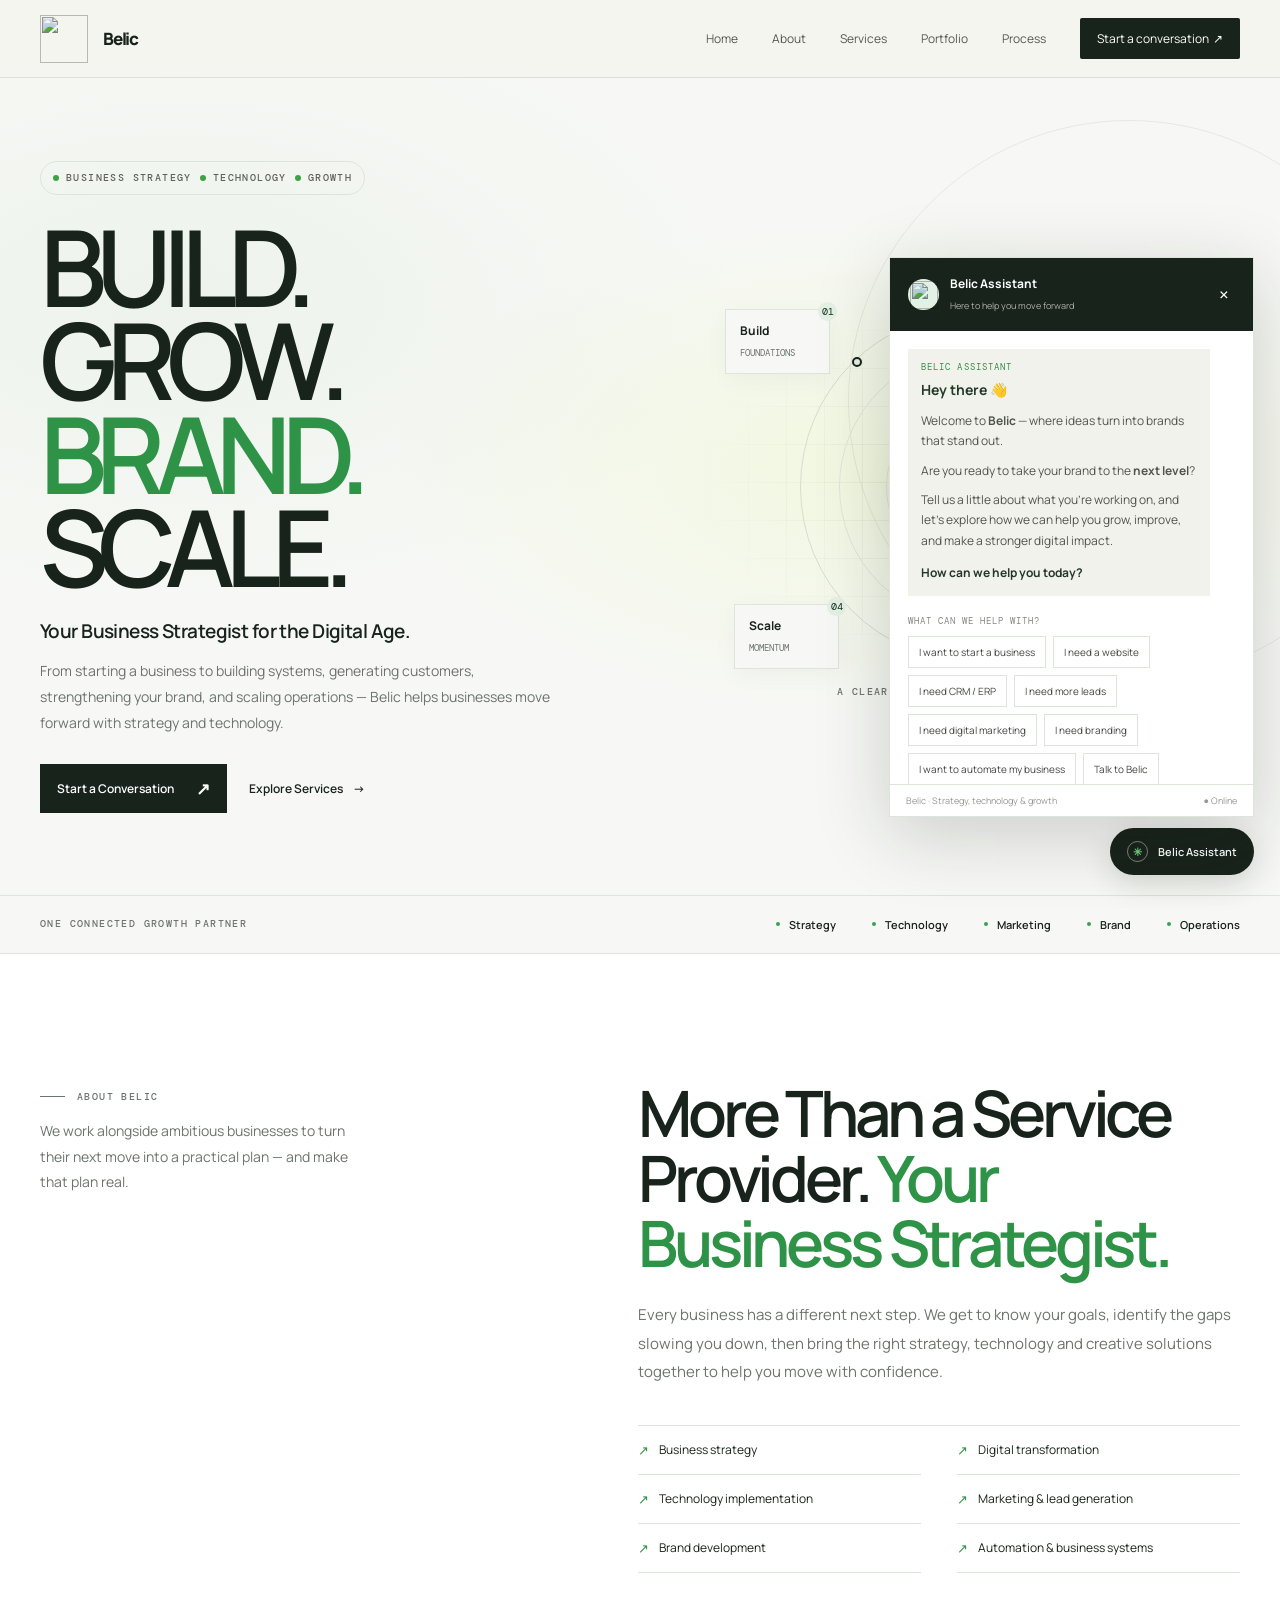
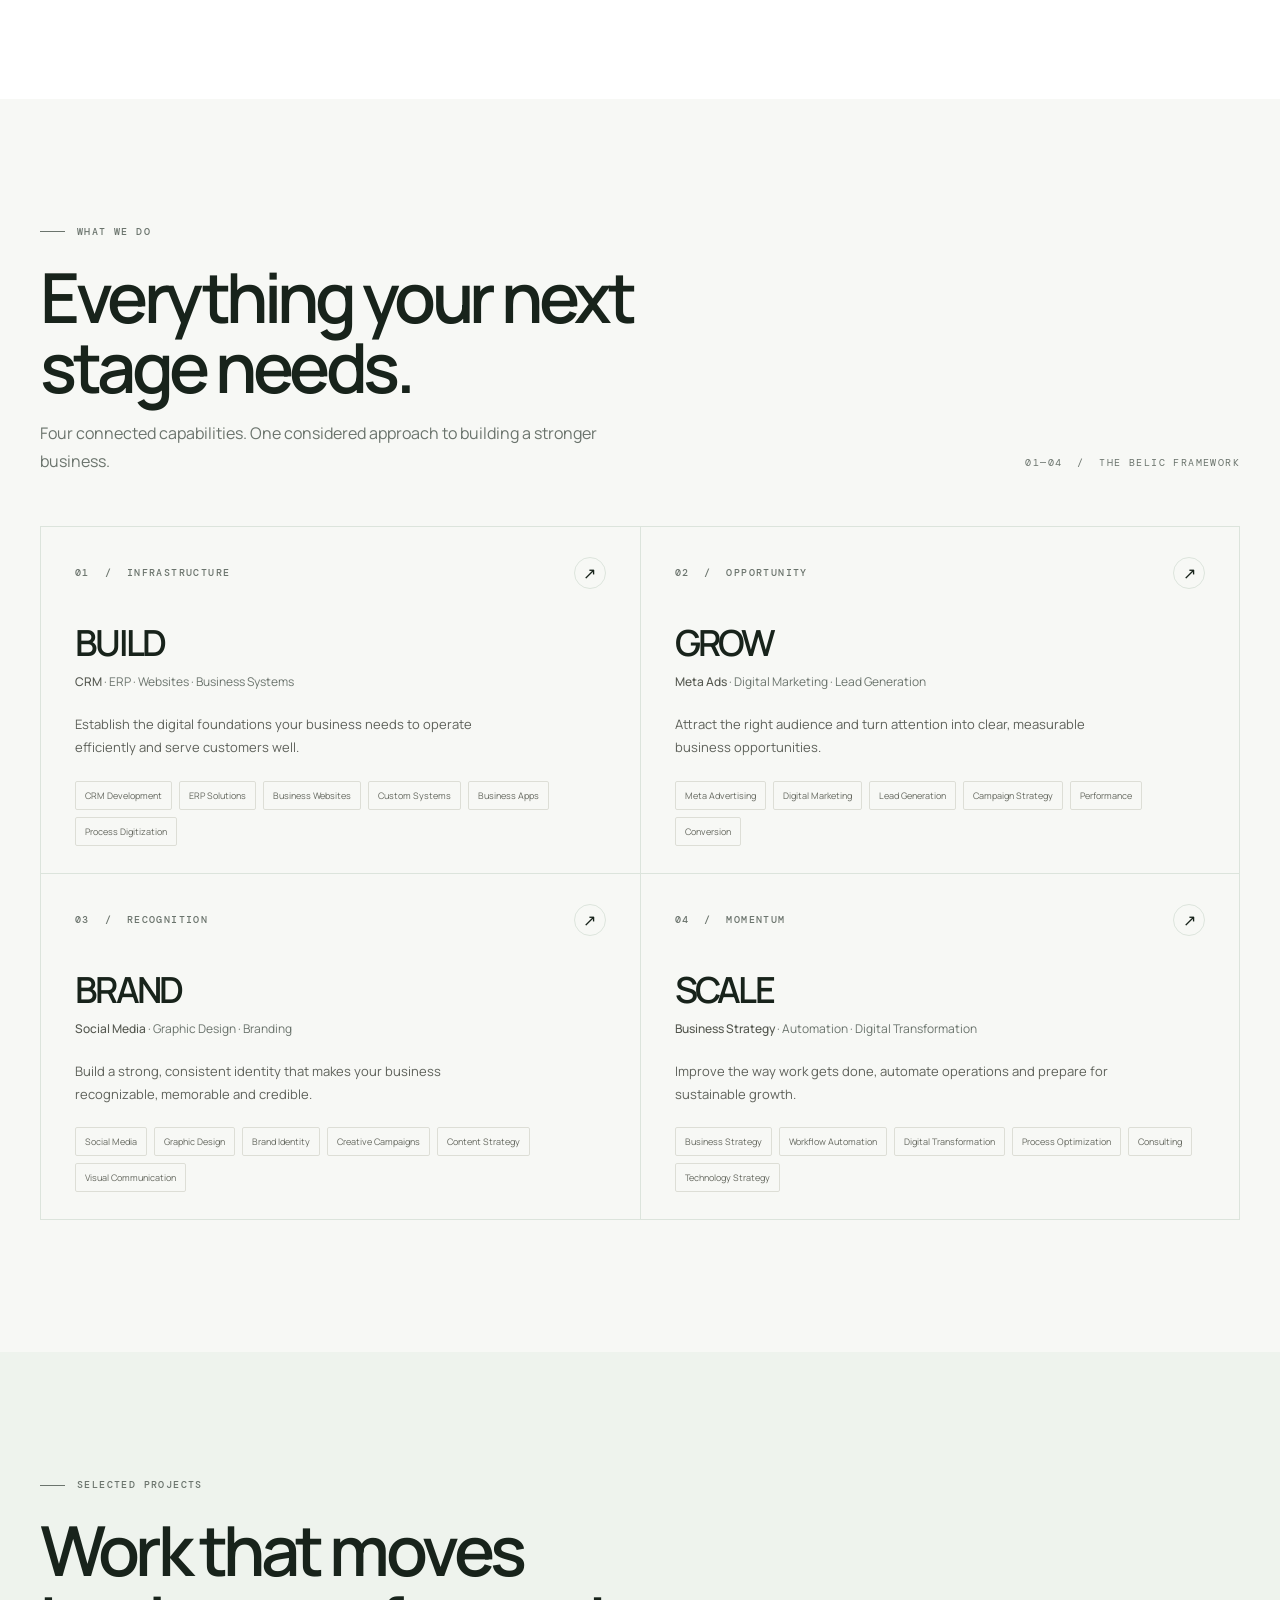
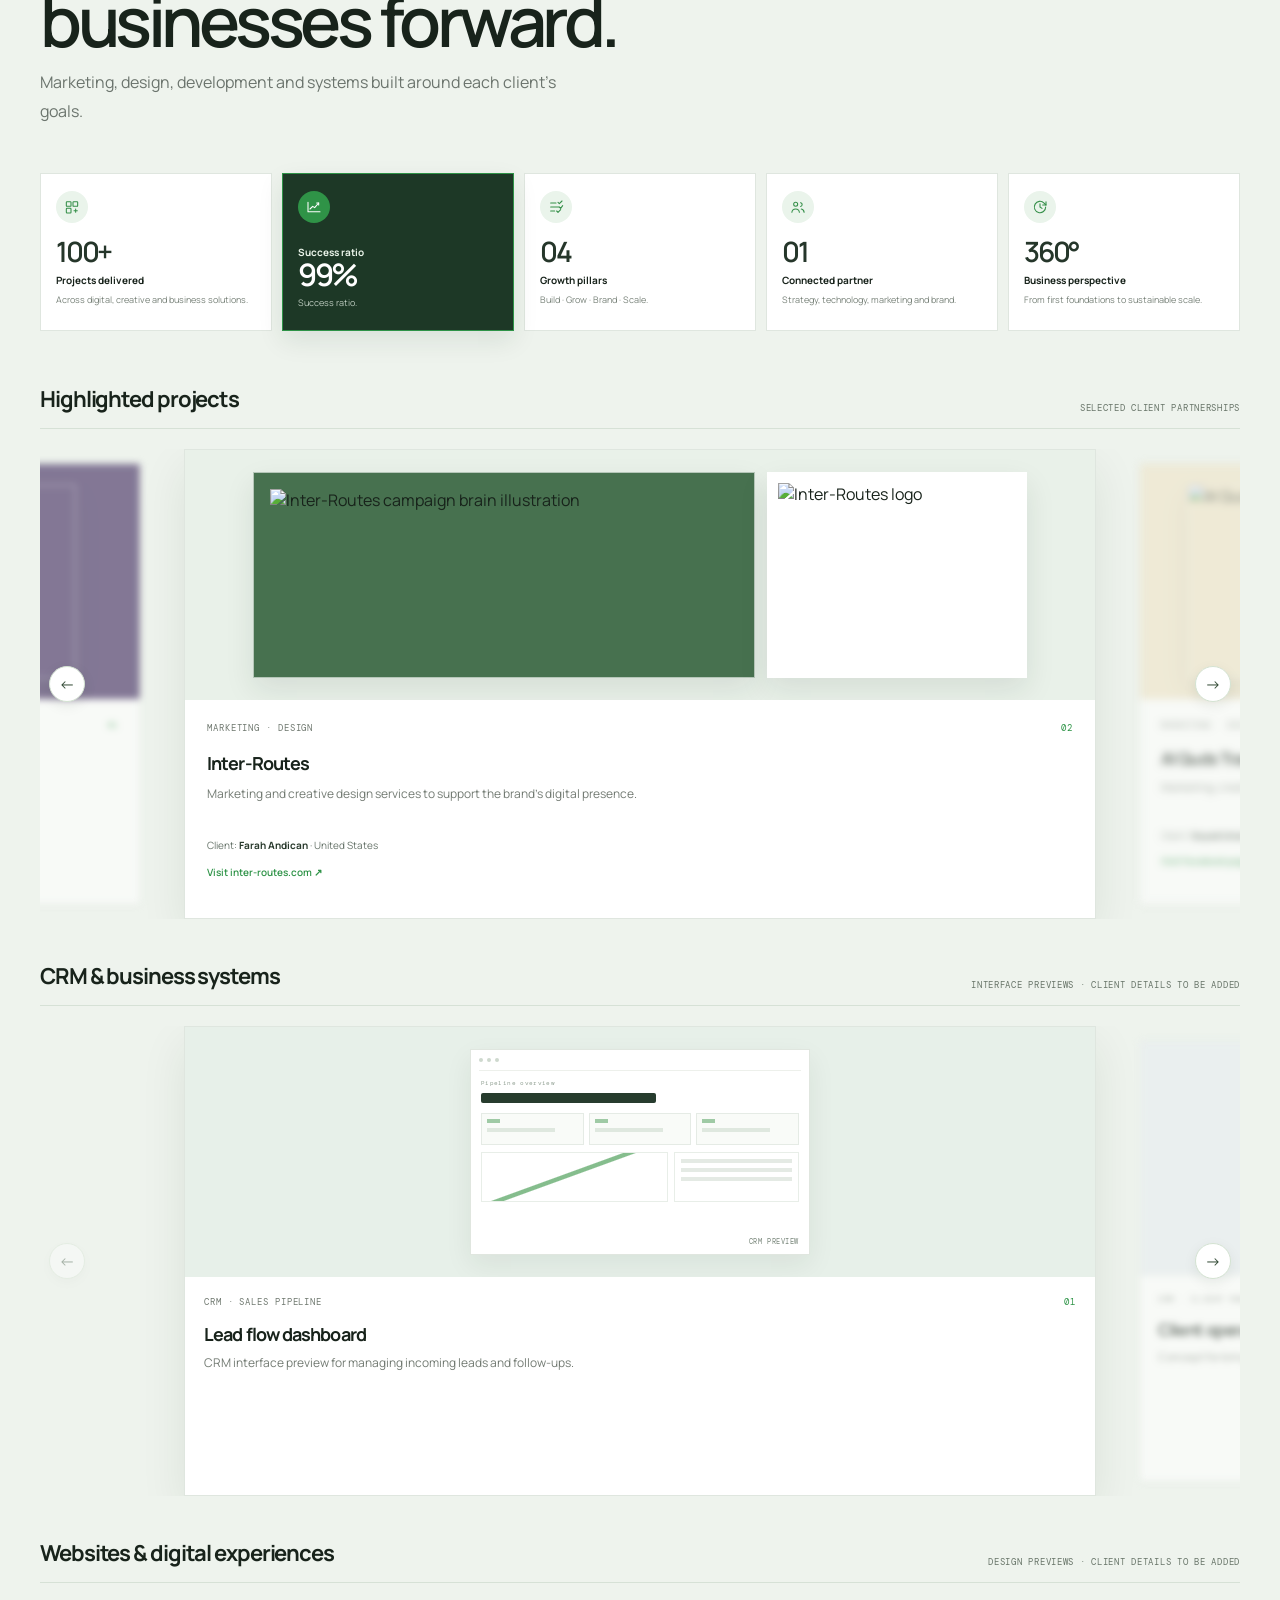
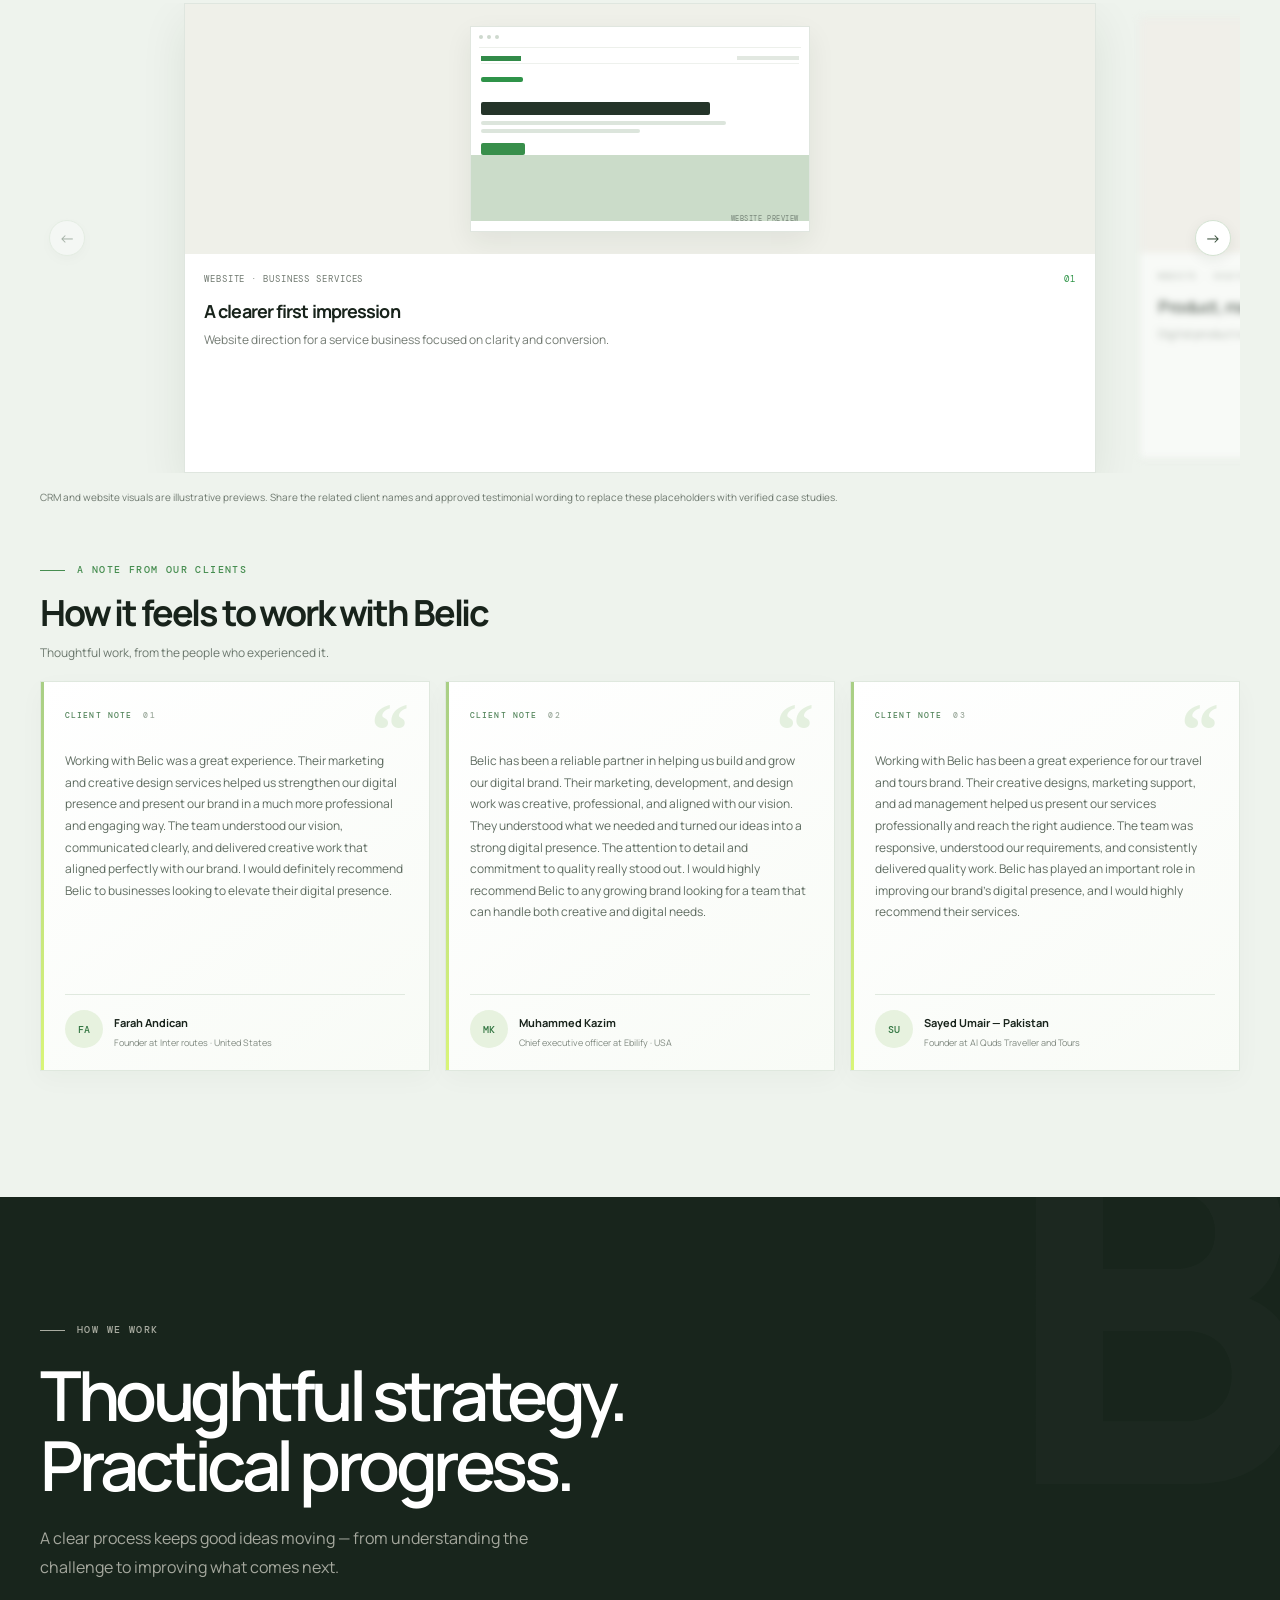
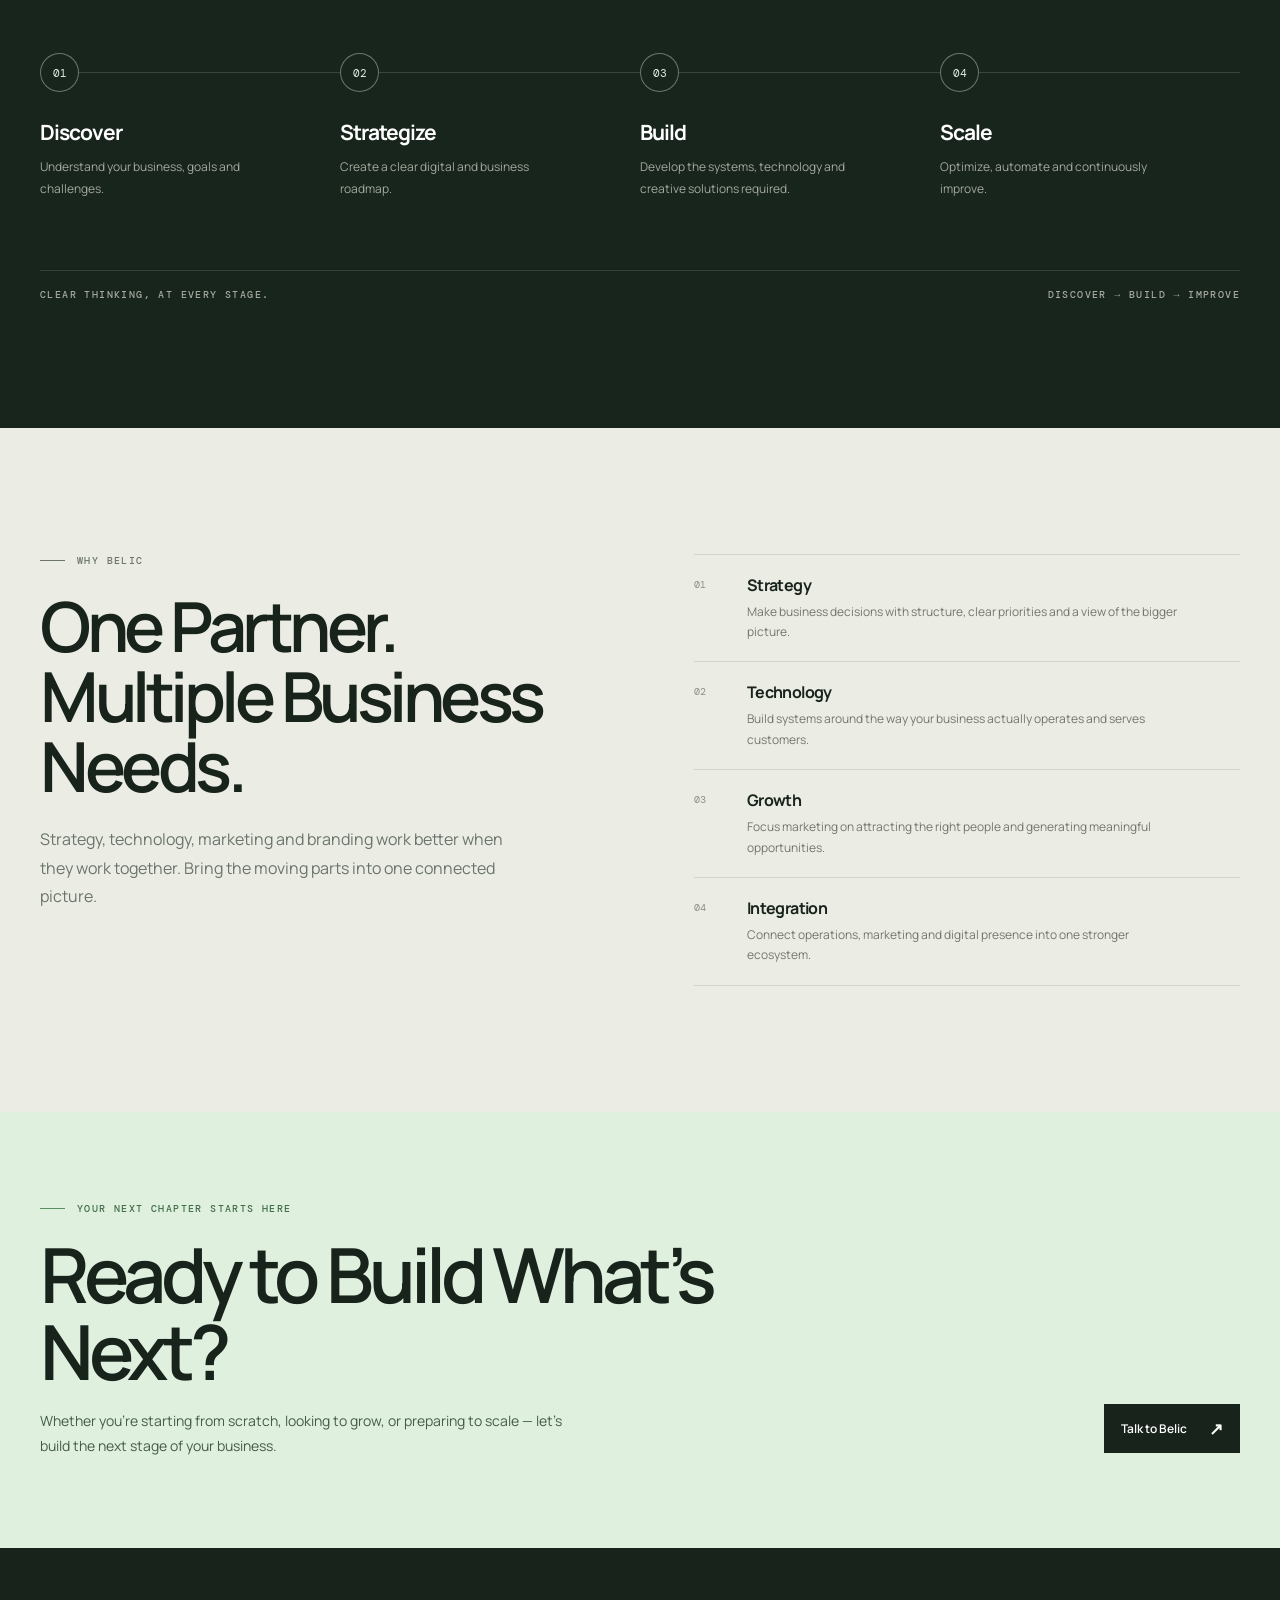
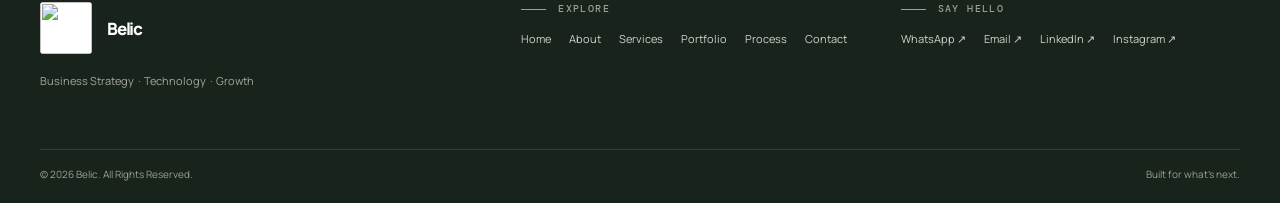
==== index.html @ 811bfaad "Add Belic website" ====
<!doctype html>
<html lang="en">
<head>
<meta charset="utf-8"><meta name="viewport" content="width=device-width,initial-scale=1"><meta name="theme-color" content="#f7f8f5"><meta name="description" content="Belic is your business strategist for the digital age. Strategy, technology and growth to build what's next."><title>Belic — Build. Grow. Brand. Scale.</title><link rel="icon" type="image/svg+xml" href="belic-favicon.svg"><link rel="icon" type="image/png" sizes="32x32" href="favicon-32.png"><link rel="icon" type="image/png" sizes="16x16" href="favicon-16.png"><link rel="apple-touch-icon" sizes="180x180" href="apple-touch-icon.png"><link rel="manifest" href="site.webmanifest">
<link rel="preconnect" href="https://fonts.googleapis.com"><link rel="preconnect" href="https://fonts.gstatic.com" crossorigin><link href="https://fonts.googleapis.com/css2?family=DM+Mono:wght@400;500&family=Manrope:wght@400;500;600;700;800&display=swap" rel="stylesheet">
<style>
:root{--paper:#f5f5ef;--white:#fff;--ink:#171916;--muted:#74776f;--line:#dedfd7;--lime:#d5f46a;--dark:#20231f;--mono:'DM Mono',monospace;--sans:'Manrope',Arial,sans-serif;--wrap:1240px}*{box-sizing:border-box}html{scroll-behavior:smooth;scroll-padding-top:85px}body{margin:0;background:var(--paper);color:var(--ink);font-family:var(--sans);-webkit-font-smoothing:antialiased}a{color:inherit;text-decoration:none}button,input,textarea{font:inherit}button{cursor:pointer}.wrap{width:min(var(--wrap),calc(100% - 80px));margin:auto}.mono,.eyebrow,.service-no,.chat-kicker{font:500 10px/1.4 var(--mono);letter-spacing:.14em;text-transform:uppercase}.eyebrow{color:var(--muted);display:flex;align-items:center;gap:12px}.eyebrow:before{content:'';width:25px;height:1px;background:currentColor}.section{padding:126px 0}.section-intro{max-width:670px}.section-intro h2,.about-copy h2,.close-copy h2{font-size:clamp(38px,5.4vw,69px);line-height:1.02;letter-spacing:-.065em;font-weight:600;margin:23px 0}.section-intro p{color:var(--muted);font-size:16px;line-height:1.8;max-width:560px}
.header{height:78px;display:flex;align-items:center;border-bottom:1px solid #1719161a;position:sticky;top:0;z-index:20;background:#f5f5eff0;backdrop-filter:blur(14px)}.header-inner{display:flex;align-items:center;justify-content:space-between}.wordmark{font-size:21px;font-weight:800;letter-spacing:-.09em}.wordmark span{color:#859d35}.nav{display:flex;align-items:center;gap:34px}.nav a{font-size:12px;color:#55584f;transition:color .2s}.nav a:hover{color:var(--ink)}.nav .nav-cta{padding:12px 17px;background:var(--ink);color:white;border-radius:2px}.menu-toggle{display:none;border:0;background:none;font-size:22px}
.hero{padding:83px 0 82px;min-height:650px;display:flex;align-items:center;overflow:hidden;position:relative}.hero:after{content:'';position:absolute;width:560px;height:560px;border:1px solid #17191612;border-radius:50%;right:-130px;top:42px}.hero-grid{display:grid;grid-template-columns:1.08fr .92fr;gap:48px;align-items:center;position:relative;z-index:1}.hero-tag{display:inline-flex;align-items:center;gap:8px;padding:9px 12px;border:1px solid var(--line);border-radius:30px;color:#5f625a;margin-bottom:25px}.hero-tag i{width:6px;height:6px;background:#99b83e;border-radius:50%}.hero h1{font-size:clamp(58px,8.3vw,108px);letter-spacing:-.09em;line-height:.88;font-weight:600;margin:0 0 24px}.hero h1 span{display:block}.hero h1 .hero-lime{color:#8ea83e}.hero-sub{font-size:19px;font-weight:600;letter-spacing:-.03em;margin:0 0 14px}.hero-description{max-width:510px;font-size:14px;line-height:1.85;color:var(--muted);margin:0 0 28px}.actions{display:flex;align-items:center;gap:22px}.button{display:inline-flex;align-items:center;justify-content:center;gap:22px;min-height:49px;padding:0 17px;background:var(--ink);color:white;font-size:12px;font-weight:600;transition:transform .2s,background .2s}.button:hover{transform:translateY(-2px);background:#383b34}.button .arrow{font-size:17px}.text-link{font-size:12px;font-weight:600;display:inline-flex;align-items:center;gap:10px}.hero-visual{height:425px;position:relative;display:flex;align-items:center;justify-content:center}.visual-grid{position:absolute;inset:18px 0;background-image:linear-gradient(#1719160e 1px,transparent 1px),linear-gradient(90deg,#1719160e 1px,transparent 1px);background-size:38px 38px;mask-image:radial-gradient(ellipse,#000 20%,transparent 74%)}.orbit{width:350px;height:350px;border:1px solid #d9dacf;border-radius:50%;position:absolute;animation:orbit 44s linear infinite}.orbit:before,.orbit:after{content:'';position:absolute;border:1px solid #e2e3db;border-radius:50%;inset:38px}.orbit:after{inset:85px}.orbit-dot{position:absolute;width:10px;height:10px;background:var(--lime);border:2px solid var(--ink);border-radius:50%;top:44px;left:51px}.core{width:130px;height:130px;background:var(--ink);color:white;border-radius:50%;display:grid;place-items:center;text-align:center;z-index:2;box-shadow:0 15px 50px #17191620}.core strong{font-size:24px;letter-spacing:-.07em}.core small{display:block;font:9px var(--mono);color:#c2c5bb;letter-spacing:.1em;margin-top:5px}.stage{position:absolute;z-index:3;background:var(--paper);border:1px solid var(--line);padding:12px 14px;min-width:105px;box-shadow:0 6px 25px #1719160a;animation:float 5s ease-in-out infinite}.stage b{font-size:12px;display:block}.stage small{font:9px var(--mono);color:var(--muted)}.stage.s1{top:35px;left:15px}.stage.s2{top:78px;right:0;animation-delay:-1.3s}.stage.s3{bottom:52px;right:0;animation-delay:-2.6s}.stage.s4{bottom:30px;left:24px;animation-delay:-3.9s}.stage-num{position:absolute;top:-8px;right:-8px;width:19px;height:19px;background:var(--lime);border-radius:50%;font:10px var(--mono);display:grid;place-items:center}.visual-caption{position:absolute;bottom:0;left:50%;transform:translateX(-50%);white-space:nowrap;color:var(--muted)}@keyframes orbit{to{transform:rotate(360deg)}}@keyframes float{0%,100%{transform:translateY(0)}50%{transform:translateY(-6px)}}
.proof{border-block:1px solid var(--line);padding:21px 0}.proof-inner{display:flex;align-items:center;justify-content:space-between;gap:20px}.proof-label{color:var(--muted)}.proof-items{display:flex;gap:36px}.proof-items span{font-size:11px;font-weight:600;display:flex;align-items:center;gap:9px}.proof-items i{width:4px;height:4px;background:#91a93b;border-radius:50%}
.about{background:white}.about-grid{display:grid;grid-template-columns:.86fr 1.14fr;gap:12%;align-items:start}.about-aside{padding-top:10px}.about-aside p{font-size:14px;color:var(--muted);line-height:1.85;max-width:330px}.about-copy h2{font-size:clamp(38px,5vw,64px);max-width:680px;margin:0 0 26px}.about-copy h2 em{font-style:normal;color:#8da43e}.about-copy>p{color:var(--muted);font-size:15px;line-height:1.9;max-width:650px;margin:0}.capability-list{display:grid;grid-template-columns:repeat(2,1fr);gap:0 36px;margin-top:38px;border-top:1px solid var(--line)}.capability-list span{font-size:12px;padding:15px 0;border-bottom:1px solid var(--line);display:flex;align-items:center;gap:10px}.capability-list span:before{content:'↗';font-size:13px;color:#8da43e}
.services{padding-bottom:132px}.service-top{display:flex;justify-content:space-between;align-items:end;margin-bottom:50px}.service-top .section-intro h2{margin-bottom:14px}.service-top .section-intro p{margin-bottom:0}.service-note{font:10px var(--mono);color:var(--muted);padding-bottom:7px}.service-grid{display:grid;grid-template-columns:repeat(2,1fr);border-top:1px solid var(--line);border-left:1px solid var(--line)}.service-card{min-height:330px;padding:30px 34px 27px;border-right:1px solid var(--line);border-bottom:1px solid var(--line);transition:background .25s}.service-card:hover{background:#eeefe8}.service-card-head{display:flex;justify-content:space-between;align-items:center}.service-no{color:var(--muted)}.service-arrow{width:32px;height:32px;border:1px solid var(--line);border-radius:50%;display:grid;place-items:center;transition:.2s}.service-card:hover .service-arrow{background:var(--lime);transform:rotate(45deg)}.service-card h3{font-size:36px;letter-spacing:-.075em;font-weight:600;margin:29px 0 6px}.service-summary{font-size:12px;color:var(--muted);margin:0 0 23px}.service-summary b{color:#54574f;font-weight:500}.service-card>p:not(.service-summary){font-size:13px;color:#5e615a;line-height:1.75;max-width:435px;margin:0 0 22px}.service-tags{display:flex;flex-wrap:wrap;gap:7px}.service-tags span{font-size:9px;color:#65685f;border:1px solid #ddded6;padding:7px 9px;border-radius:2px}
.process{background:var(--dark);color:white;position:relative;overflow:hidden}.process:after{content:'B';position:absolute;right:2%;top:-145px;font-size:490px;line-height:1;font-weight:800;letter-spacing:-.12em;color:#ffffff04;pointer-events:none}.process .eyebrow{color:#a9aca1}.process .section-intro p{color:#a5a89e}.process .section-intro h2{max-width:610px}.steps{display:grid;grid-template-columns:repeat(4,1fr);margin-top:72px;position:relative}.steps:before{content:'';position:absolute;top:19px;left:0;right:0;height:1px;background:#ffffff25}.step{padding:0 26px 0 0;position:relative}.step-marker{width:39px;height:39px;border:1px solid #ffffff5c;background:var(--dark);border-radius:50%;display:grid;place-items:center;position:relative;z-index:1;color:var(--lime);font:11px var(--mono);margin-bottom:26px}.step h3{font-size:21px;letter-spacing:-.05em;margin:0 0 10px}.step p{font-size:12px;color:#a5a89e;line-height:1.8;max-width:210px;margin:0}.process-foot{margin-top:70px;border-top:1px solid #ffffff20;padding-top:17px;color:#a5a89e;display:flex;justify-content:space-between}
.why{background:#ebede5}.why-grid{display:grid;grid-template-columns:1fr 1fr;gap:9%;align-items:start}.why .section-intro h2{max-width:540px}.why .section-intro p{max-width:475px}.why-list{border-top:1px solid #d2d5ca}.why-item{display:grid;grid-template-columns:43px 1fr;gap:10px;padding:19px 0;border-bottom:1px solid #d2d5ca}.why-item .idx{font:10px var(--mono);color:#8a8e83;padding-top:4px}.why-item h3{font-size:16px;letter-spacing:-.04em;margin:0 0 6px}.why-item p{font-size:12px;color:#73766e;line-height:1.7;margin:0;max-width:430px}
.closing{background:var(--lime);padding:90px 0}.close-row{display:flex;align-items:end;justify-content:space-between;gap:50px}.close-copy h2{font-size:clamp(42px,6vw,76px);max-width:690px;margin:20px 0 17px}.close-copy p{font-size:14px;line-height:1.8;max-width:530px;color:#525a3b;margin:0}.closing .button{background:var(--ink);margin-bottom:5px}.footer{background:var(--ink);color:white;padding:54px 0 22px}.footer-main{display:grid;grid-template-columns:1.3fr 1fr 1fr;gap:40px;padding-bottom:50px}.footer-brand .wordmark{font-size:24px}.footer-brand p{font-size:11px;color:#a4a79e;margin-top:14px}.footer .eyebrow{color:#9da096;margin-bottom:15px}.footer-links{display:flex;gap:18px;flex-wrap:wrap}.footer-links a{font-size:11px;color:#d1d3cd}.footer-links a:hover{color:var(--lime)}.footer-bottom{border-top:1px solid #ffffff20;padding-top:17px;display:flex;justify-content:space-between;color:#9da096;font-size:10px}.social-links{display:flex;gap:18px}
.chat-launch{position:fixed;right:26px;bottom:25px;z-index:50;border:0;border-radius:30px;background:var(--ink);color:white;padding:13px 17px;display:flex;align-items:center;gap:10px;box-shadow:0 8px 30px #17191626;font-size:11px;font-weight:600;transition:transform .2s}.chat-launch:hover{transform:translateY(-3px)}.chat-icon{width:21px;height:21px;border:1px solid #ffffff70;border-radius:50%;display:grid;place-items:center;font-size:11px;color:var(--lime)}.chat-panel{position:fixed;right:26px;bottom:83px;width:min(365px,calc(100vw - 32px));height:min(560px,calc(100vh - 115px));z-index:51;background:white;box-shadow:0 18px 70px #17191630;border:1px solid var(--line);display:none;flex-direction:column}.chat-panel.open{display:flex;animation:chatIn .22s ease-out}@keyframes chatIn{from{opacity:0;transform:scale(.97) translateY(8px)}to{opacity:1;transform:scale(1) translateY(0)}}.chat-head{background:var(--ink);color:white;padding:17px 18px;display:flex;align-items:center;justify-content:space-between}.chat-title{display:flex;gap:11px;align-items:center}.chat-avatar{width:31px;height:31px;background:var(--lime);border-radius:50%;color:var(--ink);display:grid;place-items:center;font-weight:800;font-size:12px}.chat-title strong{font-size:12px;display:block}.chat-title small{font-size:9px;color:#aeb1a7}.chat-close{background:none;border:0;color:white;font-size:20px}.chat-body{padding:18px;overflow-y:auto;flex:1}.chat-message{font-size:12px;line-height:1.7;color:#52554d;background:#f1f2ec;padding:12px 13px;margin:0 25px 16px 0}.chat-message.assistant:before{content:'BELIC ASSISTANT';display:block;font:9px var(--mono);letter-spacing:.12em;color:#8b9e4e;margin-bottom:5px}.quick-title{font:9px var(--mono);letter-spacing:.11em;color:#85887f;margin:19px 0 9px}.quick-options{display:flex;flex-wrap:wrap;gap:7px}.quick-options button{border:1px solid var(--line);background:white;padding:8px 10px;font-size:10px;color:#44473f;text-align:left}.quick-options button:hover{background:#f2f5e8;border-color:#b7c88b}.chat-user{background:#ecf3d7;color:#3f4c1f;font-size:11px;line-height:1.6;padding:9px 11px;margin:13px 0 13px 42px;text-align:right}.lead-form{display:grid;gap:8px;margin-top:15px}.lead-form input,.lead-form textarea{width:100%;border:1px solid var(--line);padding:10px;font-size:11px;outline:0}.lead-form input:focus,.lead-form textarea:focus{border-color:#94aa4c}.lead-form textarea{resize:vertical;min-height:55px}.lead-form button{background:var(--ink);color:white;border:0;padding:11px;font-size:11px;font-weight:600}.chat-foot{border-top:1px solid var(--line);padding:9px 16px;font-size:9px;color:#95988e;display:flex;justify-content:space-between}.reveal{opacity:0;transform:translateY(18px);transition:opacity .7s,transform .7s}.reveal.visible{opacity:1;transform:none}.reveal.delay1{transition-delay:.1s}.reveal.delay2{transition-delay:.2s}
@media(max-width:850px){.wrap{width:calc(100% - 48px)}.hero{padding:65px 0 55px}.hero-grid{grid-template-columns:1fr;gap:12px}.hero-copy{max-width:650px}.hero-visual{height:360px;margin:auto;width:min(100%,480px)}.hero:after{right:-320px}.proof-inner{align-items:flex-start;flex-direction:column}.proof-items{flex-wrap:wrap;gap:13px 25px}.section{padding:95px 0}.about-grid{grid-template-columns:1fr;gap:30px}.about-aside{display:grid;grid-template-columns:1fr 1fr;gap:25px;align-items:start}.about-aside p{margin:0}.service-top{display:block}.service-note{margin-top:25px}.steps{gap:20px}.step{padding-right:10px}.why-grid{grid-template-columns:1fr;gap:34px}.footer-main{grid-template-columns:1fr 1fr}.footer-brand{grid-column:1/-1}}
@media(max-width:600px){.wrap{width:calc(100% - 38px)}.header{height:66px}.nav{display:none;position:absolute;top:65px;left:0;right:0;background:var(--paper);border-bottom:1px solid var(--line);padding:20px 19px 24px;flex-direction:column;align-items:stretch;gap:0}.nav.open{display:flex}.nav a{padding:12px 0;border-bottom:1px solid var(--line)}.nav .nav-cta{text-align:center;margin-top:13px;padding:14px}.menu-toggle{display:block}.hero{padding:52px 0 35px;min-height:auto}.hero-grid{gap:0}.hero-tag{font-size:9px;margin-bottom:21px}.hero h1{font-size:clamp(55px,16vw,88px)}.hero-sub{font-size:16px}.hero-description{font-size:13px}.actions{gap:16px}.button{min-height:46px;padding:0 13px;gap:14px;font-size:11px}.text-link{font-size:11px}.hero-visual{height:315px;transform:scale(.91);margin:-4px 0}.orbit{width:290px;height:290px}.orbit:before{inset:31px}.orbit:after{inset:70px}.stage.s1{left:0;top:26px}.stage.s2{right:-4px;top:57px}.stage.s3{right:-4px;bottom:47px}.stage.s4{left:0;bottom:24px}.stage{min-width:94px;padding:10px 11px}.core{width:112px;height:112px}.proof{padding:18px 0}.proof-items{gap:12px 18px}.proof-items span{font-size:10px}.section{padding:77px 0}.section-intro h2,.about-copy h2{font-size:clamp(38px,11vw,57px)}.section-intro p{font-size:14px}.about-aside{grid-template-columns:1fr;gap:8px}.about-aside p{font-size:13px}.about-copy h2{margin-top:8px}.about-copy>p{font-size:13px}.capability-list{gap:0 18px;margin-top:27px}.capability-list span{font-size:10px;padding:13px 0}.service-top{margin-bottom:31px}.service-note{font-size:9px;line-height:1.8}.service-grid{grid-template-columns:1fr}.service-card{padding:24px 22px;min-height:auto}.service-card h3{font-size:31px;margin:22px 0 5px}.service-card>p:not(.service-summary){font-size:12px}.service-tags span{font-size:8px;padding:6px 7px}.process .section-intro h2{font-size:42px}.steps{grid-template-columns:1fr 1fr;gap:30px 17px;margin-top:45px}.steps:before{display:none}.step-marker{margin-bottom:15px}.step h3{font-size:18px}.step p{font-size:11px}.process-foot{margin-top:45px;font-size:9px;gap:18px}.why .section-intro h2{font-size:43px}.why-item{grid-template-columns:34px 1fr}.why-item h3{font-size:15px}.closing{padding:69px 0}.close-row{display:block}.close-copy h2{font-size:48px}.close-copy p{font-size:13px}.closing .button{margin-top:25px}.footer-main{grid-template-columns:1fr 1fr;gap:27px 20px;padding-bottom:35px}.footer-brand{grid-column:1/-1}.footer-links{gap:14px;flex-direction:column}.footer-bottom{font-size:9px;gap:20px;flex-wrap:wrap}.chat-launch{right:16px;bottom:15px;padding:12px 14px}.chat-panel{right:10px;bottom:69px;height:min(550px,calc(100vh - 86px))}}
@media(prefers-reduced-motion:reduce){html{scroll-behavior:auto}*,*:before,*:after{animation-duration:.01ms!important;animation-iteration-count:1!important;transition-duration:.01ms!important}.reveal{opacity:1;transform:none}}
/* Belic identity + portfolio additions */
:root{--paper:#f7f8f5;--white:#fff;--ink:#18231b;--muted:#6b746d;--line:#dce4dc;--lime:#e3f0e4;--dark:#18251c}
.wordmark{display:none}.brand-lockup{display:inline-flex;align-items:center;gap:9px;font-size:17px;font-weight:800;letter-spacing:-.07em}.brand-lockup img{width:52px;height:52px;object-fit:contain;mix-blend-mode:multiply}.footer .brand-lockup img{mix-blend-mode:normal;background:white;border-radius:4px}.footer .brand-lockup{color:white}
.hero-lime{color:#2e9347!important}.hero-tag i,.proof-items i{background:#38a251}.about-copy h2 em,.capability-list span:before{color:#2e9347}.stage-num{color:#19321f}.service-card:hover{background:#f0f6f0}.service-card:hover .service-arrow{background:#cce7d0}.chat-icon{color:#72ce82}.chat-message.assistant:before{color:#348e49}.quick-options button:hover{background:#edf6ed;border-color:#b5d2ba}.lead-form input:focus,.lead-form textarea:focus{border-color:#4ca761}
.portfolio{background:#eef3ed}.portfolio-head{display:flex;justify-content:space-between;align-items:end;gap:30px;margin-bottom:43px}.portfolio-head .section-intro h2{margin-bottom:13px}.portfolio-head .section-intro p{margin:0}.portfolio-note{max-width:235px;font:10px/1.8 var(--mono);letter-spacing:.04em;color:#6b746d;padding-bottom:3px}.portfolio-grid{display:grid;grid-template-columns:repeat(3,1fr);gap:14px}.work-card{background:white;border:1px solid #dfe6df;min-width:0;transition:transform .25s,box-shadow .25s}.work-card:hover{transform:translateY(-5px);box-shadow:0 14px 36px #18301d12}.work-art{height:250px;overflow:hidden;position:relative;background:#e9f1e9;padding:23px;display:grid;place-items:center}.work-art.systems{background:#e9f1e9}.work-art.identity{background:#f2eee6}.work-art.growth{background:#e9eef4}.art-window{width:100%;height:100%;max-width:330px;background:#fff;border:1px solid #dfe5df;box-shadow:0 12px 30px #17271c12;overflow:hidden}.art-bar{height:23px;border-bottom:1px solid #edf0eb;padding:0 8px;display:flex;align-items:center;gap:4px}.art-bar i{width:4px;height:4px;border-radius:50%;background:#d4ddd4}.art-content{display:grid;grid-template-columns:47px 1fr;height:calc(100% - 23px)}.art-side{background:#f6f8f5;border-right:1px solid #edf0eb;padding:10px 6px}.art-side i{display:block;height:4px;background:#e1e9e1;margin:0 0 8px;border-radius:2px}.art-side i:first-child{background:#54a764;width:80%}.art-main{padding:12px 10px}.art-heading{height:7px;width:42%;background:#29382d;margin-bottom:7px;border-radius:2px}.art-sub{height:4px;width:67%;background:#dfe6df;margin-bottom:13px;border-radius:2px}.art-stats{display:grid;grid-template-columns:repeat(3,1fr);gap:5px}.art-stats i{height:31px;border:1px solid #e6ece5;background:#f8faf7}.art-chart{height:58px;margin-top:8px;border:1px solid #e6ece5;background:linear-gradient(160deg,transparent 45%,#83bd8d 46%,#83bd8d 49%,transparent 50%)}.brand-board{width:100%;height:100%;max-width:330px;display:grid;grid-template-columns:1.15fr .85fr;gap:10px}.brand-tile{background:#fff;display:grid;place-items:center;position:relative;box-shadow:0 10px 28px #3d281016}.brand-symbol{width:57px;height:78px;position:relative}.brand-symbol:before,.brand-symbol:after{content:'';position:absolute;background:#39a34e;clip-path:polygon(0 0,45% 0,45% 65%,100% 100%,64% 100%,0 72%)}.brand-symbol:before{inset:0}.brand-symbol:after{width:48%;height:52%;right:-30%;top:23%;transform:scaleX(-1)}.brand-word{position:absolute;bottom:22px;font-size:10px;letter-spacing:.18em}.brand-grid{display:grid;grid-template-rows:1fr 1fr;gap:10px}.brand-grid div{background:#314336;position:relative}.brand-grid div:last-child{background:#d6e3c9}.brand-grid div:after{content:'B';position:absolute;inset:0;display:grid;place-items:center;color:#d1edcf;font-size:29px;font-weight:700}.brand-grid div:last-child:after{color:#38573b}.growth-board{width:100%;height:100%;max-width:330px;background:#fff;border:1px solid #dfe5ec;padding:17px;box-shadow:0 12px 30px #14284212}.growth-top{display:flex;justify-content:space-between;align-items:center}.growth-top i{width:63px;height:6px;background:#26374d;border-radius:2px}.growth-top b{font:8px var(--mono);color:#518f61}.funnel{display:flex;flex-direction:column;align-items:center;gap:5px;margin-top:21px}.funnel span{height:24px;display:grid;place-items:center;font:8px var(--mono);color:#314052;background:#e7edf2;border:1px solid #dbe4eb}.funnel span:nth-child(1){width:92%}.funnel span:nth-child(2){width:74%;background:#dbeadf}.funnel span:nth-child(3){width:55%;background:#c6e0cb}.funnel span:nth-child(4){width:35%;background:#8fc39a;color:#183a21}.work-copy{padding:22px}.work-meta{display:flex;justify-content:space-between;color:#707970;font:9px var(--mono);letter-spacing:.1em;text-transform:uppercase}.work-meta span:last-child{color:#2c9345}.work-copy h3{font-size:21px;letter-spacing:-.05em;margin:17px 0 8px}.work-copy p{font-size:12px;line-height:1.75;color:#737b73;margin:0;min-height:44px}
.closing{background:#dff0df}.closing .eyebrow{color:#436e49}.closing .eyebrow:before{background:#568f60}.closing .close-copy p{color:#455c48}
@media(max-width:850px){.portfolio-grid{grid-template-columns:1fr 1fr}.work-card:last-child{grid-column:1/-1}.work-card:last-child .work-art{height:230px}.portfolio-head{display:block}.portfolio-note{margin-top:22px}}
@media(max-width:600px){.brand-lockup{gap:6px;font-size:15px}.brand-lockup img{width:44px;height:44px}.portfolio-grid{grid-template-columns:1fr}.work-card:last-child{grid-column:auto}.work-art,.work-card:last-child .work-art{height:230px}.portfolio-head{margin-bottom:30px}.portfolio-note{font-size:9px}.work-copy{padding:19px}.work-copy p{min-height:0}}
.header-inner{gap:72px}.nav{margin-left:auto}.brand-lockup{gap:15px}.header .brand-lockup img{width:48px;height:48px}
.portfolio{background:#eef3ed}.portfolio-top{display:flex;justify-content:space-between;align-items:end;gap:35px;margin-bottom:47px}.portfolio-top .section-intro h2{margin-bottom:12px}.portfolio-top .section-intro p{margin:0}.portfolio-stat{min-width:152px;padding:0 0 6px 24px;border-left:1px solid #cad9cb}.portfolio-stat strong{display:block;font-size:36px;letter-spacing:-.08em;color:#2e9347}.portfolio-stat span{font:9px var(--mono);letter-spacing:.1em;color:#637064;text-transform:uppercase}.portfolio-subhead{display:flex;align-items:end;justify-content:space-between;margin:51px 0 20px;border-bottom:1px solid #d6e1d6;padding-bottom:14px}.portfolio-subhead h3{font-size:22px;letter-spacing:-.05em;margin:0}.portfolio-subhead span{font:9px var(--mono);color:#687569;letter-spacing:.08em;text-transform:uppercase}.portfolio-grid{display:grid;grid-template-columns:repeat(3,1fr);gap:14px}.work-card{background:#fff;border:1px solid #dfe6df;min-width:0;transition:transform .25s,box-shadow .25s}.work-card:hover{transform:translateY(-4px);box-shadow:0 12px 32px #18301d12}.work-art{height:215px;overflow:hidden;position:relative;padding:22px;display:grid;place-items:center}.work-art.inter{background:#e4eee4}.work-art.ebilify{background:#edf0e9}.work-art.sayed{background:#e7ecec}.work-art.crm{background:#e7f0e9}.work-art.site{background:#eff0e9}.work-art.crm2{background:#e7ecf0}.work-art.site2{background:#f1ebe6}.work-art.crm3{background:#e8f0ec}.work-art.site3{background:#e8edf3}.work-art.crm4{background:#eff0e7}.demo-screen{width:100%;height:100%;max-width:340px;background:#fff;border:1px solid #e0e6df;box-shadow:0 10px 26px #18301d12;overflow:hidden;padding:10px;position:relative}.demo-browser{height:13px;border-bottom:1px solid #edf0eb;display:flex;gap:4px;align-items:flex-start;margin:-2px -2px 8px}.demo-browser i{width:4px;height:4px;background:#ced9ce;border-radius:50%}.demo-brand{width:42px;height:5px;background:#2f9349;border-radius:2px;margin:7px 0 12px}.demo-title{height:10px;width:61%;background:#243429;margin:4px 0 6px;border-radius:2px}.demo-line{height:4px;width:77%;background:#dce5dc;margin:4px 0;border-radius:2px}.demo-line.short{width:50%}.demo-banner{position:absolute;right:12px;top:48px;width:32%;height:87px;background:#cbdcc9;border-radius:2px}.demo-banner.dark{background:#254431}.demo-cta{height:12px;width:44px;background:#388f4b;border-radius:2px;margin-top:10px}.demo-nav{height:8px;display:flex;justify-content:space-between;border-bottom:1px solid #eef1ed;margin-bottom:13px}.demo-nav:before{content:'';width:40px;height:5px;background:#328b49}.demo-nav:after{content:'';width:62px;height:4px;background:#e2e8e1}.demo-title.large{height:13px;width:72%;margin-top:20px}.demo-screen.website .demo-banner{height:66px;top:auto;bottom:10px;width:100%;right:0;border-radius:0}.demo-screen.website .demo-title.large{position:relative;z-index:1}.crm-head{height:10px;width:55%;background:#273c2e;border-radius:2px;margin:3px 0 10px}.crm-label{font:6px var(--mono);color:#91a093;letter-spacing:.06em;margin-bottom:6px}.crm-stats{display:grid;grid-template-columns:repeat(3,1fr);gap:5px}.crm-stats span{height:32px;border:1px solid #e5ebe5;background:#f9fbf8;padding:5px}.crm-stats span:before{content:'';display:block;width:13px;height:4px;background:#9fcaa5;margin:0 0 5px}.crm-stats span:after{content:'';display:block;width:75%;height:4px;background:#dfe8df}.crm-lower{display:grid;grid-template-columns:1.2fr .8fr;gap:6px;margin-top:7px}.crm-chart{height:50px;border:1px solid #e8eee8;background:linear-gradient(160deg,transparent 44%,#85bd8d 45%,#85bd8d 48%,transparent 49%)}.crm-list{height:50px;border:1px solid #e8eee8;padding:6px}.crm-list i{display:block;height:4px;background:#e4eae4;margin-bottom:5px}.mock-label{position:absolute;bottom:8px;right:10px;font:7px var(--mono);letter-spacing:.08em;color:#78867a;text-transform:uppercase}.project-title{font-size:18px!important}.client-line{font-size:10px;color:#667369;margin:11px 0 0}.client-line strong{color:#293a2d}.service-chips{display:flex;flex-wrap:wrap;gap:5px;margin-top:11px}.service-chips span{padding:5px 7px;border:1px solid #e0e7e0;color:#606e62;font-size:8px}.pending-quote{border-top:1px solid #e5eae4;margin-top:15px;padding-top:10px;color:#8b928a;font:8px/1.5 var(--mono);letter-spacing:.05em;text-transform:uppercase}.project-link{display:inline-flex;align-items:center;gap:8px;font-size:10px;font-weight:600;color:#2e9347;margin-top:13px}.project-link:hover{text-decoration:underline}.showcase-card .work-copy{padding:19px}.showcase-card .project-title{margin:14px 0 6px}.showcase-card .work-copy p{min-height:32px}.portfolio-disclaimer{font-size:10px;line-height:1.65;color:#6d786e;margin-top:16px}.testimonial-heading{margin:54px 0 16px}.testimonial-heading h3{font-size:21px;letter-spacing:-.05em;margin:0 0 6px}.testimonial-heading p{color:#6c786e;font-size:11px;margin:0}.testimonial-row{display:grid;grid-template-columns:repeat(3,1fr);gap:12px}.testimonial-card{background:#fff;border:1px solid #dfe6df;padding:20px}.testimonial-card .quote-mark{font-size:25px;color:#58a567;line-height:1}.testimonial-card p{font-size:11px;line-height:1.65;color:#69736a;margin:8px 0 17px}.testimonial-card b{font-size:11px}.testimonial-card small{display:block;font-size:9px;color:#818a81;margin-top:3px}.testimonial-card em{display:block;font:8px var(--mono);letter-spacing:.06em;color:#92998f;font-style:normal;margin-top:11px;text-transform:uppercase}
@media(max-width:850px){.header-inner{gap:28px}.portfolio-top{display:block}.portfolio-stat{margin-top:24px;padding-left:15px}.portfolio-grid{grid-template-columns:1fr 1fr}.testimonial-row{grid-template-columns:1fr 1fr}.portfolio-subhead{margin-top:40px}}
@media(max-width:600px){.header-inner{gap:10px}.header .brand-lockup{gap:7px}.header .brand-lockup img{width:43px;height:43px}.portfolio-grid,.testimonial-row{grid-template-columns:1fr}.work-art{height:220px}.portfolio-subhead{display:block}.portfolio-subhead span{display:block;margin-top:8px}.portfolio-stat strong{font-size:32px}.portfolio-top .section-intro h2{font-size:42px}}
.portfolio-top{justify-content:flex-start}.portfolio-stat{display:none}.metric-grid{display:grid;grid-template-columns:repeat(5,minmax(0,1fr));gap:10px;margin:0 0 53px}.metric-card{min-height:158px;background:#fff;border:1px solid #dfe6df;padding:17px 15px;display:flex;flex-direction:column;align-items:flex-start;transition:transform .2s,border-color .2s}.metric-card:hover{transform:translateY(-3px);border-color:#b6d0b9}.metric-icon{width:32px;height:32px;border-radius:50%;background:#eaf4eb;color:#358f49;display:grid;place-items:center;margin-bottom:14px}.metric-icon svg{width:16px;height:16px;stroke:currentColor;stroke-width:1.6;fill:none;stroke-linecap:round;stroke-linejoin:round}.metric-value{font-size:28px;font-weight:600;letter-spacing:-.08em;line-height:1;color:#25362a}.metric-label{font-size:10px;font-weight:700;margin-top:8px}.metric-card p{font-size:9px;line-height:1.55;color:#788279;margin:6px 0 0}.metric-card.pending .metric-value{font-size:14px;letter-spacing:-.02em;margin-top:6px;color:#468452}.portfolio-subhead{margin-top:42px}
@media(max-width:850px){.metric-grid{grid-template-columns:repeat(3,minmax(0,1fr))}.metric-card{min-height:145px}}
@media(max-width:600px){.metric-grid{grid-template-columns:1fr 1fr;gap:8px;margin-bottom:39px}.metric-card{min-height:143px;padding:14px}.metric-card:last-child{grid-column:1/-1}.metric-value{font-size:25px}}
.metric-card.success-highlight{background:#1d3826;color:#fff;border-color:#2e9347;box-shadow:0 10px 24px #17341f18;position:relative;overflow:hidden}.metric-card.success-highlight .metric-icon{background:#2f9347;color:#fff}.metric-card.success-highlight .metric-value{color:#fff;font-size:31px}.metric-card.success-highlight .metric-label{color:#e9f3e8}.metric-card.success-highlight p{color:#bdcbbf}
.chat-message.greeting p{margin:0 0 9px}.chat-message.greeting p:last-child{margin:12px 0 0;color:#26372a}.chat-message.greeting .greeting-hey{font-weight:700;color:#243a29;font-size:14px}.google-login{margin:-4px 25px 15px 0;padding:10px 0 0;border-top:1px solid #e6ebe4;display:flex;align-items:center;justify-content:space-between;gap:8px}.google-login[hidden]{display:none}.google-login>span{font-size:9px;color:#788279}.client-gallery{display:flex;align-items:center;justify-content:center;gap:12px;padding:22px;background:#e9f1e9}.client-gallery img{display:block;height:100%;max-height:206px;object-fit:cover;border:1px solid #ffffff99;box-shadow:0 12px 28px #17271c18}.inter-gallery img:first-child{width:58%;object-fit:contain;background:#47714f;padding:16px}.inter-gallery img:last-child{width:30%;object-fit:contain;background:#fff;padding:10px}.ebilify-gallery{background:#2f1751}.ebilify-gallery img{width:44%;max-height:214px}.al-quds-gallery{background:#efe3c5}.al-quds-gallery img:first-child{width:58%}.al-quds-gallery img:last-child{width:34%}.testimonial-card p{font-size:12px;line-height:1.72;color:#69736a;margin:10px 0 18px}.testimonial-card{display:flex;flex-direction:column}.testimonial-card small{line-height:1.5;margin-top:5px}.portfolio-grid[data-carousel]{display:flex;overflow-x:auto;scroll-snap-type:x mandatory;scrollbar-width:none;scroll-behavior:smooth;overscroll-behavior-inline:contain;padding:2px 2px 10px;gap:14px;-webkit-overflow-scrolling:touch}.portfolio-grid[data-carousel]::-webkit-scrollbar{display:none}.portfolio-grid[data-carousel]>.work-card{flex:0 0 calc((100% - 14px)/2);scroll-snap-align:start}.carousel-controls{display:flex;gap:7px;align-items:center}.carousel-controls button{width:36px;height:36px;border:1px solid #cdd8cd;border-radius:50%;background:#fff;color:#20231f;font-size:16px;line-height:1;display:grid;place-items:center;transition:background .2s,border-color .2s,color .2s}.carousel-controls button:hover:not(:disabled){background:#20231f;border-color:#20231f;color:#fff}.carousel-controls button:disabled{opacity:.38;cursor:default}.portfolio-subhead{gap:12px}@media(max-width:600px){.portfolio-grid[data-carousel]>.work-card{flex-basis:88%}.portfolio-subhead>span{display:none}.carousel-controls button{width:33px;height:33px}}.portfolio-grid[data-carousel]{display:block;overflow:hidden;position:relative;padding:0;scroll-snap-type:none;overscroll-behavior:contain;touch-action:pan-y}.portfolio-grid[data-carousel] .carousel-track{display:flex;gap:16px;width:100%;will-change:transform;transition:transform .52s cubic-bezier(.22,.75,.25,1)}.portfolio-grid[data-carousel] .work-card.reveal{flex:0 0 76%;opacity:.56;transform:scale(.94);transform-origin:center center;transition:opacity .52s cubic-bezier(.22,.75,.25,1),transform .52s cubic-bezier(.22,.75,.25,1),box-shadow .52s cubic-bezier(.22,.75,.25,1);box-shadow:0 2px 10px #18301d06}.portfolio-grid[data-carousel] .work-card.reveal.visible:not(.is-active){opacity:.56;transform:scale(.94)}.portfolio-grid[data-carousel] .work-card.reveal.is-active,.portfolio-grid[data-carousel] .work-card.reveal.is-active.visible{opacity:1;transform:scale(1);box-shadow:0 18px 44px #18301d15;z-index:1}.portfolio-grid[data-carousel] .work-card.reveal:hover{transform:scale(.94)}.portfolio-grid[data-carousel] .work-card.reveal.is-active:hover{transform:scale(1.012);box-shadow:0 20px 48px #18301d18}.portfolio-grid[data-carousel] .work-card.reveal.delay1,.portfolio-grid[data-carousel] .work-card.reveal.delay2{transition-delay:0s}.carousel-controls button:focus-visible{outline:2px solid #528c5e;outline-offset:3px}@media(max-width:600px){.portfolio-grid[data-carousel] .work-card.reveal{flex-basis:88%;transform:scale(.96)}.portfolio-grid[data-carousel] .work-card.reveal.visible:not(.is-active){transform:scale(.96)}.portfolio-grid[data-carousel] .work-card.reveal.is-active,.portfolio-grid[data-carousel] .work-card.reveal.is-active.visible{transform:scale(1)}}.hero{isolation:isolate}.hero:before{content:"";position:absolute;inset:-6%;z-index:0;pointer-events:none;background:radial-gradient(ellipse at 68% 48%,#d5f46a28 0,transparent 37%),radial-gradient(ellipse at 18% 30%,#59a66b10 0,transparent 34%);transform-origin:center;animation:heroAmbient 20s ease-in-out infinite alternate}.hero:after{z-index:0;pointer-events:none}@keyframes heroAmbient{0%{transform:translate3d(-1%,0,0) scale(1);opacity:.65}100%{transform:translate3d(1.5%,-2%,0) scale(1.06);opacity:1}}@keyframes heroRise{from{opacity:0;transform:translateY(22px);filter:blur(5px)}to{opacity:1;transform:translateY(0);filter:blur(0)}}@keyframes heroVisualIn{from{opacity:0;transform:translateY(14px) scale(.975)}to{opacity:1;transform:translateY(0) scale(1)}}.hero-copy .hero-tag,.hero-copy h1 span,.hero-copy .hero-sub,.hero-copy .hero-description,.hero-copy .actions{animation:heroRise .76s cubic-bezier(.16,1,.3,1) both}.hero-copy .hero-tag{animation-delay:.04s}.hero-copy h1 span:nth-child(1){animation-delay:.1s}.hero-copy h1 span:nth-child(2){animation-delay:.18s}.hero-copy h1 span:nth-child(3){animation-delay:.26s}.hero-copy h1 span:nth-child(4){animation-delay:.34s}.hero-copy .hero-sub{animation-delay:.43s}.hero-copy .hero-description{animation-delay:.5s}.hero-copy .actions{animation-delay:.58s}.hero-visual.reveal.visible{animation:heroVisualIn .95s cubic-bezier(.16,1,.3,1) .12s both}.proof-items span{transition:transform .28s cubic-bezier(.16,1,.3,1),color .28s}.proof-items span:hover{transform:translateY(-2px);color:#348a47}.reveal{opacity:0;transform:translate3d(0,22px,0) scale(.99);filter:blur(4px);transition:opacity .78s cubic-bezier(.16,1,.3,1),transform .78s cubic-bezier(.16,1,.3,1),filter .78s cubic-bezier(.16,1,.3,1)}.reveal.visible{opacity:1;transform:none;filter:blur(0)}.reveal.delay1{transition-delay:.1s}.reveal.delay2{transition-delay:.18s}@media(prefers-reduced-motion:reduce){*,*::before,*::after{scroll-behavior:auto!important;animation-duration:.01ms!important;animation-iteration-count:1!important;transition-duration:.01ms!important}}.portfolio-grid[data-carousel]>.carousel-controls{position:absolute;z-index:4;inset:0 9px;display:flex;align-items:center;justify-content:space-between;pointer-events:none}.portfolio-grid[data-carousel]>.carousel-controls button{pointer-events:auto;background:#fffF;border-color:#d3e2d1;color:#334b36;box-shadow:0 4px 14px #18301d12;transition:background .24s,border-color .24s,color .24s,box-shadow .24s,transform .24s}.portfolio-grid[data-carousel]>.carousel-controls button:hover:not(:disabled){background:var(--lime);border-color:#a7c978;color:#234b2d;box-shadow:0 6px 18px #73a95c35;transform:scale(1.07)}.portfolio-grid[data-carousel]>.carousel-controls button:focus-visible{outline:2px solid #9fc56d;outline-offset:3px}.portfolio-grid[data-carousel] .work-card.reveal:hover{border-color:#afd0ac;background:#f8fcf7;box-shadow:0 16px 40px #76a96c24}.portfolio-grid[data-carousel] .work-card.reveal.is-active:hover{border-color:#a9d0a6;background:#f7fcf5;box-shadow:0 20px 48px #76a96c32}@media(max-width:600px){.portfolio-grid[data-carousel]>.carousel-controls{inset:0 5px}.portfolio-grid[data-carousel]>.carousel-controls button{width:31px;height:31px;background:#fffF}}.hero-copy .button{transition:transform .2s,background .2s,color .2s}.hero-copy .button:hover,.hero-copy .button:focus-visible{background:#dff2df;color:#244d2d;box-shadow:0 8px 24px #4d964220}.hero-copy .button .arrow{transition:color .2s}.hero-copy .button:hover .arrow{color:#244d2d}.portfolio-grid[data-carousel] .carousel-track{align-items:stretch}.portfolio-grid[data-carousel] .work-card.reveal{display:flex;flex-direction:column;min-height:470px}.portfolio-grid[data-carousel] .work-card .work-art{flex:0 0 250px}.portfolio-grid[data-carousel] .work-card .work-copy{flex:1}.testimonial-heading{margin:58px 0 20px}.testimonial-heading .eyebrow{color:#468d50;margin-bottom:11px}.testimonial-heading h3{font-size:clamp(24px,3.2vw,36px);letter-spacing:-.06em;margin:0 0 7px}.testimonial-heading p{color:#6c786e;font-size:12px;margin:0}.testimonial-row{gap:15px;align-items:stretch}.testimonial-card{position:relative;overflow:hidden;display:flex;flex-direction:column;min-height:390px;padding:25px 24px 21px;background:linear-gradient(145deg,#fff 0%,#f8fbf6 100%);border:1px solid #dfe8de;box-shadow:0 8px 24px #25462808;transition:transform .32s cubic-bezier(.16,1,.3,1),border-color .32s,box-shadow .32s}.testimonial-card:before{content:"";position:absolute;inset:0 auto 0 0;width:3px;background:linear-gradient(180deg,#9fc978,#d5f46a);opacity:.9}.testimonial-card:hover{transform:translateY(-4px);border-color:#b6d6b4;box-shadow:0 16px 38px #4d82501c}.testimonial-card .quote-mark{position:absolute;right:20px;top:18px;font:700 76px/.8 Georgia,serif;color:#e4f0df}.testimonial-kicker{position:relative;z-index:1;font:500 8px/1.4 var(--mono);letter-spacing:.14em;color:#52845a;margin:3px 48px 0 0}.testimonial-kicker span{color:#9aa89a;margin-left:5px}.testimonial-card p{position:relative;z-index:1;font-size:12px;line-height:1.8;color:#5f6c61;margin:29px 0 22px;flex:1}.testimonial-author{display:flex;align-items:center;gap:11px;padding-top:15px;border-top:1px solid #e0e9df;margin-top:auto;position:relative;z-index:1}.client-avatar{width:38px;height:38px;border-radius:50%;display:grid;place-items:center;flex:0 0 auto;background:#e7f2df;color:#327541;font:500 10px var(--mono);letter-spacing:.04em}.testimonial-author b{font-size:11px}.testimonial-author small{display:block;font-size:9px;color:#818a81;line-height:1.5;margin-top:4px}.testimonial-card em{display:none}@media(max-width:850px){.testimonial-card{min-height:370px}}@media(max-width:600px){.portfolio-grid[data-carousel] .work-card.reveal{min-height:445px}.portfolio-grid[data-carousel] .work-card .work-art{flex-basis:220px}.testimonial-heading{margin-top:45px}.testimonial-card{min-height:0;padding:23px 20px 19px}.testimonial-card p{margin-top:25px;margin-bottom:20px}}.hero-copy .actions>a.button:hover,.hero-copy .actions>a.button:focus-visible{background-color:#17271c!important;color:#dff2df!important;box-shadow:0 8px 24px #17271c35!important;transition:background-color .25s ease,color .25s ease,box-shadow .25s ease,transform .2s ease}.hero-copy .actions>a.button:hover .arrow,.hero-copy .actions>a.button:focus-visible .arrow{color:#dff2df!important}.nav .nav-cta{transition:background-color .25s ease,color .25s ease,box-shadow .25s ease,transform .2s ease}.nav .nav-cta:hover,.nav .nav-cta:focus-visible{background-color:#17271c!important;color:#dff2df!important;box-shadow:0 8px 24px #17271c35!important}.hero-copy .actions>a.button:hover,.hero-copy .actions>a.button:focus-visible{background-color:#17271c!important;color:#dff2df!important;box-shadow:0 8px 24px #17271c35!important;transition:background-color .25s ease,color .25s ease,box-shadow .25s ease,transform .2s ease}.hero-copy .actions>a.button:hover .arrow,.hero-copy .actions>a.button:focus-visible .arrow{color:#dff2df!important}html.has-custom-cursor,html.has-custom-cursor body,html.has-custom-cursor body a,html.has-custom-cursor body button,html.has-custom-cursor body [role="button"]{cursor:none!important}html.has-custom-cursor body input,html.has-custom-cursor body textarea,html.has-custom-cursor body select,html.has-custom-cursor body [contenteditable="true"]{cursor:text!important}.belic-cursor-ring,.belic-cursor-dot{position:fixed;top:0;left:0;z-index:10000;pointer-events:none;opacity:0;will-change:transform,opacity;transition:opacity .18s ease}.belic-cursor-ring{width:34px;height:34px;border:1px solid #3ea242;border-radius:50%;background:#dff2df22;transform:translate3d(-100px,-100px,0);transition:width .22s cubic-bezier(.16,1,.3,1),height .22s cubic-bezier(.16,1,.3,1),border-color .22s,background-color .22s,opacity .18s}.belic-cursor-dot{width:7px;height:7px;border-radius:50%;background:#286c37;transform:translate3d(-100px,-100px,0)}.belic-cursor-ring.is-visible,.belic-cursor-dot.is-visible{opacity:1}.belic-cursor-ring.is-active{width:46px;height:46px;border-color:#2e9347;background:#dff2df80}.belic-cursor-ring.is-pressed{width:27px;height:27px;background:#bde4bd88}.belic-cursor-ring.is-hidden,.belic-cursor-dot.is-hidden{opacity:0}@media(pointer:coarse){.belic-cursor-ring,.belic-cursor-dot{display:none!important}}@media(prefers-reduced-motion:reduce){.belic-cursor-ring,.belic-cursor-dot{display:none!important}}.hero-tag .tag-item{display:inline-flex;align-items:center;gap:7px;white-space:nowrap}.hero-tag .tag-item i{width:6px;height:6px;flex:0 0 6px;border-radius:50%;background:#3ea242}.belic-cursor-glow{position:fixed;top:0;left:0;z-index:9998;width:190px;height:190px;border-radius:50%;pointer-events:none;opacity:0;filter:blur(23px);mix-blend-mode:multiply;will-change:transform,opacity;width:clamp(155px,15vw,205px);height:clamp(155px,15vw,205px);background:radial-gradient(circle,rgba(46,147,71,.26) 0%,rgba(62,162,66,.19) 28%,rgba(143,196,106,.09) 52%,transparent 73%);transition:opacity .2s ease,width .3s ease,height .3s ease}.belic-cursor-glow.is-visible{opacity:1}.belic-cursor-glow.is-active{width:clamp(185px,18vw,235px);height:clamp(185px,18vw,235px);opacity:.92}.belic-cursor-glow.is-pressed{opacity:1}.belic-cursor-glow.is-hidden{opacity:0}@media(pointer:coarse){.belic-cursor-ring,.belic-cursor-dot,.belic-cursor-glow{display:none!important}}@media(prefers-reduced-motion:reduce){.belic-cursor-ring,.belic-cursor-dot,.belic-cursor-glow{display:none!important}}</style></head>
<body>
<header class="header"><div class="wrap header-inner"><a class="brand-lockup" href="#home" aria-label="Belic home"><img src="belic-logo.png" alt=""><span>Belic</span></a><nav class="nav" id="main-nav" aria-label="Main navigation"><a href="#home">Home</a><a href="#about">About</a><a href="#services">Services</a><a href="#portfolio">Portfolio</a><a href="#process">Process</a><a class="nav-cta" href="#contact">Start a conversation&nbsp; ↗</a></nav><button class="menu-toggle" aria-label="Open navigation" aria-expanded="false">☰</button></div></header>
<main>
<section class="hero" id="home"><div class="wrap hero-grid"><div class="hero-copy reveal visible"><div class="hero-tag mono"><span class="tag-item"><i></i>Business Strategy</span><span class="tag-item"><i></i>Technology</span><span class="tag-item"><i></i>Growth</span></div><h1><span>BUILD.</span><span>GROW.</span><span class="hero-lime">BRAND.</span><span>SCALE.</span></h1><p class="hero-sub">Your Business Strategist for the Digital Age.</p><p class="hero-description">From starting a business to building systems, generating customers, strengthening your brand, and scaling operations — Belic helps businesses move forward with strategy and technology.</p><div class="actions"><a class="button" href="#contact">Start a Conversation <span class="arrow">↗</span></a><a class="text-link" href="#services">Explore Services <span class="arrow">→</span></a></div></div><div class="hero-visual reveal delay1" aria-label="Four stages: Build, Grow, Brand, Scale"><div class="visual-grid"></div><div class="orbit"><i class="orbit-dot"></i></div><div class="core"><div><strong>BE<span style="color:var(--lime)">LI</span>C</strong><small>MOVE FORWARD</small></div></div><div class="stage s1"><span class="stage-num">01</span><b>Build</b><small>FOUNDATIONS</small></div><div class="stage s2"><span class="stage-num">02</span><b>Grow</b><small>OPPORTUNITY</small></div><div class="stage s3"><span class="stage-num">03</span><b>Brand</b><small>RECOGNITION</small></div><div class="stage s4"><span class="stage-num">04</span><b>Scale</b><small>MOMENTUM</small></div><div class="visual-caption mono">A clearer path from idea to impact&nbsp; ↗</div></div></div></section>
<div class="proof"><div class="wrap proof-inner"><span class="proof-label mono">One connected growth partner</span><div class="proof-items"><span><i></i>Strategy</span><span><i></i>Technology</span><span><i></i>Marketing</span><span><i></i>Brand</span><span><i></i>Operations</span></div></div></div>
<section class="section about" id="about"><div class="wrap about-grid"><div class="about-aside reveal"><div class="eyebrow">About Belic</div><p>We work alongside ambitious businesses to turn their next move into a practical plan — and make that plan real.</p></div><div class="about-copy reveal delay1"><h2>More Than a Service Provider. <em>Your Business Strategist.</em></h2><p>Every business has a different next step. We get to know your goals, identify the gaps slowing you down, then bring the right strategy, technology and creative solutions together to help you move with confidence.</p><div class="capability-list"><span>Business strategy</span><span>Digital transformation</span><span>Technology implementation</span><span>Marketing &amp; lead generation</span><span>Brand development</span><span>Automation &amp; business systems</span></div></div></div></section>
<section class="section services" id="services"><div class="wrap"><div class="service-top"><div class="section-intro reveal"><div class="eyebrow">What we do</div><h2>Everything your next stage needs.</h2><p>Four connected capabilities. One considered approach to building a stronger business.</p></div><div class="service-note mono">01—04&nbsp; / &nbsp;THE BELIC FRAMEWORK</div></div><div class="service-grid">
<article class="service-card reveal"><div class="service-card-head"><span class="service-no">01&nbsp; / &nbsp;INFRASTRUCTURE</span><span class="service-arrow">↗</span></div><h3>BUILD</h3><p class="service-summary"><b>CRM</b> · ERP · Websites · Business Systems</p><p>Establish the digital foundations your business needs to operate efficiently and serve customers well.</p><div class="service-tags"><span>CRM Development</span><span>ERP Solutions</span><span>Business Websites</span><span>Custom Systems</span><span>Business Apps</span><span>Process Digitization</span></div></article>
<article class="service-card reveal delay1"><div class="service-card-head"><span class="service-no">02&nbsp; / &nbsp;OPPORTUNITY</span><span class="service-arrow">↗</span></div><h3>GROW</h3><p class="service-summary"><b>Meta Ads</b> · Digital Marketing · Lead Generation</p><p>Attract the right audience and turn attention into clear, measurable business opportunities.</p><div class="service-tags"><span>Meta Advertising</span><span>Digital Marketing</span><span>Lead Generation</span><span>Campaign Strategy</span><span>Performance</span><span>Conversion</span></div></article>
<article class="service-card reveal"><div class="service-card-head"><span class="service-no">03&nbsp; / &nbsp;RECOGNITION</span><span class="service-arrow">↗</span></div><h3>BRAND</h3><p class="service-summary"><b>Social Media</b> · Graphic Design · Branding</p><p>Build a strong, consistent identity that makes your business recognizable, memorable and credible.</p><div class="service-tags"><span>Social Media</span><span>Graphic Design</span><span>Brand Identity</span><span>Creative Campaigns</span><span>Content Strategy</span><span>Visual Communication</span></div></article>
<article class="service-card reveal delay1"><div class="service-card-head"><span class="service-no">04&nbsp; / &nbsp;MOMENTUM</span><span class="service-arrow">↗</span></div><h3>SCALE</h3><p class="service-summary"><b>Business Strategy</b> · Automation · Digital Transformation</p><p>Improve the way work gets done, automate operations and prepare for sustainable growth.</p><div class="service-tags"><span>Business Strategy</span><span>Workflow Automation</span><span>Digital Transformation</span><span>Process Optimization</span><span>Consulting</span><span>Technology Strategy</span></div></article>
</div></div></section>
<section class="section portfolio" id="portfolio"><div class="wrap">
<div class="portfolio-top"><div class="section-intro reveal"><div class="eyebrow">Selected projects</div><h2>Work that moves businesses forward.</h2><p>Marketing, design, development and systems built around each client’s goals.</p></div></div>
<div class="metric-grid" aria-label="Belic at a glance">
<article class="metric-card"><span class="metric-icon"><svg viewBox="0 0 24 24" aria-hidden="true"><rect x="3.5" y="4" width="7" height="7" rx="1"></rect><rect x="13.5" y="4" width="7" height="7" rx="1"></rect><rect x="3.5" y="14" width="7" height="7" rx="1"></rect><path d="M15 17.5h5M17.5 15v5"></path></svg></span><strong class="metric-value">100+</strong><div class="metric-label">Projects delivered</div><p>Across digital, creative and business solutions.</p></article><article class="metric-card success-highlight"><span class="metric-icon"><svg viewBox="0 0 24 24" aria-hidden="true"><path d="M3 19V5M3 19h18"></path><path d="m6 15 4-4 3 2 6-7"></path><path d="M16 6h3v3"></path></svg></span><div class="metric-label">Success ratio</div><strong class="metric-value">99%</strong><p>Success ratio.</p></article>
<article class="metric-card"><span class="metric-icon"><svg viewBox="0 0 24 24" aria-hidden="true"><path d="M4 6h8M4 12h12M4 18h6"></path><path d="m15 5 2 2 4-4M17 12l2 2 3-4M13 18l2 2 4-4"></path></svg></span><strong class="metric-value">04</strong><div class="metric-label">Growth pillars</div><p>Build · Grow · Brand · Scale.</p></article>
<article class="metric-card"><span class="metric-icon"><svg viewBox="0 0 24 24" aria-hidden="true"><circle cx="8.5" cy="8" r="3"></circle><path d="M2.8 20c.4-3.2 2.3-5 5.7-5s5.2 1.8 5.6 5M16 5.5a3 3 0 0 1 0 5.8M17 15c2.5.4 3.9 2 4.2 5"></path></svg></span><strong class="metric-value">01</strong><div class="metric-label">Connected partner</div><p>Strategy, technology, marketing and brand.</p></article>
<article class="metric-card"><span class="metric-icon"><svg viewBox="0 0 24 24" aria-hidden="true"><path d="M20.5 12a8.5 8.5 0 1 1-2.4-5.9L21 9"></path><path d="M21 4v5h-5M12 7v5l3 2"></path></svg></span><strong class="metric-value">360°</strong><div class="metric-label">Business perspective</div><p>From first foundations to sustainable scale.</p></article>

</div><div class="portfolio-subhead"><h3>Highlighted projects</h3><span>Selected client partnerships</span></div><div class="portfolio-grid" data-carousel="highlighted"><div class="carousel-controls"><button type="button" data-slide="prev" aria-label="Previous highlighted project">&#8592;</button><button type="button" data-slide="next" aria-label="Next highlighted project">&#8594;</button></div><div class="carousel-track">
<article class="work-card reveal"><div class="work-art client-gallery ebilify-gallery"><img src="ebilify-publishing.jpg" alt="Ebilify publishing services post"><img src="ebilify-proofreading.jpg" alt="Ebilify proofreading services post"></div><div class="work-copy"><div class="work-meta"><span>Marketing · Development · Design</span><span>01</span></div><h3 class="project-title">Ebilify</h3><p>Marketing, development and design services for a growing digital brand.</p><div class="client-line">Client: <strong>Muhammed Kazim</strong></div><a class="project-link" href="https://www.instagram.com/ebilify.co/" target="_blank" rel="noreferrer">Visit Ebilify on Instagram ↗</a></div></article>
<article class="work-card reveal delay1"><div class="work-art client-gallery inter-gallery"><img src="inter-routes-creative.png" alt="Inter-Routes campaign brain illustration"><img src="inter-routes-logo.png" alt="Inter-Routes logo"></div><div class="work-copy"><div class="work-meta"><span>Marketing · Design</span><span>02</span></div><h3 class="project-title">Inter-Routes</h3><p>Marketing and creative design services to support the brand’s digital presence.</p><div class="client-line">Client: <strong>Farah Andican</strong> · United States</div><a class="project-link" href="https://inter-routes.com/" target="_blank" rel="noreferrer">Visit inter-routes.com ↗</a></div></article>
<article class="work-card reveal delay2"><div class="work-art client-gallery al-quds-gallery"><img src="al-quds-cover.jpg" alt="Al Quds Travel and Tours promotional artwork"><img src="al-quds-post.jpg" alt="Al Quds Travel and Tours social post"></div><div class="work-copy"><div class="work-meta"><span>Marketing · Design · Ads</span><span>03</span></div><h3 class="project-title">Al Quds Travel and Tours</h3><p>Marketing, creative design and ad management for a travel and tours brand.</p><div class="client-line">Client: <strong>Sayed Umair</strong></div><a class="project-link" href="https://www.facebook.com/profile.php?id=61593247963552" target="_blank" rel="noreferrer">Visit Facebook page ↗</a></div></article>
</div></div>
<div class="portfolio-subhead"><h3>CRM &amp; business systems</h3><span>Interface previews · client details to be added</span></div><div class="portfolio-grid" data-carousel="crm"><div class="carousel-controls"><button type="button" data-slide="prev" aria-label="Previous CRM project">&#8592;</button><button type="button" data-slide="next" aria-label="Next CRM project">&#8594;</button></div><div class="carousel-track">
<article class="work-card showcase-card reveal"><div class="work-art crm"><div class="demo-screen"><div class="demo-browser"><i></i><i></i><i></i></div><div class="crm-label">Pipeline overview</div><div class="crm-head"></div><div class="crm-stats"><span></span><span></span><span></span></div><div class="crm-lower"><div class="crm-chart"></div><div class="crm-list"><i></i><i></i><i></i></div></div><span class="mock-label">CRM preview</span></div></div><div class="work-copy"><div class="work-meta"><span>CRM · Sales pipeline</span><span>01</span></div><h3 class="project-title">Lead flow dashboard</h3><p>CRM interface preview for managing incoming leads and follow-ups.</p></div></article>
<article class="work-card showcase-card reveal delay1"><div class="work-art crm2"><div class="demo-screen"><div class="demo-browser"><i></i><i></i><i></i></div><div class="crm-label">Client workspace</div><div class="crm-head"></div><div class="crm-stats"><span></span><span></span><span></span></div><div class="crm-lower"><div class="crm-list"><i></i><i></i><i></i><i></i></div><div class="crm-chart"></div></div><span class="mock-label">CRM preview</span></div></div><div class="work-copy"><div class="work-meta"><span>CRM · Client management</span><span>02</span></div><h3 class="project-title">Client operations hub</h3><p>Concept for bringing client records, tasks and communication into one view.</p></div></article>
<article class="work-card showcase-card reveal"><div class="work-art crm3"><div class="demo-screen"><div class="demo-browser"><i></i><i></i><i></i></div><div class="crm-label">Team workflow</div><div class="crm-head"></div><div class="crm-lower"><div class="crm-chart"></div><div class="crm-list"><i></i><i></i><i></i></div></div><div class="crm-stats" style="margin-top:7px"><span></span><span></span><span></span></div><span class="mock-label">CRM preview</span></div></div><div class="work-copy"><div class="work-meta"><span>CRM · Workflow automation</span><span>03</span></div><h3 class="project-title">A smoother team workflow</h3><p>Operations-focused CRM preview connecting work stages and team handoffs.</p></div></article>
<article class="work-card showcase-card reveal delay1"><div class="work-art crm4"><div class="demo-screen"><div class="demo-browser"><i></i><i></i><i></i></div><div class="crm-label">Business insights</div><div class="crm-head"></div><div class="crm-stats"><span></span><span></span><span></span></div><div class="crm-chart" style="margin-top:8px;height:61px"></div><span class="mock-label">CRM preview</span></div></div><div class="work-copy"><div class="work-meta"><span>CRM · Reporting</span><span>04</span></div><h3 class="project-title">Growth overview</h3><p>CRM reporting preview for a clearer read on pipeline and customer activity.</p></div></article>
</div></div>
<div class="portfolio-subhead"><h3>Websites &amp; digital experiences</h3><span>Design previews · client details to be added</span></div><div class="portfolio-grid" data-carousel="websites"><div class="carousel-controls"><button type="button" data-slide="prev" aria-label="Previous website project">&#8592;</button><button type="button" data-slide="next" aria-label="Next website project">&#8594;</button></div><div class="carousel-track">
<article class="work-card showcase-card reveal"><div class="work-art site"><div class="demo-screen website"><div class="demo-browser"><i></i><i></i><i></i></div><div class="demo-nav"></div><div class="demo-brand"></div><div class="demo-title large"></div><div class="demo-line"></div><div class="demo-line short"></div><div class="demo-cta"></div><div class="demo-banner"></div><span class="mock-label">Website preview</span></div></div><div class="work-copy"><div class="work-meta"><span>Website · Business services</span><span>01</span></div><h3 class="project-title">A clearer first impression</h3><p>Website direction for a service business focused on clarity and conversion.</p></div></article>
<article class="work-card showcase-card reveal delay1"><div class="work-art site2"><div class="demo-screen website"><div class="demo-browser"><i></i><i></i><i></i></div><div class="demo-nav"></div><div class="demo-title large"></div><div class="demo-line"></div><div class="demo-line short"></div><div class="demo-cta"></div><div class="demo-banner dark"></div><span class="mock-label">Website preview</span></div></div><div class="work-copy"><div class="work-meta"><span>Website · Digital product</span><span>02</span></div><h3 class="project-title">Product, made simple</h3><p>Digital product website preview with an intuitive path to learn and enquire.</p></div></article>
<article class="work-card showcase-card reveal"><div class="work-art site3"><div class="demo-screen website"><div class="demo-browser"><i></i><i></i><i></i></div><div class="demo-nav"></div><div class="demo-brand"></div><div class="demo-title large"></div><div class="demo-line"></div><div class="demo-line short"></div><div class="demo-cta"></div><div class="demo-banner"></div><span class="mock-label">Website preview</span></div></div><div class="work-copy"><div class="work-meta"><span>Website · Professional services</span><span>03</span></div><h3 class="project-title">Built around the customer</h3><p>Website structure designed to make key services easy to understand and find.</p></div></article>
<article class="work-card showcase-card reveal delay1"><div class="work-art site"><div class="demo-screen website"><div class="demo-browser"><i></i><i></i><i></i></div><div class="demo-nav"></div><div class="demo-title large"></div><div class="demo-line"></div><div class="demo-line short"></div><div class="demo-cta"></div><div class="demo-banner dark"></div><span class="mock-label">Website preview</span></div></div><div class="work-copy"><div class="work-meta"><span>Website · Brand experience</span><span>04</span></div><h3 class="project-title">A digital home for the brand</h3><p>Website preview pairing a distinct visual identity with a straightforward user journey.</p></div></article>
</div></div><p class="portfolio-disclaimer">CRM and website visuals are illustrative previews. Share the related client names and approved testimonial wording to replace these placeholders with verified case studies.</p>
<div class="testimonial-heading"><div class="eyebrow">A note from our clients</div><h3>How it feels to work with Belic</h3><p>Thoughtful work, from the people who experienced it.</p></div><div class="testimonial-row"><div class="testimonial-card"><div class="quote-mark">&ldquo;</div><div class="testimonial-kicker">CLIENT NOTE <span>01</span></div><p>Working with Belic was a great experience. Their marketing and creative design services helped us strengthen our digital presence and present our brand in a much more professional and engaging way. The team understood our vision, communicated clearly, and delivered creative work that aligned perfectly with our brand. I would definitely recommend Belic to businesses looking to elevate their digital presence.</p><div class="testimonial-author"><span class="client-avatar" aria-hidden="true">FA</span><div><b>Farah Andican</b><small>Founder at Inter routes &middot; United States</small></div></div></div><div class="testimonial-card"><div class="quote-mark">&ldquo;</div><div class="testimonial-kicker">CLIENT NOTE <span>02</span></div><p>Belic has been a reliable partner in helping us build and grow our digital brand. Their marketing, development, and design work was creative, professional, and aligned with our vision. They understood what we needed and turned our ideas into a strong digital presence. The attention to detail and commitment to quality really stood out. I would highly recommend Belic to any growing brand looking for a team that can handle both creative and digital needs.</p><div class="testimonial-author"><span class="client-avatar" aria-hidden="true">MK</span><div><b>Muhammed Kazim</b><small>Chief executive officer at Ebilify &middot; USA</small></div></div></div><div class="testimonial-card"><div class="quote-mark">&ldquo;</div><div class="testimonial-kicker">CLIENT NOTE <span>03</span></div><p>Working with Belic has been a great experience for our travel and tours brand. Their creative designs, marketing support, and ad management helped us present our services professionally and reach the right audience. The team was responsive, understood our requirements, and consistently delivered quality work. Belic has played an important role in improving our brand&#39;s digital presence, and I would highly recommend their services.</p><div class="testimonial-author"><span class="client-avatar" aria-hidden="true">SU</span><div><b>Sayed Umair &mdash; Pakistan</b><small>Founder at Al Quds Traveller and Tours</small></div></div></div></div>
</div></section>
<section class="section process" id="process"><div class="wrap"><div class="section-intro reveal"><div class="eyebrow">How we work</div><h2>Thoughtful strategy. Practical progress.</h2><p>A clear process keeps good ideas moving — from understanding the challenge to improving what comes next.</p></div><div class="steps"><div class="step reveal"><div class="step-marker">01</div><h3>Discover</h3><p>Understand your business, goals and challenges.</p></div><div class="step reveal delay1"><div class="step-marker">02</div><h3>Strategize</h3><p>Create a clear digital and business roadmap.</p></div><div class="step reveal delay1"><div class="step-marker">03</div><h3>Build</h3><p>Develop the systems, technology and creative solutions required.</p></div><div class="step reveal delay2"><div class="step-marker">04</div><h3>Scale</h3><p>Optimize, automate and continuously improve.</p></div></div><div class="process-foot mono"><span>Clear thinking, at every stage.</span><span>DISCOVER → BUILD → IMPROVE</span></div></div></section>
<section class="section why"><div class="wrap why-grid"><div class="section-intro reveal"><div class="eyebrow">Why Belic</div><h2>One Partner. Multiple Business Needs.</h2><p>Strategy, technology, marketing and branding work better when they work together. Bring the moving parts into one connected picture.</p></div><div class="why-list reveal delay1"><div class="why-item"><span class="idx">01</span><div><h3>Strategy</h3><p>Make business decisions with structure, clear priorities and a view of the bigger picture.</p></div></div><div class="why-item"><span class="idx">02</span><div><h3>Technology</h3><p>Build systems around the way your business actually operates and serves customers.</p></div></div><div class="why-item"><span class="idx">03</span><div><h3>Growth</h3><p>Focus marketing on attracting the right people and generating meaningful opportunities.</p></div></div><div class="why-item"><span class="idx">04</span><div><h3>Integration</h3><p>Connect operations, marketing and digital presence into one stronger ecosystem.</p></div></div></div></div></section>
<section class="closing" id="contact"><div class="wrap close-row"><div class="close-copy reveal"><div class="eyebrow">Your next chapter starts here</div><h2>Ready to Build What’s Next?</h2><p>Whether you're starting from scratch, looking to grow, or preparing to scale — let's build the next stage of your business.</p></div><a class="button reveal delay1" href="mailto:hello@belic.co?subject=Let's%20build%20what's%20next">Talk to Belic <span class="arrow">↗</span></a></div></section>
</main><footer class="footer"><div class="wrap"><div class="footer-main"><div class="footer-brand"><a class="brand-lockup" href="#home" aria-label="Belic home"><img src="belic-logo.png" alt=""><span>Belic</span></a><p>Business Strategy&nbsp; · &nbsp;Technology&nbsp; · &nbsp;Growth</p></div><div><div class="eyebrow">Explore</div><div class="footer-links"><a href="#home">Home</a><a href="#about">About</a><a href="#services">Services</a><a href="#portfolio">Portfolio</a><a href="#process">Process</a><a href="#contact">Contact</a></div></div><div><div class="eyebrow">Say hello</div><div class="footer-links"><a href="https://wa.me/" target="_blank" rel="noreferrer">WhatsApp ↗</a><a href="mailto:hello@belic.co">Email ↗</a><a href="https://www.linkedin.com/" target="_blank" rel="noreferrer">LinkedIn ↗</a><a href="https://www.instagram.com/belic.pk/" target="_blank" rel="noreferrer">Instagram ↗</a></div></div></div><div class="footer-bottom"><span>© 2026 Belic. All Rights Reserved.</span><span>Built for what’s next.</span></div></div></footer>
<button class="chat-launch" aria-label="Open Belic Assistant"><span class="chat-icon">✳</span> Belic Assistant</button><section class="chat-panel" aria-label="Belic Assistant chat" aria-hidden="true"><div class="chat-head"><div class="chat-title"><div class="chat-avatar"><img src="belic-logo.png" alt="" style="width:28px;height:28px;object-fit:contain;mix-blend-mode:multiply"></div><div><strong>Belic Assistant</strong><small>Here to help you move forward</small></div></div><button class="chat-close" aria-label="Close chat">×</button></div><div class="chat-body"><div class="chat-message assistant greeting"><p class="greeting-hey">Hey there 👋</p><p>Welcome to <strong>Belic</strong> — where ideas turn into brands that stand out.</p><p>Are you ready to take your brand to the <strong>next level</strong>?</p><p>Tell us a little about what you're working on, and let’s explore how we can help you grow, improve, and make a stronger digital impact.</p><p><strong>How can we help you today?</strong></p></div><div class="google-login" id="google-login" hidden><span>Personalize your greeting</span><div id="google-signin-button"></div></div><div class="quick-title">WHAT CAN WE HELP WITH?</div><div class="quick-options"><button>I want to start a business</button><button>I need a website</button><button>I need CRM / ERP</button><button>I need more leads</button><button>I need digital marketing</button><button>I need branding</button><button>I want to automate my business</button><button>Talk to Belic</button></div><div class="chat-flow"></div></div><div class="chat-foot"><span>Belic · Strategy, technology &amp; growth</span><span>● Online</span></div></section>
<script>
const nav=document.querySelector('.nav'),menu=document.querySelector('.menu-toggle');menu.addEventListener('click',()=>{const open=nav.classList.toggle('open');menu.setAttribute('aria-expanded',open);menu.textContent=open?'×':'☰'});nav.querySelectorAll('a').forEach(a=>a.addEventListener('click',()=>{nav.classList.remove('open');menu.setAttribute('aria-expanded','false');menu.textContent='☰'}));
const revealObserver=new IntersectionObserver(entries=>entries.forEach(entry=>{if(entry.isIntersecting){entry.target.classList.add('visible');revealObserver.unobserve(entry.target)}}),{threshold:.12});document.querySelectorAll('.reveal:not(.visible)').forEach(el=>revealObserver.observe(el));const reduceMotion=window.matchMedia('(prefers-reduced-motion: reduce)').matches;document.querySelectorAll('.metric-value').forEach(el=>{const raw=el.textContent.trim(),match=raw.match(/^(\d+)(.*)$/);if(!match)return;const target=Number(match[1]),suffix=match[2],pad=match[1].length>1&&match[1][0]==='0';if(reduceMotion){el.textContent=raw;return}const observer=new IntersectionObserver(entries=>{if(!entries.some(entry=>entry.isIntersecting))return;observer.disconnect();const start=performance.now(),duration=1150;const frame=now=>{const progress=Math.min(1,(now-start)/duration),eased=1-Math.pow(1-progress,4),value=Math.round(target*eased);el.textContent=(pad?String(value).padStart(match[1].length,'0'):String(value))+suffix;if(progress<1)requestAnimationFrame(frame);else el.textContent=raw};requestAnimationFrame(frame)},{threshold:.65});observer.observe(el)});
const launch=document.querySelector('.chat-launch'),panel=document.querySelector('.chat-panel'),close=document.querySelector('.chat-close'),flow=document.querySelector('.chat-flow');function setChat(open,focus=true){panel.classList.toggle('open',open);panel.setAttribute('aria-hidden',String(!open));if(open&&focus)close.focus()}launch.addEventListener('click',()=>setChat(!panel.classList.contains('open')));close.addEventListener('click',()=>setChat(false));document.addEventListener('keydown',e=>{if(e.key==='Escape')setChat(false)});setTimeout(()=>{try{if(!sessionStorage.getItem('belicAssistantWelcomed')){setChat(true,false);sessionStorage.setItem('belicAssistantWelcomed','1')}}catch{setChat(true,false)}},1400);
const options=[...document.querySelectorAll('.quick-options button')];function showForm(need){const msg=document.createElement('div');msg.className='chat-user';msg.textContent=need;flow.append(msg);const prompt=document.createElement('div');prompt.className='chat-message assistant';prompt.textContent='Great, let’s get the right person in touch. Share a few details and we’ll take it from here.';flow.append(prompt);const form=document.createElement('form');form.className='lead-form';form.innerHTML='<input name="name" placeholder="Your name" autocomplete="name" required><input name="business" placeholder="Business name" autocomplete="organization"><input name="contact" placeholder="Phone / WhatsApp or email" autocomplete="email" required><textarea name="need" placeholder="What would you like help with?" required></textarea><button type="submit">Send to Belic ↗</button>';form.elements.need.value=need;form.addEventListener('submit',e=>{e.preventDefault();const data=Object.fromEntries(new FormData(form));const thank=document.createElement('div');thank.className='chat-message assistant';thank.textContent='Thanks! A Belic strategist will get in touch with you.';form.replaceWith(thank);options.forEach(b=>b.disabled=true);const subject=encodeURIComponent('New Belic website inquiry — '+data.name);const body=encodeURIComponent(`Name: ${data.name}\nBusiness: ${data.business}\nPhone / WhatsApp or email: ${data.contact}\nHelp needed: ${data.need}`);setTimeout(()=>{window.location.href=`mailto:hello@belic.co?subject=${subject}&body=${body}`},650)});flow.append(form);document.querySelector('.chat-body').scrollTop=document.querySelector('.chat-body').scrollHeight;form.elements.name.focus()}options.forEach(b=>b.addEventListener('click',()=>{if(flow.querySelector('form'))return;showForm(b.textContent)}));
// Google Identity Services is optional until a registered HTTPS Web Client ID is configured.
const GOOGLE_WEB_CLIENT_ID='';
function setGoogleGreeting(response){try{const part=response.credential.split('.')[1].replace(/-/g,'+').replace(/_/g,'/');const binary=atob(part);const bytes=Uint8Array.from(binary,c=>c.charCodeAt(0));const profile=JSON.parse(new TextDecoder().decode(bytes));const first=(profile.given_name||profile.name||'').trim().split(/\s+/)[0];if(first)document.querySelector('.greeting-hey').textContent=`Hey ${first} 👋`}catch{}}
if(GOOGLE_WEB_CLIENT_ID.endsWith('.apps.googleusercontent.com')){const googleScript=document.createElement('script');googleScript.src='https://accounts.google.com/gsi/client';googleScript.async=true;googleScript.defer=true;googleScript.onload=()=>{const auth=document.querySelector('#google-login');auth.hidden=false;google.accounts.id.initialize({client_id:GOOGLE_WEB_CLIENT_ID,callback:setGoogleGreeting});google.accounts.id.renderButton(document.querySelector('#google-signin-button'),{type:'standard',theme:'outline',size:'medium',text:'signin_with',shape:'pill'});google.accounts.id.prompt()};document.head.append(googleScript)}document.querySelectorAll(".portfolio-grid[data-carousel]").forEach(slider=>{const track=slider.querySelector(".carousel-track");const cards=[...track.querySelectorAll(".work-card")];const prev=slider.querySelector("[data-slide=prev]");const next=slider.querySelector("[data-slide=next]");let active=slider.dataset.carousel==="highlighted"?1:0;let resizeTimer;const paint=()=>{const card=cards[0];const gap=parseFloat(getComputedStyle(track).gap)||16;const width=card.offsetWidth;const offset=(slider.clientWidth-width)/2-active*(width+gap);track.style.transform=`translate3d(${offset}px,0,0)`;cards.forEach((item,i)=>{item.classList.toggle("is-active",i===active);item.setAttribute("aria-current",i===active?"true":"false")});prev.disabled=active===0;next.disabled=active===cards.length-1};const move=delta=>{active=Math.max(0,Math.min(cards.length-1,active+delta));paint()};prev.addEventListener("click",()=>move(-1));next.addEventListener("click",()=>move(1));slider.addEventListener("keydown",e=>{if(e.key==="ArrowLeft"){e.preventDefault();move(-1)}else if(e.key==="ArrowRight"){e.preventDefault();move(1)}});let touchX=null;slider.addEventListener("pointerdown",e=>{if(e.pointerType==="touch")touchX=e.clientX},{passive:true});slider.addEventListener("pointerup",e=>{if(touchX===null)return;const dx=e.clientX-touchX;touchX=null;if(Math.abs(dx)>45)move(dx<0?1:-1)},{passive:true});slider.addEventListener("pointercancel",()=>touchX=null,{passive:true});window.addEventListener("resize",()=>{clearTimeout(resizeTimer);resizeTimer=setTimeout(paint,80)});paint()});(()=>{const finePointer=window.matchMedia("(pointer:fine) and (prefers-reduced-motion: no-preference)");if(!finePointer.matches)return;const ring=document.createElement("div"),dot=document.createElement("div"),glow=document.createElement("div");ring.className="belic-cursor-ring";dot.className="belic-cursor-dot";glow.className="belic-cursor-glow";ring.setAttribute("aria-hidden","true");dot.setAttribute("aria-hidden","true");glow.setAttribute("aria-hidden","true");document.documentElement.classList.add("has-custom-cursor");document.body.append(glow,ring,dot);let x=0,y=0,rx=0,ry=0,gx=0,gy=0,raf=0,seen=false;const render=()=>{rx+=(x-rx)*.2;ry+=(y-ry)*.2;gx+=(x-gx)*.075;gy+=(y-gy)*.075;ring.style.transform=`translate3d(${rx-17}px,${ry-17}px,0)`;glow.style.transform=`translate3d(${gx-glow.offsetWidth/2}px,${gy-glow.offsetHeight/2}px,0)`;if(Math.abs(x-rx)>.15||Math.abs(y-ry)>.15||Math.abs(x-gx)>.25||Math.abs(y-gy)>.25){raf=requestAnimationFrame(render)}else{raf=0}};document.addEventListener("pointermove",e=>{if(e.pointerType&&e.pointerType!=="mouse"&&e.pointerType!=="pen")return;x=e.clientX;y=e.clientY;if(!seen){seen=true;rx=x;ry=y;gx=x;gy=y;ring.classList.add("is-visible");dot.classList.add("is-visible");glow.classList.add("is-visible")}dot.style.transform=`translate3d(${x-3.5}px,${y-3.5}px,0)`;if(!raf)raf=requestAnimationFrame(render)},{passive:true});document.addEventListener("pointerover",e=>{const el=e.target instanceof Element?e.target:null;if(!el)return;const active=!!el.closest("a,button,[role=button],summary");ring.classList.toggle("is-active",active);glow.classList.toggle("is-active",active);const field=!!el.closest("input,textarea,select,[contenteditable=true]");ring.classList.toggle("is-hidden",field);dot.classList.toggle("is-hidden",field);glow.classList.toggle("is-hidden",field)});document.addEventListener("pointerdown",()=>{ring.classList.add("is-pressed");glow.classList.add("is-pressed")},{passive:true});document.addEventListener("pointerup",()=>{ring.classList.remove("is-pressed");glow.classList.remove("is-pressed")},{passive:true});window.addEventListener("blur",()=>{ring.classList.remove("is-visible");dot.classList.remove("is-visible");glow.classList.remove("is-visible")});window.addEventListener("focus",()=>{if(seen){ring.classList.add("is-visible");dot.classList.add("is-visible");glow.classList.add("is-visible")}})})();</script></body></html>
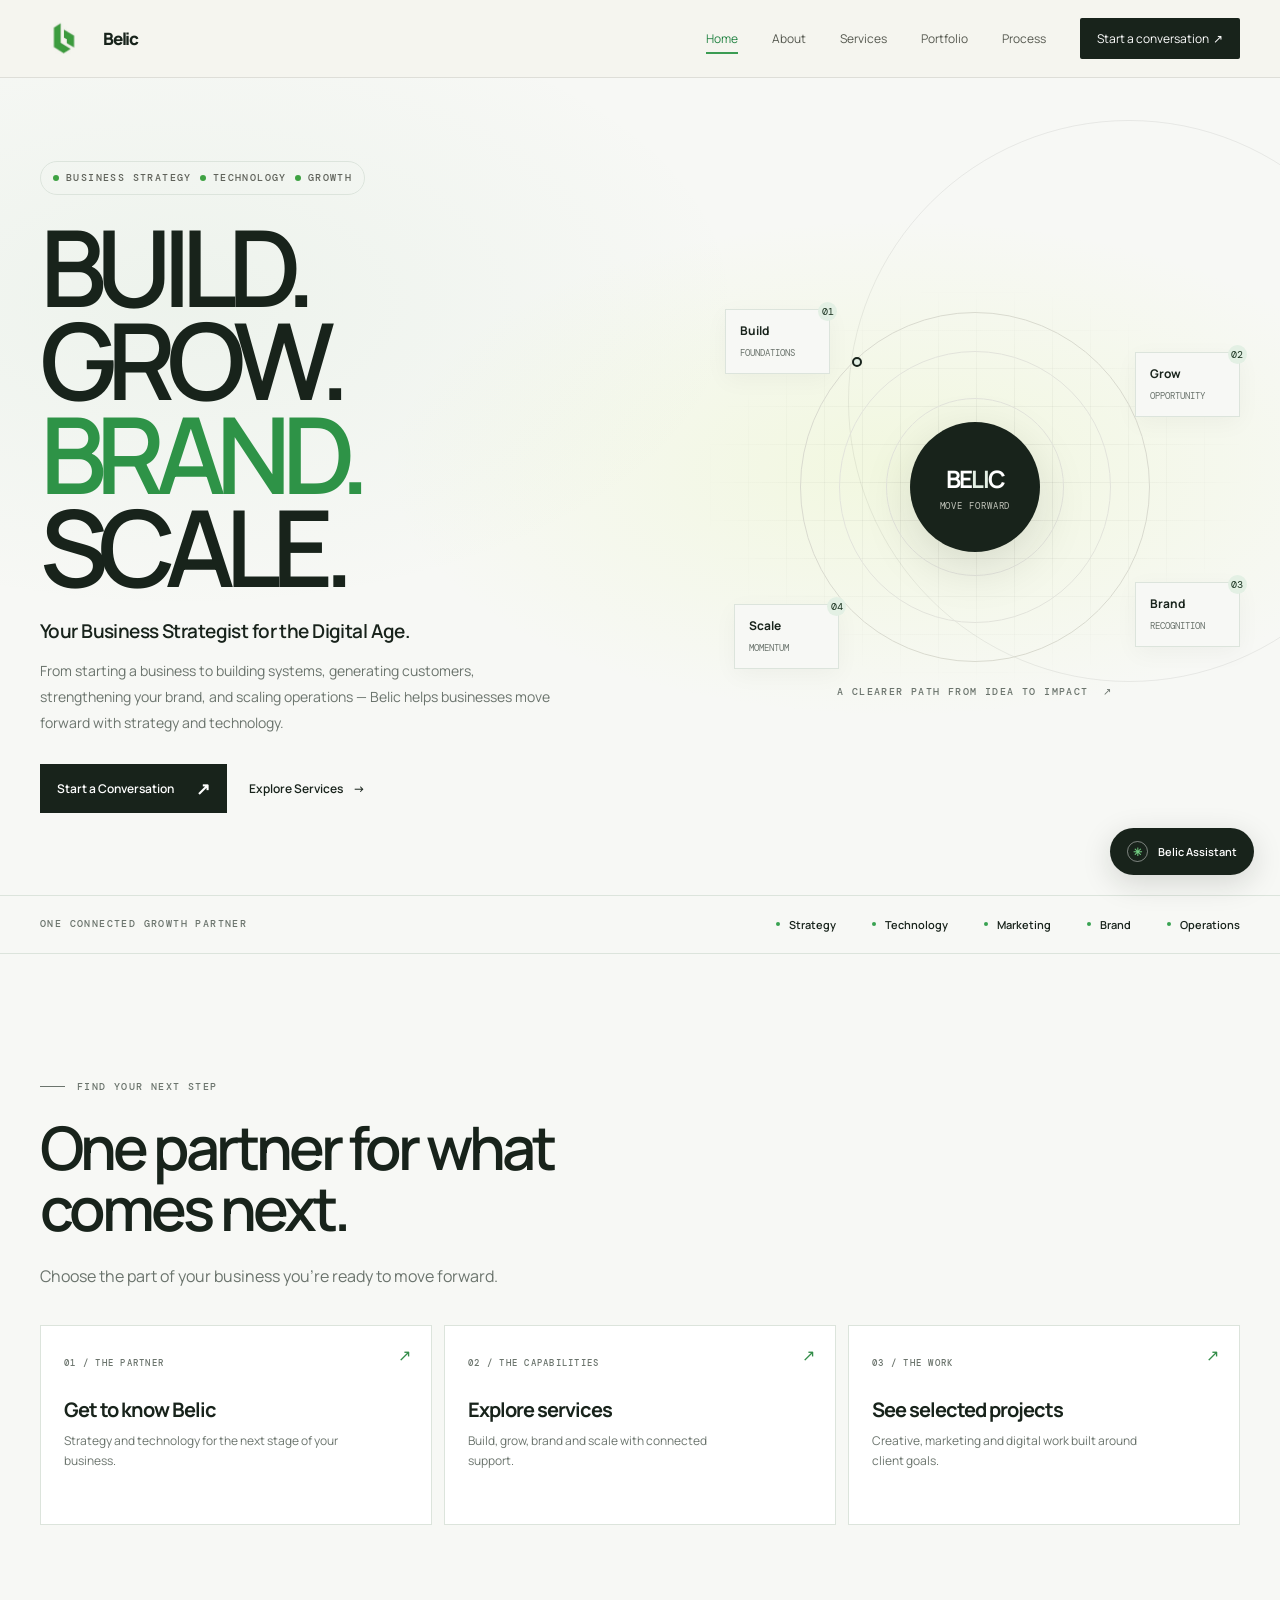
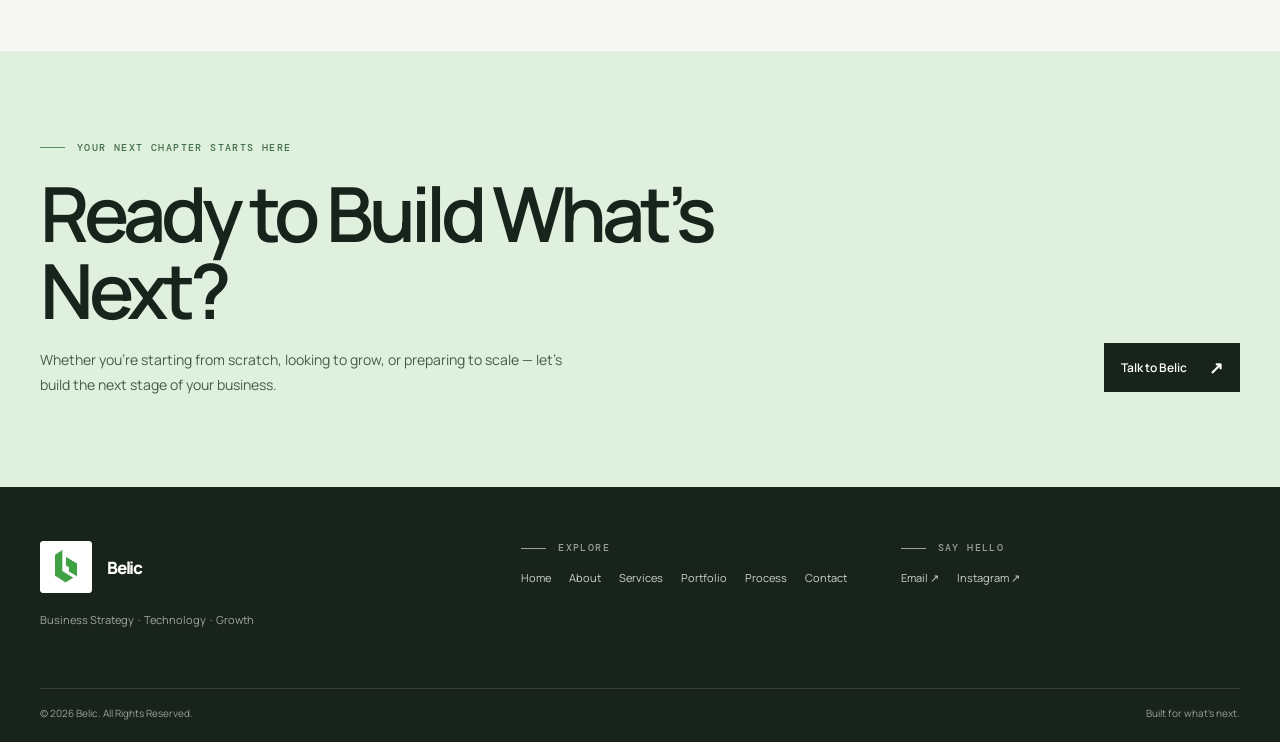
==== commit 04ea660a: "Split website into pages and improve mobile layout" ====
--- a/index.html
+++ b/index.html
@@ -1,90 +1,28 @@
 <!doctype html>
 <html lang="en">
 <head>
-<meta charset="utf-8"><meta name="viewport" content="width=device-width,initial-scale=1"><meta name="theme-color" content="#f7f8f5"><meta name="description" content="Belic is your business strategist for the digital age. Strategy, technology and growth to build what's next."><title>Belic — Build. Grow. Brand. Scale.</title><link rel="icon" type="image/svg+xml" href="belic-favicon.svg"><link rel="icon" type="image/png" sizes="32x32" href="favicon-32.png"><link rel="icon" type="image/png" sizes="16x16" href="favicon-16.png"><link rel="apple-touch-icon" sizes="180x180" href="apple-touch-icon.png"><link rel="manifest" href="site.webmanifest">
-<link rel="preconnect" href="https://fonts.googleapis.com"><link rel="preconnect" href="https://fonts.gstatic.com" crossorigin><link href="https://fonts.googleapis.com/css2?family=DM+Mono:wght@400;500&family=Manrope:wght@400;500;600;700;800&display=swap" rel="stylesheet">
-<style>
-:root{--paper:#f5f5ef;--white:#fff;--ink:#171916;--muted:#74776f;--line:#dedfd7;--lime:#d5f46a;--dark:#20231f;--mono:'DM Mono',monospace;--sans:'Manrope',Arial,sans-serif;--wrap:1240px}*{box-sizing:border-box}html{scroll-behavior:smooth;scroll-padding-top:85px}body{margin:0;background:var(--paper);color:var(--ink);font-family:var(--sans);-webkit-font-smoothing:antialiased}a{color:inherit;text-decoration:none}button,input,textarea{font:inherit}button{cursor:pointer}.wrap{width:min(var(--wrap),calc(100% - 80px));margin:auto}.mono,.eyebrow,.service-no,.chat-kicker{font:500 10px/1.4 var(--mono);letter-spacing:.14em;text-transform:uppercase}.eyebrow{color:var(--muted);display:flex;align-items:center;gap:12px}.eyebrow:before{content:'';width:25px;height:1px;background:currentColor}.section{padding:126px 0}.section-intro{max-width:670px}.section-intro h2,.about-copy h2,.close-copy h2{font-size:clamp(38px,5.4vw,69px);line-height:1.02;letter-spacing:-.065em;font-weight:600;margin:23px 0}.section-intro p{color:var(--muted);font-size:16px;line-height:1.8;max-width:560px}
-.header{height:78px;display:flex;align-items:center;border-bottom:1px solid #1719161a;position:sticky;top:0;z-index:20;background:#f5f5eff0;backdrop-filter:blur(14px)}.header-inner{display:flex;align-items:center;justify-content:space-between}.wordmark{font-size:21px;font-weight:800;letter-spacing:-.09em}.wordmark span{color:#859d35}.nav{display:flex;align-items:center;gap:34px}.nav a{font-size:12px;color:#55584f;transition:color .2s}.nav a:hover{color:var(--ink)}.nav .nav-cta{padding:12px 17px;background:var(--ink);color:white;border-radius:2px}.menu-toggle{display:none;border:0;background:none;font-size:22px}
-.hero{padding:83px 0 82px;min-height:650px;display:flex;align-items:center;overflow:hidden;position:relative}.hero:after{content:'';position:absolute;width:560px;height:560px;border:1px solid #17191612;border-radius:50%;right:-130px;top:42px}.hero-grid{display:grid;grid-template-columns:1.08fr .92fr;gap:48px;align-items:center;position:relative;z-index:1}.hero-tag{display:inline-flex;align-items:center;gap:8px;padding:9px 12px;border:1px solid var(--line);border-radius:30px;color:#5f625a;margin-bottom:25px}.hero-tag i{width:6px;height:6px;background:#99b83e;border-radius:50%}.hero h1{font-size:clamp(58px,8.3vw,108px);letter-spacing:-.09em;line-height:.88;font-weight:600;margin:0 0 24px}.hero h1 span{display:block}.hero h1 .hero-lime{color:#8ea83e}.hero-sub{font-size:19px;font-weight:600;letter-spacing:-.03em;margin:0 0 14px}.hero-description{max-width:510px;font-size:14px;line-height:1.85;color:var(--muted);margin:0 0 28px}.actions{display:flex;align-items:center;gap:22px}.button{display:inline-flex;align-items:center;justify-content:center;gap:22px;min-height:49px;padding:0 17px;background:var(--ink);color:white;font-size:12px;font-weight:600;transition:transform .2s,background .2s}.button:hover{transform:translateY(-2px);background:#383b34}.button .arrow{font-size:17px}.text-link{font-size:12px;font-weight:600;display:inline-flex;align-items:center;gap:10px}.hero-visual{height:425px;position:relative;display:flex;align-items:center;justify-content:center}.visual-grid{position:absolute;inset:18px 0;background-image:linear-gradient(#1719160e 1px,transparent 1px),linear-gradient(90deg,#1719160e 1px,transparent 1px);background-size:38px 38px;mask-image:radial-gradient(ellipse,#000 20%,transparent 74%)}.orbit{width:350px;height:350px;border:1px solid #d9dacf;border-radius:50%;position:absolute;animation:orbit 44s linear infinite}.orbit:before,.orbit:after{content:'';position:absolute;border:1px solid #e2e3db;border-radius:50%;inset:38px}.orbit:after{inset:85px}.orbit-dot{position:absolute;width:10px;height:10px;background:var(--lime);border:2px solid var(--ink);border-radius:50%;top:44px;left:51px}.core{width:130px;height:130px;background:var(--ink);color:white;border-radius:50%;display:grid;place-items:center;text-align:center;z-index:2;box-shadow:0 15px 50px #17191620}.core strong{font-size:24px;letter-spacing:-.07em}.core small{display:block;font:9px var(--mono);color:#c2c5bb;letter-spacing:.1em;margin-top:5px}.stage{position:absolute;z-index:3;background:var(--paper);border:1px solid var(--line);padding:12px 14px;min-width:105px;box-shadow:0 6px 25px #1719160a;animation:float 5s ease-in-out infinite}.stage b{font-size:12px;display:block}.stage small{font:9px var(--mono);color:var(--muted)}.stage.s1{top:35px;left:15px}.stage.s2{top:78px;right:0;animation-delay:-1.3s}.stage.s3{bottom:52px;right:0;animation-delay:-2.6s}.stage.s4{bottom:30px;left:24px;animation-delay:-3.9s}.stage-num{position:absolute;top:-8px;right:-8px;width:19px;height:19px;background:var(--lime);border-radius:50%;font:10px var(--mono);display:grid;place-items:center}.visual-caption{position:absolute;bottom:0;left:50%;transform:translateX(-50%);white-space:nowrap;color:var(--muted)}@keyframes orbit{to{transform:rotate(360deg)}}@keyframes float{0%,100%{transform:translateY(0)}50%{transform:translateY(-6px)}}
-.proof{border-block:1px solid var(--line);padding:21px 0}.proof-inner{display:flex;align-items:center;justify-content:space-between;gap:20px}.proof-label{color:var(--muted)}.proof-items{display:flex;gap:36px}.proof-items span{font-size:11px;font-weight:600;display:flex;align-items:center;gap:9px}.proof-items i{width:4px;height:4px;background:#91a93b;border-radius:50%}
-.about{background:white}.about-grid{display:grid;grid-template-columns:.86fr 1.14fr;gap:12%;align-items:start}.about-aside{padding-top:10px}.about-aside p{font-size:14px;color:var(--muted);line-height:1.85;max-width:330px}.about-copy h2{font-size:clamp(38px,5vw,64px);max-width:680px;margin:0 0 26px}.about-copy h2 em{font-style:normal;color:#8da43e}.about-copy>p{color:var(--muted);font-size:15px;line-height:1.9;max-width:650px;margin:0}.capability-list{display:grid;grid-template-columns:repeat(2,1fr);gap:0 36px;margin-top:38px;border-top:1px solid var(--line)}.capability-list span{font-size:12px;padding:15px 0;border-bottom:1px solid var(--line);display:flex;align-items:center;gap:10px}.capability-list span:before{content:'↗';font-size:13px;color:#8da43e}
-.services{padding-bottom:132px}.service-top{display:flex;justify-content:space-between;align-items:end;margin-bottom:50px}.service-top .section-intro h2{margin-bottom:14px}.service-top .section-intro p{margin-bottom:0}.service-note{font:10px var(--mono);color:var(--muted);padding-bottom:7px}.service-grid{display:grid;grid-template-columns:repeat(2,1fr);border-top:1px solid var(--line);border-left:1px solid var(--line)}.service-card{min-height:330px;padding:30px 34px 27px;border-right:1px solid var(--line);border-bottom:1px solid var(--line);transition:background .25s}.service-card:hover{background:#eeefe8}.service-card-head{display:flex;justify-content:space-between;align-items:center}.service-no{color:var(--muted)}.service-arrow{width:32px;height:32px;border:1px solid var(--line);border-radius:50%;display:grid;place-items:center;transition:.2s}.service-card:hover .service-arrow{background:var(--lime);transform:rotate(45deg)}.service-card h3{font-size:36px;letter-spacing:-.075em;font-weight:600;margin:29px 0 6px}.service-summary{font-size:12px;color:var(--muted);margin:0 0 23px}.service-summary b{color:#54574f;font-weight:500}.service-card>p:not(.service-summary){font-size:13px;color:#5e615a;line-height:1.75;max-width:435px;margin:0 0 22px}.service-tags{display:flex;flex-wrap:wrap;gap:7px}.service-tags span{font-size:9px;color:#65685f;border:1px solid #ddded6;padding:7px 9px;border-radius:2px}
-.process{background:var(--dark);color:white;position:relative;overflow:hidden}.process:after{content:'B';position:absolute;right:2%;top:-145px;font-size:490px;line-height:1;font-weight:800;letter-spacing:-.12em;color:#ffffff04;pointer-events:none}.process .eyebrow{color:#a9aca1}.process .section-intro p{color:#a5a89e}.process .section-intro h2{max-width:610px}.steps{display:grid;grid-template-columns:repeat(4,1fr);margin-top:72px;position:relative}.steps:before{content:'';position:absolute;top:19px;left:0;right:0;height:1px;background:#ffffff25}.step{padding:0 26px 0 0;position:relative}.step-marker{width:39px;height:39px;border:1px solid #ffffff5c;background:var(--dark);border-radius:50%;display:grid;place-items:center;position:relative;z-index:1;color:var(--lime);font:11px var(--mono);margin-bottom:26px}.step h3{font-size:21px;letter-spacing:-.05em;margin:0 0 10px}.step p{font-size:12px;color:#a5a89e;line-height:1.8;max-width:210px;margin:0}.process-foot{margin-top:70px;border-top:1px solid #ffffff20;padding-top:17px;color:#a5a89e;display:flex;justify-content:space-between}
-.why{background:#ebede5}.why-grid{display:grid;grid-template-columns:1fr 1fr;gap:9%;align-items:start}.why .section-intro h2{max-width:540px}.why .section-intro p{max-width:475px}.why-list{border-top:1px solid #d2d5ca}.why-item{display:grid;grid-template-columns:43px 1fr;gap:10px;padding:19px 0;border-bottom:1px solid #d2d5ca}.why-item .idx{font:10px var(--mono);color:#8a8e83;padding-top:4px}.why-item h3{font-size:16px;letter-spacing:-.04em;margin:0 0 6px}.why-item p{font-size:12px;color:#73766e;line-height:1.7;margin:0;max-width:430px}
-.closing{background:var(--lime);padding:90px 0}.close-row{display:flex;align-items:end;justify-content:space-between;gap:50px}.close-copy h2{font-size:clamp(42px,6vw,76px);max-width:690px;margin:20px 0 17px}.close-copy p{font-size:14px;line-height:1.8;max-width:530px;color:#525a3b;margin:0}.closing .button{background:var(--ink);margin-bottom:5px}.footer{background:var(--ink);color:white;padding:54px 0 22px}.footer-main{display:grid;grid-template-columns:1.3fr 1fr 1fr;gap:40px;padding-bottom:50px}.footer-brand .wordmark{font-size:24px}.footer-brand p{font-size:11px;color:#a4a79e;margin-top:14px}.footer .eyebrow{color:#9da096;margin-bottom:15px}.footer-links{display:flex;gap:18px;flex-wrap:wrap}.footer-links a{font-size:11px;color:#d1d3cd}.footer-links a:hover{color:var(--lime)}.footer-bottom{border-top:1px solid #ffffff20;padding-top:17px;display:flex;justify-content:space-between;color:#9da096;font-size:10px}.social-links{display:flex;gap:18px}
-.chat-launch{position:fixed;right:26px;bottom:25px;z-index:50;border:0;border-radius:30px;background:var(--ink);color:white;padding:13px 17px;display:flex;align-items:center;gap:10px;box-shadow:0 8px 30px #17191626;font-size:11px;font-weight:600;transition:transform .2s}.chat-launch:hover{transform:translateY(-3px)}.chat-icon{width:21px;height:21px;border:1px solid #ffffff70;border-radius:50%;display:grid;place-items:center;font-size:11px;color:var(--lime)}.chat-panel{position:fixed;right:26px;bottom:83px;width:min(365px,calc(100vw - 32px));height:min(560px,calc(100vh - 115px));z-index:51;background:white;box-shadow:0 18px 70px #17191630;border:1px solid var(--line);display:none;flex-direction:column}.chat-panel.open{display:flex;animation:chatIn .22s ease-out}@keyframes chatIn{from{opacity:0;transform:scale(.97) translateY(8px)}to{opacity:1;transform:scale(1) translateY(0)}}.chat-head{background:var(--ink);color:white;padding:17px 18px;display:flex;align-items:center;justify-content:space-between}.chat-title{display:flex;gap:11px;align-items:center}.chat-avatar{width:31px;height:31px;background:var(--lime);border-radius:50%;color:var(--ink);display:grid;place-items:center;font-weight:800;font-size:12px}.chat-title strong{font-size:12px;display:block}.chat-title small{font-size:9px;color:#aeb1a7}.chat-close{background:none;border:0;color:white;font-size:20px}.chat-body{padding:18px;overflow-y:auto;flex:1}.chat-message{font-size:12px;line-height:1.7;color:#52554d;background:#f1f2ec;padding:12px 13px;margin:0 25px 16px 0}.chat-message.assistant:before{content:'BELIC ASSISTANT';display:block;font:9px var(--mono);letter-spacing:.12em;color:#8b9e4e;margin-bottom:5px}.quick-title{font:9px var(--mono);letter-spacing:.11em;color:#85887f;margin:19px 0 9px}.quick-options{display:flex;flex-wrap:wrap;gap:7px}.quick-options button{border:1px solid var(--line);background:white;padding:8px 10px;font-size:10px;color:#44473f;text-align:left}.quick-options button:hover{background:#f2f5e8;border-color:#b7c88b}.chat-user{background:#ecf3d7;color:#3f4c1f;font-size:11px;line-height:1.6;padding:9px 11px;margin:13px 0 13px 42px;text-align:right}.lead-form{display:grid;gap:8px;margin-top:15px}.lead-form input,.lead-form textarea{width:100%;border:1px solid var(--line);padding:10px;font-size:11px;outline:0}.lead-form input:focus,.lead-form textarea:focus{border-color:#94aa4c}.lead-form textarea{resize:vertical;min-height:55px}.lead-form button{background:var(--ink);color:white;border:0;padding:11px;font-size:11px;font-weight:600}.chat-foot{border-top:1px solid var(--line);padding:9px 16px;font-size:9px;color:#95988e;display:flex;justify-content:space-between}.reveal{opacity:0;transform:translateY(18px);transition:opacity .7s,transform .7s}.reveal.visible{opacity:1;transform:none}.reveal.delay1{transition-delay:.1s}.reveal.delay2{transition-delay:.2s}
-@media(max-width:850px){.wrap{width:calc(100% - 48px)}.hero{padding:65px 0 55px}.hero-grid{grid-template-columns:1fr;gap:12px}.hero-copy{max-width:650px}.hero-visual{height:360px;margin:auto;width:min(100%,480px)}.hero:after{right:-320px}.proof-inner{align-items:flex-start;flex-direction:column}.proof-items{flex-wrap:wrap;gap:13px 25px}.section{padding:95px 0}.about-grid{grid-template-columns:1fr;gap:30px}.about-aside{display:grid;grid-template-columns:1fr 1fr;gap:25px;align-items:start}.about-aside p{margin:0}.service-top{display:block}.service-note{margin-top:25px}.steps{gap:20px}.step{padding-right:10px}.why-grid{grid-template-columns:1fr;gap:34px}.footer-main{grid-template-columns:1fr 1fr}.footer-brand{grid-column:1/-1}}
-@media(max-width:600px){.wrap{width:calc(100% - 38px)}.header{height:66px}.nav{display:none;position:absolute;top:65px;left:0;right:0;background:var(--paper);border-bottom:1px solid var(--line);padding:20px 19px 24px;flex-direction:column;align-items:stretch;gap:0}.nav.open{display:flex}.nav a{padding:12px 0;border-bottom:1px solid var(--line)}.nav .nav-cta{text-align:center;margin-top:13px;padding:14px}.menu-toggle{display:block}.hero{padding:52px 0 35px;min-height:auto}.hero-grid{gap:0}.hero-tag{font-size:9px;margin-bottom:21px}.hero h1{font-size:clamp(55px,16vw,88px)}.hero-sub{font-size:16px}.hero-description{font-size:13px}.actions{gap:16px}.button{min-height:46px;padding:0 13px;gap:14px;font-size:11px}.text-link{font-size:11px}.hero-visual{height:315px;transform:scale(.91);margin:-4px 0}.orbit{width:290px;height:290px}.orbit:before{inset:31px}.orbit:after{inset:70px}.stage.s1{left:0;top:26px}.stage.s2{right:-4px;top:57px}.stage.s3{right:-4px;bottom:47px}.stage.s4{left:0;bottom:24px}.stage{min-width:94px;padding:10px 11px}.core{width:112px;height:112px}.proof{padding:18px 0}.proof-items{gap:12px 18px}.proof-items span{font-size:10px}.section{padding:77px 0}.section-intro h2,.about-copy h2{font-size:clamp(38px,11vw,57px)}.section-intro p{font-size:14px}.about-aside{grid-template-columns:1fr;gap:8px}.about-aside p{font-size:13px}.about-copy h2{margin-top:8px}.about-copy>p{font-size:13px}.capability-list{gap:0 18px;margin-top:27px}.capability-list span{font-size:10px;padding:13px 0}.service-top{margin-bottom:31px}.service-note{font-size:9px;line-height:1.8}.service-grid{grid-template-columns:1fr}.service-card{padding:24px 22px;min-height:auto}.service-card h3{font-size:31px;margin:22px 0 5px}.service-card>p:not(.service-summary){font-size:12px}.service-tags span{font-size:8px;padding:6px 7px}.process .section-intro h2{font-size:42px}.steps{grid-template-columns:1fr 1fr;gap:30px 17px;margin-top:45px}.steps:before{display:none}.step-marker{margin-bottom:15px}.step h3{font-size:18px}.step p{font-size:11px}.process-foot{margin-top:45px;font-size:9px;gap:18px}.why .section-intro h2{font-size:43px}.why-item{grid-template-columns:34px 1fr}.why-item h3{font-size:15px}.closing{padding:69px 0}.close-row{display:block}.close-copy h2{font-size:48px}.close-copy p{font-size:13px}.closing .button{margin-top:25px}.footer-main{grid-template-columns:1fr 1fr;gap:27px 20px;padding-bottom:35px}.footer-brand{grid-column:1/-1}.footer-links{gap:14px;flex-direction:column}.footer-bottom{font-size:9px;gap:20px;flex-wrap:wrap}.chat-launch{right:16px;bottom:15px;padding:12px 14px}.chat-panel{right:10px;bottom:69px;height:min(550px,calc(100vh - 86px))}}
-@media(prefers-reduced-motion:reduce){html{scroll-behavior:auto}*,*:before,*:after{animation-duration:.01ms!important;animation-iteration-count:1!important;transition-duration:.01ms!important}.reveal{opacity:1;transform:none}}
-/* Belic identity + portfolio additions */
-:root{--paper:#f7f8f5;--white:#fff;--ink:#18231b;--muted:#6b746d;--line:#dce4dc;--lime:#e3f0e4;--dark:#18251c}
-.wordmark{display:none}.brand-lockup{display:inline-flex;align-items:center;gap:9px;font-size:17px;font-weight:800;letter-spacing:-.07em}.brand-lockup img{width:52px;height:52px;object-fit:contain;mix-blend-mode:multiply}.footer .brand-lockup img{mix-blend-mode:normal;background:white;border-radius:4px}.footer .brand-lockup{color:white}
-.hero-lime{color:#2e9347!important}.hero-tag i,.proof-items i{background:#38a251}.about-copy h2 em,.capability-list span:before{color:#2e9347}.stage-num{color:#19321f}.service-card:hover{background:#f0f6f0}.service-card:hover .service-arrow{background:#cce7d0}.chat-icon{color:#72ce82}.chat-message.assistant:before{color:#348e49}.quick-options button:hover{background:#edf6ed;border-color:#b5d2ba}.lead-form input:focus,.lead-form textarea:focus{border-color:#4ca761}
-.portfolio{background:#eef3ed}.portfolio-head{display:flex;justify-content:space-between;align-items:end;gap:30px;margin-bottom:43px}.portfolio-head .section-intro h2{margin-bottom:13px}.portfolio-head .section-intro p{margin:0}.portfolio-note{max-width:235px;font:10px/1.8 var(--mono);letter-spacing:.04em;color:#6b746d;padding-bottom:3px}.portfolio-grid{display:grid;grid-template-columns:repeat(3,1fr);gap:14px}.work-card{background:white;border:1px solid #dfe6df;min-width:0;transition:transform .25s,box-shadow .25s}.work-card:hover{transform:translateY(-5px);box-shadow:0 14px 36px #18301d12}.work-art{height:250px;overflow:hidden;position:relative;background:#e9f1e9;padding:23px;display:grid;place-items:center}.work-art.systems{background:#e9f1e9}.work-art.identity{background:#f2eee6}.work-art.growth{background:#e9eef4}.art-window{width:100%;height:100%;max-width:330px;background:#fff;border:1px solid #dfe5df;box-shadow:0 12px 30px #17271c12;overflow:hidden}.art-bar{height:23px;border-bottom:1px solid #edf0eb;padding:0 8px;display:flex;align-items:center;gap:4px}.art-bar i{width:4px;height:4px;border-radius:50%;background:#d4ddd4}.art-content{display:grid;grid-template-columns:47px 1fr;height:calc(100% - 23px)}.art-side{background:#f6f8f5;border-right:1px solid #edf0eb;padding:10px 6px}.art-side i{display:block;height:4px;background:#e1e9e1;margin:0 0 8px;border-radius:2px}.art-side i:first-child{background:#54a764;width:80%}.art-main{padding:12px 10px}.art-heading{height:7px;width:42%;background:#29382d;margin-bottom:7px;border-radius:2px}.art-sub{height:4px;width:67%;background:#dfe6df;margin-bottom:13px;border-radius:2px}.art-stats{display:grid;grid-template-columns:repeat(3,1fr);gap:5px}.art-stats i{height:31px;border:1px solid #e6ece5;background:#f8faf7}.art-chart{height:58px;margin-top:8px;border:1px solid #e6ece5;background:linear-gradient(160deg,transparent 45%,#83bd8d 46%,#83bd8d 49%,transparent 50%)}.brand-board{width:100%;height:100%;max-width:330px;display:grid;grid-template-columns:1.15fr .85fr;gap:10px}.brand-tile{background:#fff;display:grid;place-items:center;position:relative;box-shadow:0 10px 28px #3d281016}.brand-symbol{width:57px;height:78px;position:relative}.brand-symbol:before,.brand-symbol:after{content:'';position:absolute;background:#39a34e;clip-path:polygon(0 0,45% 0,45% 65%,100% 100%,64% 100%,0 72%)}.brand-symbol:before{inset:0}.brand-symbol:after{width:48%;height:52%;right:-30%;top:23%;transform:scaleX(-1)}.brand-word{position:absolute;bottom:22px;font-size:10px;letter-spacing:.18em}.brand-grid{display:grid;grid-template-rows:1fr 1fr;gap:10px}.brand-grid div{background:#314336;position:relative}.brand-grid div:last-child{background:#d6e3c9}.brand-grid div:after{content:'B';position:absolute;inset:0;display:grid;place-items:center;color:#d1edcf;font-size:29px;font-weight:700}.brand-grid div:last-child:after{color:#38573b}.growth-board{width:100%;height:100%;max-width:330px;background:#fff;border:1px solid #dfe5ec;padding:17px;box-shadow:0 12px 30px #14284212}.growth-top{display:flex;justify-content:space-between;align-items:center}.growth-top i{width:63px;height:6px;background:#26374d;border-radius:2px}.growth-top b{font:8px var(--mono);color:#518f61}.funnel{display:flex;flex-direction:column;align-items:center;gap:5px;margin-top:21px}.funnel span{height:24px;display:grid;place-items:center;font:8px var(--mono);color:#314052;background:#e7edf2;border:1px solid #dbe4eb}.funnel span:nth-child(1){width:92%}.funnel span:nth-child(2){width:74%;background:#dbeadf}.funnel span:nth-child(3){width:55%;background:#c6e0cb}.funnel span:nth-child(4){width:35%;background:#8fc39a;color:#183a21}.work-copy{padding:22px}.work-meta{display:flex;justify-content:space-between;color:#707970;font:9px var(--mono);letter-spacing:.1em;text-transform:uppercase}.work-meta span:last-child{color:#2c9345}.work-copy h3{font-size:21px;letter-spacing:-.05em;margin:17px 0 8px}.work-copy p{font-size:12px;line-height:1.75;color:#737b73;margin:0;min-height:44px}
-.closing{background:#dff0df}.closing .eyebrow{color:#436e49}.closing .eyebrow:before{background:#568f60}.closing .close-copy p{color:#455c48}
-@media(max-width:850px){.portfolio-grid{grid-template-columns:1fr 1fr}.work-card:last-child{grid-column:1/-1}.work-card:last-child .work-art{height:230px}.portfolio-head{display:block}.portfolio-note{margin-top:22px}}
-@media(max-width:600px){.brand-lockup{gap:6px;font-size:15px}.brand-lockup img{width:44px;height:44px}.portfolio-grid{grid-template-columns:1fr}.work-card:last-child{grid-column:auto}.work-art,.work-card:last-child .work-art{height:230px}.portfolio-head{margin-bottom:30px}.portfolio-note{font-size:9px}.work-copy{padding:19px}.work-copy p{min-height:0}}
-.header-inner{gap:72px}.nav{margin-left:auto}.brand-lockup{gap:15px}.header .brand-lockup img{width:48px;height:48px}
-.portfolio{background:#eef3ed}.portfolio-top{display:flex;justify-content:space-between;align-items:end;gap:35px;margin-bottom:47px}.portfolio-top .section-intro h2{margin-bottom:12px}.portfolio-top .section-intro p{margin:0}.portfolio-stat{min-width:152px;padding:0 0 6px 24px;border-left:1px solid #cad9cb}.portfolio-stat strong{display:block;font-size:36px;letter-spacing:-.08em;color:#2e9347}.portfolio-stat span{font:9px var(--mono);letter-spacing:.1em;color:#637064;text-transform:uppercase}.portfolio-subhead{display:flex;align-items:end;justify-content:space-between;margin:51px 0 20px;border-bottom:1px solid #d6e1d6;padding-bottom:14px}.portfolio-subhead h3{font-size:22px;letter-spacing:-.05em;margin:0}.portfolio-subhead span{font:9px var(--mono);color:#687569;letter-spacing:.08em;text-transform:uppercase}.portfolio-grid{display:grid;grid-template-columns:repeat(3,1fr);gap:14px}.work-card{background:#fff;border:1px solid #dfe6df;min-width:0;transition:transform .25s,box-shadow .25s}.work-card:hover{transform:translateY(-4px);box-shadow:0 12px 32px #18301d12}.work-art{height:215px;overflow:hidden;position:relative;padding:22px;display:grid;place-items:center}.work-art.inter{background:#e4eee4}.work-art.ebilify{background:#edf0e9}.work-art.sayed{background:#e7ecec}.work-art.crm{background:#e7f0e9}.work-art.site{background:#eff0e9}.work-art.crm2{background:#e7ecf0}.work-art.site2{background:#f1ebe6}.work-art.crm3{background:#e8f0ec}.work-art.site3{background:#e8edf3}.work-art.crm4{background:#eff0e7}.demo-screen{width:100%;height:100%;max-width:340px;background:#fff;border:1px solid #e0e6df;box-shadow:0 10px 26px #18301d12;overflow:hidden;padding:10px;position:relative}.demo-browser{height:13px;border-bottom:1px solid #edf0eb;display:flex;gap:4px;align-items:flex-start;margin:-2px -2px 8px}.demo-browser i{width:4px;height:4px;background:#ced9ce;border-radius:50%}.demo-brand{width:42px;height:5px;background:#2f9349;border-radius:2px;margin:7px 0 12px}.demo-title{height:10px;width:61%;background:#243429;margin:4px 0 6px;border-radius:2px}.demo-line{height:4px;width:77%;background:#dce5dc;margin:4px 0;border-radius:2px}.demo-line.short{width:50%}.demo-banner{position:absolute;right:12px;top:48px;width:32%;height:87px;background:#cbdcc9;border-radius:2px}.demo-banner.dark{background:#254431}.demo-cta{height:12px;width:44px;background:#388f4b;border-radius:2px;margin-top:10px}.demo-nav{height:8px;display:flex;justify-content:space-between;border-bottom:1px solid #eef1ed;margin-bottom:13px}.demo-nav:before{content:'';width:40px;height:5px;background:#328b49}.demo-nav:after{content:'';width:62px;height:4px;background:#e2e8e1}.demo-title.large{height:13px;width:72%;margin-top:20px}.demo-screen.website .demo-banner{height:66px;top:auto;bottom:10px;width:100%;right:0;border-radius:0}.demo-screen.website .demo-title.large{position:relative;z-index:1}.crm-head{height:10px;width:55%;background:#273c2e;border-radius:2px;margin:3px 0 10px}.crm-label{font:6px var(--mono);color:#91a093;letter-spacing:.06em;margin-bottom:6px}.crm-stats{display:grid;grid-template-columns:repeat(3,1fr);gap:5px}.crm-stats span{height:32px;border:1px solid #e5ebe5;background:#f9fbf8;padding:5px}.crm-stats span:before{content:'';display:block;width:13px;height:4px;background:#9fcaa5;margin:0 0 5px}.crm-stats span:after{content:'';display:block;width:75%;height:4px;background:#dfe8df}.crm-lower{display:grid;grid-template-columns:1.2fr .8fr;gap:6px;margin-top:7px}.crm-chart{height:50px;border:1px solid #e8eee8;background:linear-gradient(160deg,transparent 44%,#85bd8d 45%,#85bd8d 48%,transparent 49%)}.crm-list{height:50px;border:1px solid #e8eee8;padding:6px}.crm-list i{display:block;height:4px;background:#e4eae4;margin-bottom:5px}.mock-label{position:absolute;bottom:8px;right:10px;font:7px var(--mono);letter-spacing:.08em;color:#78867a;text-transform:uppercase}.project-title{font-size:18px!important}.client-line{font-size:10px;color:#667369;margin:11px 0 0}.client-line strong{color:#293a2d}.service-chips{display:flex;flex-wrap:wrap;gap:5px;margin-top:11px}.service-chips span{padding:5px 7px;border:1px solid #e0e7e0;color:#606e62;font-size:8px}.pending-quote{border-top:1px solid #e5eae4;margin-top:15px;padding-top:10px;color:#8b928a;font:8px/1.5 var(--mono);letter-spacing:.05em;text-transform:uppercase}.project-link{display:inline-flex;align-items:center;gap:8px;font-size:10px;font-weight:600;color:#2e9347;margin-top:13px}.project-link:hover{text-decoration:underline}.showcase-card .work-copy{padding:19px}.showcase-card .project-title{margin:14px 0 6px}.showcase-card .work-copy p{min-height:32px}.portfolio-disclaimer{font-size:10px;line-height:1.65;color:#6d786e;margin-top:16px}.testimonial-heading{margin:54px 0 16px}.testimonial-heading h3{font-size:21px;letter-spacing:-.05em;margin:0 0 6px}.testimonial-heading p{color:#6c786e;font-size:11px;margin:0}.testimonial-row{display:grid;grid-template-columns:repeat(3,1fr);gap:12px}.testimonial-card{background:#fff;border:1px solid #dfe6df;padding:20px}.testimonial-card .quote-mark{font-size:25px;color:#58a567;line-height:1}.testimonial-card p{font-size:11px;line-height:1.65;color:#69736a;margin:8px 0 17px}.testimonial-card b{font-size:11px}.testimonial-card small{display:block;font-size:9px;color:#818a81;margin-top:3px}.testimonial-card em{display:block;font:8px var(--mono);letter-spacing:.06em;color:#92998f;font-style:normal;margin-top:11px;text-transform:uppercase}
-@media(max-width:850px){.header-inner{gap:28px}.portfolio-top{display:block}.portfolio-stat{margin-top:24px;padding-left:15px}.portfolio-grid{grid-template-columns:1fr 1fr}.testimonial-row{grid-template-columns:1fr 1fr}.portfolio-subhead{margin-top:40px}}
-@media(max-width:600px){.header-inner{gap:10px}.header .brand-lockup{gap:7px}.header .brand-lockup img{width:43px;height:43px}.portfolio-grid,.testimonial-row{grid-template-columns:1fr}.work-art{height:220px}.portfolio-subhead{display:block}.portfolio-subhead span{display:block;margin-top:8px}.portfolio-stat strong{font-size:32px}.portfolio-top .section-intro h2{font-size:42px}}
-.portfolio-top{justify-content:flex-start}.portfolio-stat{display:none}.metric-grid{display:grid;grid-template-columns:repeat(5,minmax(0,1fr));gap:10px;margin:0 0 53px}.metric-card{min-height:158px;background:#fff;border:1px solid #dfe6df;padding:17px 15px;display:flex;flex-direction:column;align-items:flex-start;transition:transform .2s,border-color .2s}.metric-card:hover{transform:translateY(-3px);border-color:#b6d0b9}.metric-icon{width:32px;height:32px;border-radius:50%;background:#eaf4eb;color:#358f49;display:grid;place-items:center;margin-bottom:14px}.metric-icon svg{width:16px;height:16px;stroke:currentColor;stroke-width:1.6;fill:none;stroke-linecap:round;stroke-linejoin:round}.metric-value{font-size:28px;font-weight:600;letter-spacing:-.08em;line-height:1;color:#25362a}.metric-label{font-size:10px;font-weight:700;margin-top:8px}.metric-card p{font-size:9px;line-height:1.55;color:#788279;margin:6px 0 0}.metric-card.pending .metric-value{font-size:14px;letter-spacing:-.02em;margin-top:6px;color:#468452}.portfolio-subhead{margin-top:42px}
-@media(max-width:850px){.metric-grid{grid-template-columns:repeat(3,minmax(0,1fr))}.metric-card{min-height:145px}}
-@media(max-width:600px){.metric-grid{grid-template-columns:1fr 1fr;gap:8px;margin-bottom:39px}.metric-card{min-height:143px;padding:14px}.metric-card:last-child{grid-column:1/-1}.metric-value{font-size:25px}}
-.metric-card.success-highlight{background:#1d3826;color:#fff;border-color:#2e9347;box-shadow:0 10px 24px #17341f18;position:relative;overflow:hidden}.metric-card.success-highlight .metric-icon{background:#2f9347;color:#fff}.metric-card.success-highlight .metric-value{color:#fff;font-size:31px}.metric-card.success-highlight .metric-label{color:#e9f3e8}.metric-card.success-highlight p{color:#bdcbbf}
-.chat-message.greeting p{margin:0 0 9px}.chat-message.greeting p:last-child{margin:12px 0 0;color:#26372a}.chat-message.greeting .greeting-hey{font-weight:700;color:#243a29;font-size:14px}.google-login{margin:-4px 25px 15px 0;padding:10px 0 0;border-top:1px solid #e6ebe4;display:flex;align-items:center;justify-content:space-between;gap:8px}.google-login[hidden]{display:none}.google-login>span{font-size:9px;color:#788279}.client-gallery{display:flex;align-items:center;justify-content:center;gap:12px;padding:22px;background:#e9f1e9}.client-gallery img{display:block;height:100%;max-height:206px;object-fit:cover;border:1px solid #ffffff99;box-shadow:0 12px 28px #17271c18}.inter-gallery img:first-child{width:58%;object-fit:contain;background:#47714f;padding:16px}.inter-gallery img:last-child{width:30%;object-fit:contain;background:#fff;padding:10px}.ebilify-gallery{background:#2f1751}.ebilify-gallery img{width:44%;max-height:214px}.al-quds-gallery{background:#efe3c5}.al-quds-gallery img:first-child{width:58%}.al-quds-gallery img:last-child{width:34%}.testimonial-card p{font-size:12px;line-height:1.72;color:#69736a;margin:10px 0 18px}.testimonial-card{display:flex;flex-direction:column}.testimonial-card small{line-height:1.5;margin-top:5px}.portfolio-grid[data-carousel]{display:flex;overflow-x:auto;scroll-snap-type:x mandatory;scrollbar-width:none;scroll-behavior:smooth;overscroll-behavior-inline:contain;padding:2px 2px 10px;gap:14px;-webkit-overflow-scrolling:touch}.portfolio-grid[data-carousel]::-webkit-scrollbar{display:none}.portfolio-grid[data-carousel]>.work-card{flex:0 0 calc((100% - 14px)/2);scroll-snap-align:start}.carousel-controls{display:flex;gap:7px;align-items:center}.carousel-controls button{width:36px;height:36px;border:1px solid #cdd8cd;border-radius:50%;background:#fff;color:#20231f;font-size:16px;line-height:1;display:grid;place-items:center;transition:background .2s,border-color .2s,color .2s}.carousel-controls button:hover:not(:disabled){background:#20231f;border-color:#20231f;color:#fff}.carousel-controls button:disabled{opacity:.38;cursor:default}.portfolio-subhead{gap:12px}@media(max-width:600px){.portfolio-grid[data-carousel]>.work-card{flex-basis:88%}.portfolio-subhead>span{display:none}.carousel-controls button{width:33px;height:33px}}.portfolio-grid[data-carousel]{display:block;overflow:hidden;position:relative;padding:0;scroll-snap-type:none;overscroll-behavior:contain;touch-action:pan-y}.portfolio-grid[data-carousel] .carousel-track{display:flex;gap:16px;width:100%;will-change:transform;transition:transform .52s cubic-bezier(.22,.75,.25,1)}.portfolio-grid[data-carousel] .work-card.reveal{flex:0 0 76%;opacity:.56;transform:scale(.94);transform-origin:center center;transition:opacity .52s cubic-bezier(.22,.75,.25,1),transform .52s cubic-bezier(.22,.75,.25,1),box-shadow .52s cubic-bezier(.22,.75,.25,1);box-shadow:0 2px 10px #18301d06}.portfolio-grid[data-carousel] .work-card.reveal.visible:not(.is-active){opacity:.56;transform:scale(.94)}.portfolio-grid[data-carousel] .work-card.reveal.is-active,.portfolio-grid[data-carousel] .work-card.reveal.is-active.visible{opacity:1;transform:scale(1);box-shadow:0 18px 44px #18301d15;z-index:1}.portfolio-grid[data-carousel] .work-card.reveal:hover{transform:scale(.94)}.portfolio-grid[data-carousel] .work-card.reveal.is-active:hover{transform:scale(1.012);box-shadow:0 20px 48px #18301d18}.portfolio-grid[data-carousel] .work-card.reveal.delay1,.portfolio-grid[data-carousel] .work-card.reveal.delay2{transition-delay:0s}.carousel-controls button:focus-visible{outline:2px solid #528c5e;outline-offset:3px}@media(max-width:600px){.portfolio-grid[data-carousel] .work-card.reveal{flex-basis:88%;transform:scale(.96)}.portfolio-grid[data-carousel] .work-card.reveal.visible:not(.is-active){transform:scale(.96)}.portfolio-grid[data-carousel] .work-card.reveal.is-active,.portfolio-grid[data-carousel] .work-card.reveal.is-active.visible{transform:scale(1)}}.hero{isolation:isolate}.hero:before{content:"";position:absolute;inset:-6%;z-index:0;pointer-events:none;background:radial-gradient(ellipse at 68% 48%,#d5f46a28 0,transparent 37%),radial-gradient(ellipse at 18% 30%,#59a66b10 0,transparent 34%);transform-origin:center;animation:heroAmbient 20s ease-in-out infinite alternate}.hero:after{z-index:0;pointer-events:none}@keyframes heroAmbient{0%{transform:translate3d(-1%,0,0) scale(1);opacity:.65}100%{transform:translate3d(1.5%,-2%,0) scale(1.06);opacity:1}}@keyframes heroRise{from{opacity:0;transform:translateY(22px);filter:blur(5px)}to{opacity:1;transform:translateY(0);filter:blur(0)}}@keyframes heroVisualIn{from{opacity:0;transform:translateY(14px) scale(.975)}to{opacity:1;transform:translateY(0) scale(1)}}.hero-copy .hero-tag,.hero-copy h1 span,.hero-copy .hero-sub,.hero-copy .hero-description,.hero-copy .actions{animation:heroRise .76s cubic-bezier(.16,1,.3,1) both}.hero-copy .hero-tag{animation-delay:.04s}.hero-copy h1 span:nth-child(1){animation-delay:.1s}.hero-copy h1 span:nth-child(2){animation-delay:.18s}.hero-copy h1 span:nth-child(3){animation-delay:.26s}.hero-copy h1 span:nth-child(4){animation-delay:.34s}.hero-copy .hero-sub{animation-delay:.43s}.hero-copy .hero-description{animation-delay:.5s}.hero-copy .actions{animation-delay:.58s}.hero-visual.reveal.visible{animation:heroVisualIn .95s cubic-bezier(.16,1,.3,1) .12s both}.proof-items span{transition:transform .28s cubic-bezier(.16,1,.3,1),color .28s}.proof-items span:hover{transform:translateY(-2px);color:#348a47}.reveal{opacity:0;transform:translate3d(0,22px,0) scale(.99);filter:blur(4px);transition:opacity .78s cubic-bezier(.16,1,.3,1),transform .78s cubic-bezier(.16,1,.3,1),filter .78s cubic-bezier(.16,1,.3,1)}.reveal.visible{opacity:1;transform:none;filter:blur(0)}.reveal.delay1{transition-delay:.1s}.reveal.delay2{transition-delay:.18s}@media(prefers-reduced-motion:reduce){*,*::before,*::after{scroll-behavior:auto!important;animation-duration:.01ms!important;animation-iteration-count:1!important;transition-duration:.01ms!important}}.portfolio-grid[data-carousel]>.carousel-controls{position:absolute;z-index:4;inset:0 9px;display:flex;align-items:center;justify-content:space-between;pointer-events:none}.portfolio-grid[data-carousel]>.carousel-controls button{pointer-events:auto;background:#fffF;border-color:#d3e2d1;color:#334b36;box-shadow:0 4px 14px #18301d12;transition:background .24s,border-color .24s,color .24s,box-shadow .24s,transform .24s}.portfolio-grid[data-carousel]>.carousel-controls button:hover:not(:disabled){background:var(--lime);border-color:#a7c978;color:#234b2d;box-shadow:0 6px 18px #73a95c35;transform:scale(1.07)}.portfolio-grid[data-carousel]>.carousel-controls button:focus-visible{outline:2px solid #9fc56d;outline-offset:3px}.portfolio-grid[data-carousel] .work-card.reveal:hover{border-color:#afd0ac;background:#f8fcf7;box-shadow:0 16px 40px #76a96c24}.portfolio-grid[data-carousel] .work-card.reveal.is-active:hover{border-color:#a9d0a6;background:#f7fcf5;box-shadow:0 20px 48px #76a96c32}@media(max-width:600px){.portfolio-grid[data-carousel]>.carousel-controls{inset:0 5px}.portfolio-grid[data-carousel]>.carousel-controls button{width:31px;height:31px;background:#fffF}}.hero-copy .button{transition:transform .2s,background .2s,color .2s}.hero-copy .button:hover,.hero-copy .button:focus-visible{background:#dff2df;color:#244d2d;box-shadow:0 8px 24px #4d964220}.hero-copy .button .arrow{transition:color .2s}.hero-copy .button:hover .arrow{color:#244d2d}.portfolio-grid[data-carousel] .carousel-track{align-items:stretch}.portfolio-grid[data-carousel] .work-card.reveal{display:flex;flex-direction:column;min-height:470px}.portfolio-grid[data-carousel] .work-card .work-art{flex:0 0 250px}.portfolio-grid[data-carousel] .work-card .work-copy{flex:1}.testimonial-heading{margin:58px 0 20px}.testimonial-heading .eyebrow{color:#468d50;margin-bottom:11px}.testimonial-heading h3{font-size:clamp(24px,3.2vw,36px);letter-spacing:-.06em;margin:0 0 7px}.testimonial-heading p{color:#6c786e;font-size:12px;margin:0}.testimonial-row{gap:15px;align-items:stretch}.testimonial-card{position:relative;overflow:hidden;display:flex;flex-direction:column;min-height:390px;padding:25px 24px 21px;background:linear-gradient(145deg,#fff 0%,#f8fbf6 100%);border:1px solid #dfe8de;box-shadow:0 8px 24px #25462808;transition:transform .32s cubic-bezier(.16,1,.3,1),border-color .32s,box-shadow .32s}.testimonial-card:before{content:"";position:absolute;inset:0 auto 0 0;width:3px;background:linear-gradient(180deg,#9fc978,#d5f46a);opacity:.9}.testimonial-card:hover{transform:translateY(-4px);border-color:#b6d6b4;box-shadow:0 16px 38px #4d82501c}.testimonial-card .quote-mark{position:absolute;right:20px;top:18px;font:700 76px/.8 Georgia,serif;color:#e4f0df}.testimonial-kicker{position:relative;z-index:1;font:500 8px/1.4 var(--mono);letter-spacing:.14em;color:#52845a;margin:3px 48px 0 0}.testimonial-kicker span{color:#9aa89a;margin-left:5px}.testimonial-card p{position:relative;z-index:1;font-size:12px;line-height:1.8;color:#5f6c61;margin:29px 0 22px;flex:1}.testimonial-author{display:flex;align-items:center;gap:11px;padding-top:15px;border-top:1px solid #e0e9df;margin-top:auto;position:relative;z-index:1}.client-avatar{width:38px;height:38px;border-radius:50%;display:grid;place-items:center;flex:0 0 auto;background:#e7f2df;color:#327541;font:500 10px var(--mono);letter-spacing:.04em}.testimonial-author b{font-size:11px}.testimonial-author small{display:block;font-size:9px;color:#818a81;line-height:1.5;margin-top:4px}.testimonial-card em{display:none}@media(max-width:850px){.testimonial-card{min-height:370px}}@media(max-width:600px){.portfolio-grid[data-carousel] .work-card.reveal{min-height:445px}.portfolio-grid[data-carousel] .work-card .work-art{flex-basis:220px}.testimonial-heading{margin-top:45px}.testimonial-card{min-height:0;padding:23px 20px 19px}.testimonial-card p{margin-top:25px;margin-bottom:20px}}.hero-copy .actions>a.button:hover,.hero-copy .actions>a.button:focus-visible{background-color:#17271c!important;color:#dff2df!important;box-shadow:0 8px 24px #17271c35!important;transition:background-color .25s ease,color .25s ease,box-shadow .25s ease,transform .2s ease}.hero-copy .actions>a.button:hover .arrow,.hero-copy .actions>a.button:focus-visible .arrow{color:#dff2df!important}.nav .nav-cta{transition:background-color .25s ease,color .25s ease,box-shadow .25s ease,transform .2s ease}.nav .nav-cta:hover,.nav .nav-cta:focus-visible{background-color:#17271c!important;color:#dff2df!important;box-shadow:0 8px 24px #17271c35!important}.hero-copy .actions>a.button:hover,.hero-copy .actions>a.button:focus-visible{background-color:#17271c!important;color:#dff2df!important;box-shadow:0 8px 24px #17271c35!important;transition:background-color .25s ease,color .25s ease,box-shadow .25s ease,transform .2s ease}.hero-copy .actions>a.button:hover .arrow,.hero-copy .actions>a.button:focus-visible .arrow{color:#dff2df!important}html.has-custom-cursor,html.has-custom-cursor body,html.has-custom-cursor body a,html.has-custom-cursor body button,html.has-custom-cursor body [role="button"]{cursor:none!important}html.has-custom-cursor body input,html.has-custom-cursor body textarea,html.has-custom-cursor body select,html.has-custom-cursor body [contenteditable="true"]{cursor:text!important}.belic-cursor-ring,.belic-cursor-dot{position:fixed;top:0;left:0;z-index:10000;pointer-events:none;opacity:0;will-change:transform,opacity;transition:opacity .18s ease}.belic-cursor-ring{width:34px;height:34px;border:1px solid #3ea242;border-radius:50%;background:#dff2df22;transform:translate3d(-100px,-100px,0);transition:width .22s cubic-bezier(.16,1,.3,1),height .22s cubic-bezier(.16,1,.3,1),border-color .22s,background-color .22s,opacity .18s}.belic-cursor-dot{width:7px;height:7px;border-radius:50%;background:#286c37;transform:translate3d(-100px,-100px,0)}.belic-cursor-ring.is-visible,.belic-cursor-dot.is-visible{opacity:1}.belic-cursor-ring.is-active{width:46px;height:46px;border-color:#2e9347;background:#dff2df80}.belic-cursor-ring.is-pressed{width:27px;height:27px;background:#bde4bd88}.belic-cursor-ring.is-hidden,.belic-cursor-dot.is-hidden{opacity:0}@media(pointer:coarse){.belic-cursor-ring,.belic-cursor-dot{display:none!important}}@media(prefers-reduced-motion:reduce){.belic-cursor-ring,.belic-cursor-dot{display:none!important}}.hero-tag .tag-item{display:inline-flex;align-items:center;gap:7px;white-space:nowrap}.hero-tag .tag-item i{width:6px;height:6px;flex:0 0 6px;border-radius:50%;background:#3ea242}.belic-cursor-glow{position:fixed;top:0;left:0;z-index:9998;width:190px;height:190px;border-radius:50%;pointer-events:none;opacity:0;filter:blur(23px);mix-blend-mode:multiply;will-change:transform,opacity;width:clamp(155px,15vw,205px);height:clamp(155px,15vw,205px);background:radial-gradient(circle,rgba(46,147,71,.26) 0%,rgba(62,162,66,.19) 28%,rgba(143,196,106,.09) 52%,transparent 73%);transition:opacity .2s ease,width .3s ease,height .3s ease}.belic-cursor-glow.is-visible{opacity:1}.belic-cursor-glow.is-active{width:clamp(185px,18vw,235px);height:clamp(185px,18vw,235px);opacity:.92}.belic-cursor-glow.is-pressed{opacity:1}.belic-cursor-glow.is-hidden{opacity:0}@media(pointer:coarse){.belic-cursor-ring,.belic-cursor-dot,.belic-cursor-glow{display:none!important}}@media(prefers-reduced-motion:reduce){.belic-cursor-ring,.belic-cursor-dot,.belic-cursor-glow{display:none!important}}</style></head>
-<body>
-<header class="header"><div class="wrap header-inner"><a class="brand-lockup" href="#home" aria-label="Belic home"><img src="belic-logo.png" alt=""><span>Belic</span></a><nav class="nav" id="main-nav" aria-label="Main navigation"><a href="#home">Home</a><a href="#about">About</a><a href="#services">Services</a><a href="#portfolio">Portfolio</a><a href="#process">Process</a><a class="nav-cta" href="#contact">Start a conversation&nbsp; ↗</a></nav><button class="menu-toggle" aria-label="Open navigation" aria-expanded="false">☰</button></div></header>
-<main>
-<section class="hero" id="home"><div class="wrap hero-grid"><div class="hero-copy reveal visible"><div class="hero-tag mono"><span class="tag-item"><i></i>Business Strategy</span><span class="tag-item"><i></i>Technology</span><span class="tag-item"><i></i>Growth</span></div><h1><span>BUILD.</span><span>GROW.</span><span class="hero-lime">BRAND.</span><span>SCALE.</span></h1><p class="hero-sub">Your Business Strategist for the Digital Age.</p><p class="hero-description">From starting a business to building systems, generating customers, strengthening your brand, and scaling operations — Belic helps businesses move forward with strategy and technology.</p><div class="actions"><a class="button" href="#contact">Start a Conversation <span class="arrow">↗</span></a><a class="text-link" href="#services">Explore Services <span class="arrow">→</span></a></div></div><div class="hero-visual reveal delay1" aria-label="Four stages: Build, Grow, Brand, Scale"><div class="visual-grid"></div><div class="orbit"><i class="orbit-dot"></i></div><div class="core"><div><strong>BE<span style="color:var(--lime)">LI</span>C</strong><small>MOVE FORWARD</small></div></div><div class="stage s1"><span class="stage-num">01</span><b>Build</b><small>FOUNDATIONS</small></div><div class="stage s2"><span class="stage-num">02</span><b>Grow</b><small>OPPORTUNITY</small></div><div class="stage s3"><span class="stage-num">03</span><b>Brand</b><small>RECOGNITION</small></div><div class="stage s4"><span class="stage-num">04</span><b>Scale</b><small>MOMENTUM</small></div><div class="visual-caption mono">A clearer path from idea to impact&nbsp; ↗</div></div></div></section>
-<div class="proof"><div class="wrap proof-inner"><span class="proof-label mono">One connected growth partner</span><div class="proof-items"><span><i></i>Strategy</span><span><i></i>Technology</span><span><i></i>Marketing</span><span><i></i>Brand</span><span><i></i>Operations</span></div></div></div>
-<section class="section about" id="about"><div class="wrap about-grid"><div class="about-aside reveal"><div class="eyebrow">About Belic</div><p>We work alongside ambitious businesses to turn their next move into a practical plan — and make that plan real.</p></div><div class="about-copy reveal delay1"><h2>More Than a Service Provider. <em>Your Business Strategist.</em></h2><p>Every business has a different next step. We get to know your goals, identify the gaps slowing you down, then bring the right strategy, technology and creative solutions together to help you move with confidence.</p><div class="capability-list"><span>Business strategy</span><span>Digital transformation</span><span>Technology implementation</span><span>Marketing &amp; lead generation</span><span>Brand development</span><span>Automation &amp; business systems</span></div></div></div></section>
-<section class="section services" id="services"><div class="wrap"><div class="service-top"><div class="section-intro reveal"><div class="eyebrow">What we do</div><h2>Everything your next stage needs.</h2><p>Four connected capabilities. One considered approach to building a stronger business.</p></div><div class="service-note mono">01—04&nbsp; / &nbsp;THE BELIC FRAMEWORK</div></div><div class="service-grid">
-<article class="service-card reveal"><div class="service-card-head"><span class="service-no">01&nbsp; / &nbsp;INFRASTRUCTURE</span><span class="service-arrow">↗</span></div><h3>BUILD</h3><p class="service-summary"><b>CRM</b> · ERP · Websites · Business Systems</p><p>Establish the digital foundations your business needs to operate efficiently and serve customers well.</p><div class="service-tags"><span>CRM Development</span><span>ERP Solutions</span><span>Business Websites</span><span>Custom Systems</span><span>Business Apps</span><span>Process Digitization</span></div></article>
-<article class="service-card reveal delay1"><div class="service-card-head"><span class="service-no">02&nbsp; / &nbsp;OPPORTUNITY</span><span class="service-arrow">↗</span></div><h3>GROW</h3><p class="service-summary"><b>Meta Ads</b> · Digital Marketing · Lead Generation</p><p>Attract the right audience and turn attention into clear, measurable business opportunities.</p><div class="service-tags"><span>Meta Advertising</span><span>Digital Marketing</span><span>Lead Generation</span><span>Campaign Strategy</span><span>Performance</span><span>Conversion</span></div></article>
-<article class="service-card reveal"><div class="service-card-head"><span class="service-no">03&nbsp; / &nbsp;RECOGNITION</span><span class="service-arrow">↗</span></div><h3>BRAND</h3><p class="service-summary"><b>Social Media</b> · Graphic Design · Branding</p><p>Build a strong, consistent identity that makes your business recognizable, memorable and credible.</p><div class="service-tags"><span>Social Media</span><span>Graphic Design</span><span>Brand Identity</span><span>Creative Campaigns</span><span>Content Strategy</span><span>Visual Communication</span></div></article>
-<article class="service-card reveal delay1"><div class="service-card-head"><span class="service-no">04&nbsp; / &nbsp;MOMENTUM</span><span class="service-arrow">↗</span></div><h3>SCALE</h3><p class="service-summary"><b>Business Strategy</b> · Automation · Digital Transformation</p><p>Improve the way work gets done, automate operations and prepare for sustainable growth.</p><div class="service-tags"><span>Business Strategy</span><span>Workflow Automation</span><span>Digital Transformation</span><span>Process Optimization</span><span>Consulting</span><span>Technology Strategy</span></div></article>
-</div></div></section>
-<section class="section portfolio" id="portfolio"><div class="wrap">
-<div class="portfolio-top"><div class="section-intro reveal"><div class="eyebrow">Selected projects</div><h2>Work that moves businesses forward.</h2><p>Marketing, design, development and systems built around each client’s goals.</p></div></div>
-<div class="metric-grid" aria-label="Belic at a glance">
-<article class="metric-card"><span class="metric-icon"><svg viewBox="0 0 24 24" aria-hidden="true"><rect x="3.5" y="4" width="7" height="7" rx="1"></rect><rect x="13.5" y="4" width="7" height="7" rx="1"></rect><rect x="3.5" y="14" width="7" height="7" rx="1"></rect><path d="M15 17.5h5M17.5 15v5"></path></svg></span><strong class="metric-value">100+</strong><div class="metric-label">Projects delivered</div><p>Across digital, creative and business solutions.</p></article><article class="metric-card success-highlight"><span class="metric-icon"><svg viewBox="0 0 24 24" aria-hidden="true"><path d="M3 19V5M3 19h18"></path><path d="m6 15 4-4 3 2 6-7"></path><path d="M16 6h3v3"></path></svg></span><div class="metric-label">Success ratio</div><strong class="metric-value">99%</strong><p>Success ratio.</p></article>
-<article class="metric-card"><span class="metric-icon"><svg viewBox="0 0 24 24" aria-hidden="true"><path d="M4 6h8M4 12h12M4 18h6"></path><path d="m15 5 2 2 4-4M17 12l2 2 3-4M13 18l2 2 4-4"></path></svg></span><strong class="metric-value">04</strong><div class="metric-label">Growth pillars</div><p>Build · Grow · Brand · Scale.</p></article>
-<article class="metric-card"><span class="metric-icon"><svg viewBox="0 0 24 24" aria-hidden="true"><circle cx="8.5" cy="8" r="3"></circle><path d="M2.8 20c.4-3.2 2.3-5 5.7-5s5.2 1.8 5.6 5M16 5.5a3 3 0 0 1 0 5.8M17 15c2.5.4 3.9 2 4.2 5"></path></svg></span><strong class="metric-value">01</strong><div class="metric-label">Connected partner</div><p>Strategy, technology, marketing and brand.</p></article>
-<article class="metric-card"><span class="metric-icon"><svg viewBox="0 0 24 24" aria-hidden="true"><path d="M20.5 12a8.5 8.5 0 1 1-2.4-5.9L21 9"></path><path d="M21 4v5h-5M12 7v5l3 2"></path></svg></span><strong class="metric-value">360°</strong><div class="metric-label">Business perspective</div><p>From first foundations to sustainable scale.</p></article>
+<meta charset="utf-8">
+<meta name="viewport" content="width=device-width,initial-scale=1,viewport-fit=cover">
+<meta name="theme-color" content="#f7f8f5">
+<meta name="description" content="Belic helps businesses build foundations, grow opportunities, strengthen brands and scale with strategy and technology.">
+<title>Belic — Build. Grow. Brand. Scale.</title>
+<link rel="icon" type="image/svg+xml" href="belic-favicon.svg">
+<link rel="icon" type="image/png" sizes="32x32" href="favicon-32.png">
+<link rel="icon" type="image/png" sizes="16x16" href="favicon-16.png">
+<link rel="apple-touch-icon" sizes="180x180" href="apple-touch-icon.png">
+<link rel="manifest" href="site.webmanifest">
+<link rel="preconnect" href="https://fonts.googleapis.com">
+<link rel="preconnect" href="https://fonts.gstatic.com" crossorigin>
+<link href="https://fonts.googleapis.com/css2?family=DM+Mono:wght@400;500&family=Manrope:wght@400;500;600;700;800&display=swap" rel="stylesheet">
+<link rel="stylesheet" href="styles.css">
+<script src="script.js" defer></script>
+</head>
+<body data-page="home">
+<a class="skip-link" href="#main-content">Skip to content</a><header class="header"><div class="wrap header-inner"><a class="brand-lockup" href="index.html#home" aria-label="Belic home"><img src="belic-logo.png" alt=""><span>Belic</span></a><nav class="nav" id="main-nav" aria-label="Main navigation"><a href="index.html#home" class="is-current" aria-current="page">Home</a><a href="about.html">About</a><a href="services.html">Services</a><a href="portfolio.html">Portfolio</a><a href="process.html">Process</a><a class="nav-cta" href="contact.html#contact">Start a conversation&nbsp; ↗</a></nav><button class="menu-toggle" type="button" aria-label="Open navigation" aria-controls="main-nav" aria-expanded="false">☰</button></div></header>
+<main id="main-content"><section class="hero" id="home"><div class="wrap hero-grid"><div class="hero-copy reveal visible"><div class="hero-tag mono"><span class="tag-item"><i></i>Business Strategy</span><span class="tag-item"><i></i>Technology</span><span class="tag-item"><i></i>Growth</span></div><h1><span>BUILD.</span><span>GROW.</span><span class="hero-lime">BRAND.</span><span>SCALE.</span></h1><p class="hero-sub">Your Business Strategist for the Digital Age.</p><p class="hero-description">From starting a business to building systems, generating customers, strengthening your brand, and scaling operations — Belic helps businesses move forward with strategy and technology.</p><div class="actions"><a class="button" href="contact.html#contact">Start a Conversation <span class="arrow">↗</span></a><a class="text-link" href="services.html#services">Explore Services <span class="arrow">→</span></a></div></div><div class="hero-visual reveal delay1" aria-label="Four stages: Build, Grow, Brand, Scale"><div class="visual-grid"></div><div class="orbit"><i class="orbit-dot"></i></div><div class="core"><div><strong>BE<span style="color:var(--lime)">LI</span>C</strong><small>MOVE FORWARD</small></div></div><div class="stage s1"><span class="stage-num">01</span><b>Build</b><small>FOUNDATIONS</small></div><div class="stage s2"><span class="stage-num">02</span><b>Grow</b><small>OPPORTUNITY</small></div><div class="stage s3"><span class="stage-num">03</span><b>Brand</b><small>RECOGNITION</small></div><div class="stage s4"><span class="stage-num">04</span><b>Scale</b><small>MOMENTUM</small></div><div class="visual-caption mono">A clearer path from idea to impact&nbsp; ↗</div></div></div></section><div class="proof"><div class="wrap proof-inner"><span class="proof-label mono">One connected growth partner</span><div class="proof-items"><span><i></i>Strategy</span><span><i></i>Technology</span><span><i></i>Marketing</span><span><i></i>Brand</span><span><i></i>Operations</span></div></div></div><section class="section home-directions"><div class="wrap"><div class="home-directions-head section-intro reveal"><div class="eyebrow">Find your next step</div><h2>One partner for what comes next.</h2><p>Choose the part of your business you’re ready to move forward.</p></div><div class="direction-grid"><a class="direction-card reveal" href="about.html"><span class="mono">01 / THE PARTNER</span><h3>Get to know Belic</h3><p>Strategy and technology for the next stage of your business.</p><span class="direction-arrow" aria-hidden="true">↗</span></a><a class="direction-card reveal delay1" href="services.html"><span class="mono">02 / THE CAPABILITIES</span><h3>Explore services</h3><p>Build, grow, brand and scale with connected support.</p><span class="direction-arrow" aria-hidden="true">↗</span></a><a class="direction-card reveal delay2" href="portfolio.html"><span class="mono">03 / THE WORK</span><h3>See selected projects</h3><p>Creative, marketing and digital work built around client goals.</p><span class="direction-arrow" aria-hidden="true">↗</span></a></div></div></section><section class="closing" id="contact"><div class="wrap close-row"><div class="close-copy reveal"><div class="eyebrow">Your next chapter starts here</div><h2>Ready to Build What’s Next?</h2><p>Whether you're starting from scratch, looking to grow, or preparing to scale — let's build the next stage of your business.</p></div><a class="button reveal delay1" href="mailto:hello@belic.co?subject=Let's%20build%20what's%20next">Talk to Belic <span class="arrow">↗</span></a></div></section></main>
+<footer class="footer"><div class="wrap"><div class="footer-main"><div class="footer-brand"><a class="brand-lockup" href="index.html#home" aria-label="Belic home"><img src="belic-logo.png" alt=""><span>Belic</span></a><p>Business Strategy&nbsp; · &nbsp;Technology&nbsp; · &nbsp;Growth</p></div><div><div class="eyebrow">Explore</div><div class="footer-links"><a href="index.html#home">Home</a><a href="about.html">About</a><a href="services.html">Services</a><a href="portfolio.html">Portfolio</a><a href="process.html">Process</a><a href="contact.html">Contact</a></div></div><div><div class="eyebrow">Say hello</div><div class="footer-links"><a href="mailto:hello@belic.co">Email ↗</a><a href="https://www.instagram.com/belic.pk/" target="_blank" rel="noreferrer">Instagram ↗</a></div></div></div><div class="footer-bottom"><span>© 2026 Belic. All Rights Reserved.</span><span>Built for what’s next.</span></div></div></footer>
+<button class="chat-launch" aria-label="Open Belic Assistant"><span class="chat-icon">✳</span> Belic Assistant</button><section class="chat-panel" aria-label="Belic Assistant chat" aria-hidden="true"><div class="chat-head"><div class="chat-title"><div class="chat-avatar"><img src="belic-logo.png" alt="" style="width:28px;height:28px;object-fit:contain;mix-blend-mode:multiply"></div><div><strong>Belic Assistant</strong><small>Here to help you move forward</small></div></div><button class="chat-close" aria-label="Close chat">×</button></div><div class="chat-body"><div class="chat-message assistant greeting"><p class="greeting-hey">Hey there 👋</p><p>Welcome to <strong>Belic</strong> — where ideas turn into brands that stand out.</p><p>Are you ready to take your brand to the <strong>next level</strong>?</p><p>Tell us a little about what you're working on, and let’s explore how we can help you grow, improve, and make a stronger digital impact.</p><p><strong>How can we help you today?</strong></p></div><div class="google-login" id="google-login" hidden><span>Personalize your greeting</span><div id="google-signin-button"></div></div><div class="quick-title">WHAT CAN WE HELP WITH?</div><div class="quick-options"><button>I want to start a business</button><button>I need a website</button><button>I need CRM / ERP</button><button>I need more leads</button><button>I need digital marketing</button><button>I need branding</button><button>I want to automate my business</button><button>Talk to Belic</button></div><div class="chat-flow"></div></div><div class="chat-foot"><span>Belic · Strategy, technology &amp; growth</span><span>● Online</span></div></section>
+</body>
+</html>
 
-</div><div class="portfolio-subhead"><h3>Highlighted projects</h3><span>Selected client partnerships</span></div><div class="portfolio-grid" data-carousel="highlighted"><div class="carousel-controls"><button type="button" data-slide="prev" aria-label="Previous highlighted project">&#8592;</button><button type="button" data-slide="next" aria-label="Next highlighted project">&#8594;</button></div><div class="carousel-track">
-<article class="work-card reveal"><div class="work-art client-gallery ebilify-gallery"><img src="ebilify-publishing.jpg" alt="Ebilify publishing services post"><img src="ebilify-proofreading.jpg" alt="Ebilify proofreading services post"></div><div class="work-copy"><div class="work-meta"><span>Marketing · Development · Design</span><span>01</span></div><h3 class="project-title">Ebilify</h3><p>Marketing, development and design services for a growing digital brand.</p><div class="client-line">Client: <strong>Muhammed Kazim</strong></div><a class="project-link" href="https://www.instagram.com/ebilify.co/" target="_blank" rel="noreferrer">Visit Ebilify on Instagram ↗</a></div></article>
-<article class="work-card reveal delay1"><div class="work-art client-gallery inter-gallery"><img src="inter-routes-creative.png" alt="Inter-Routes campaign brain illustration"><img src="inter-routes-logo.png" alt="Inter-Routes logo"></div><div class="work-copy"><div class="work-meta"><span>Marketing · Design</span><span>02</span></div><h3 class="project-title">Inter-Routes</h3><p>Marketing and creative design services to support the brand’s digital presence.</p><div class="client-line">Client: <strong>Farah Andican</strong> · United States</div><a class="project-link" href="https://inter-routes.com/" target="_blank" rel="noreferrer">Visit inter-routes.com ↗</a></div></article>
-<article class="work-card reveal delay2"><div class="work-art client-gallery al-quds-gallery"><img src="al-quds-cover.jpg" alt="Al Quds Travel and Tours promotional artwork"><img src="al-quds-post.jpg" alt="Al Quds Travel and Tours social post"></div><div class="work-copy"><div class="work-meta"><span>Marketing · Design · Ads</span><span>03</span></div><h3 class="project-title">Al Quds Travel and Tours</h3><p>Marketing, creative design and ad management for a travel and tours brand.</p><div class="client-line">Client: <strong>Sayed Umair</strong></div><a class="project-link" href="https://www.facebook.com/profile.php?id=61593247963552" target="_blank" rel="noreferrer">Visit Facebook page ↗</a></div></article>
-</div></div>
-<div class="portfolio-subhead"><h3>CRM &amp; business systems</h3><span>Interface previews · client details to be added</span></div><div class="portfolio-grid" data-carousel="crm"><div class="carousel-controls"><button type="button" data-slide="prev" aria-label="Previous CRM project">&#8592;</button><button type="button" data-slide="next" aria-label="Next CRM project">&#8594;</button></div><div class="carousel-track">
-<article class="work-card showcase-card reveal"><div class="work-art crm"><div class="demo-screen"><div class="demo-browser"><i></i><i></i><i></i></div><div class="crm-label">Pipeline overview</div><div class="crm-head"></div><div class="crm-stats"><span></span><span></span><span></span></div><div class="crm-lower"><div class="crm-chart"></div><div class="crm-list"><i></i><i></i><i></i></div></div><span class="mock-label">CRM preview</span></div></div><div class="work-copy"><div class="work-meta"><span>CRM · Sales pipeline</span><span>01</span></div><h3 class="project-title">Lead flow dashboard</h3><p>CRM interface preview for managing incoming leads and follow-ups.</p></div></article>
-<article class="work-card showcase-card reveal delay1"><div class="work-art crm2"><div class="demo-screen"><div class="demo-browser"><i></i><i></i><i></i></div><div class="crm-label">Client workspace</div><div class="crm-head"></div><div class="crm-stats"><span></span><span></span><span></span></div><div class="crm-lower"><div class="crm-list"><i></i><i></i><i></i><i></i></div><div class="crm-chart"></div></div><span class="mock-label">CRM preview</span></div></div><div class="work-copy"><div class="work-meta"><span>CRM · Client management</span><span>02</span></div><h3 class="project-title">Client operations hub</h3><p>Concept for bringing client records, tasks and communication into one view.</p></div></article>
-<article class="work-card showcase-card reveal"><div class="work-art crm3"><div class="demo-screen"><div class="demo-browser"><i></i><i></i><i></i></div><div class="crm-label">Team workflow</div><div class="crm-head"></div><div class="crm-lower"><div class="crm-chart"></div><div class="crm-list"><i></i><i></i><i></i></div></div><div class="crm-stats" style="margin-top:7px"><span></span><span></span><span></span></div><span class="mock-label">CRM preview</span></div></div><div class="work-copy"><div class="work-meta"><span>CRM · Workflow automation</span><span>03</span></div><h3 class="project-title">A smoother team workflow</h3><p>Operations-focused CRM preview connecting work stages and team handoffs.</p></div></article>
-<article class="work-card showcase-card reveal delay1"><div class="work-art crm4"><div class="demo-screen"><div class="demo-browser"><i></i><i></i><i></i></div><div class="crm-label">Business insights</div><div class="crm-head"></div><div class="crm-stats"><span></span><span></span><span></span></div><div class="crm-chart" style="margin-top:8px;height:61px"></div><span class="mock-label">CRM preview</span></div></div><div class="work-copy"><div class="work-meta"><span>CRM · Reporting</span><span>04</span></div><h3 class="project-title">Growth overview</h3><p>CRM reporting preview for a clearer read on pipeline and customer activity.</p></div></article>
-</div></div>
-<div class="portfolio-subhead"><h3>Websites &amp; digital experiences</h3><span>Design previews · client details to be added</span></div><div class="portfolio-grid" data-carousel="websites"><div class="carousel-controls"><button type="button" data-slide="prev" aria-label="Previous website project">&#8592;</button><button type="button" data-slide="next" aria-label="Next website project">&#8594;</button></div><div class="carousel-track">
-<article class="work-card showcase-card reveal"><div class="work-art site"><div class="demo-screen website"><div class="demo-browser"><i></i><i></i><i></i></div><div class="demo-nav"></div><div class="demo-brand"></div><div class="demo-title large"></div><div class="demo-line"></div><div class="demo-line short"></div><div class="demo-cta"></div><div class="demo-banner"></div><span class="mock-label">Website preview</span></div></div><div class="work-copy"><div class="work-meta"><span>Website · Business services</span><span>01</span></div><h3 class="project-title">A clearer first impression</h3><p>Website direction for a service business focused on clarity and conversion.</p></div></article>
-<article class="work-card showcase-card reveal delay1"><div class="work-art site2"><div class="demo-screen website"><div class="demo-browser"><i></i><i></i><i></i></div><div class="demo-nav"></div><div class="demo-title large"></div><div class="demo-line"></div><div class="demo-line short"></div><div class="demo-cta"></div><div class="demo-banner dark"></div><span class="mock-label">Website preview</span></div></div><div class="work-copy"><div class="work-meta"><span>Website · Digital product</span><span>02</span></div><h3 class="project-title">Product, made simple</h3><p>Digital product website preview with an intuitive path to learn and enquire.</p></div></article>
-<article class="work-card showcase-card reveal"><div class="work-art site3"><div class="demo-screen website"><div class="demo-browser"><i></i><i></i><i></i></div><div class="demo-nav"></div><div class="demo-brand"></div><div class="demo-title large"></div><div class="demo-line"></div><div class="demo-line short"></div><div class="demo-cta"></div><div class="demo-banner"></div><span class="mock-label">Website preview</span></div></div><div class="work-copy"><div class="work-meta"><span>Website · Professional services</span><span>03</span></div><h3 class="project-title">Built around the customer</h3><p>Website structure designed to make key services easy to understand and find.</p></div></article>
-<article class="work-card showcase-card reveal delay1"><div class="work-art site"><div class="demo-screen website"><div class="demo-browser"><i></i><i></i><i></i></div><div class="demo-nav"></div><div class="demo-title large"></div><div class="demo-line"></div><div class="demo-line short"></div><div class="demo-cta"></div><div class="demo-banner dark"></div><span class="mock-label">Website preview</span></div></div><div class="work-copy"><div class="work-meta"><span>Website · Brand experience</span><span>04</span></div><h3 class="project-title">A digital home for the brand</h3><p>Website preview pairing a distinct visual identity with a straightforward user journey.</p></div></article>
-</div></div><p class="portfolio-disclaimer">CRM and website visuals are illustrative previews. Share the related client names and approved testimonial wording to replace these placeholders with verified case studies.</p>
-<div class="testimonial-heading"><div class="eyebrow">A note from our clients</div><h3>How it feels to work with Belic</h3><p>Thoughtful work, from the people who experienced it.</p></div><div class="testimonial-row"><div class="testimonial-card"><div class="quote-mark">&ldquo;</div><div class="testimonial-kicker">CLIENT NOTE <span>01</span></div><p>Working with Belic was a great experience. Their marketing and creative design services helped us strengthen our digital presence and present our brand in a much more professional and engaging way. The team understood our vision, communicated clearly, and delivered creative work that aligned perfectly with our brand. I would definitely recommend Belic to businesses looking to elevate their digital presence.</p><div class="testimonial-author"><span class="client-avatar" aria-hidden="true">FA</span><div><b>Farah Andican</b><small>Founder at Inter routes &middot; United States</small></div></div></div><div class="testimonial-card"><div class="quote-mark">&ldquo;</div><div class="testimonial-kicker">CLIENT NOTE <span>02</span></div><p>Belic has been a reliable partner in helping us build and grow our digital brand. Their marketing, development, and design work was creative, professional, and aligned with our vision. They understood what we needed and turned our ideas into a strong digital presence. The attention to detail and commitment to quality really stood out. I would highly recommend Belic to any growing brand looking for a team that can handle both creative and digital needs.</p><div class="testimonial-author"><span class="client-avatar" aria-hidden="true">MK</span><div><b>Muhammed Kazim</b><small>Chief executive officer at Ebilify &middot; USA</small></div></div></div><div class="testimonial-card"><div class="quote-mark">&ldquo;</div><div class="testimonial-kicker">CLIENT NOTE <span>03</span></div><p>Working with Belic has been a great experience for our travel and tours brand. Their creative designs, marketing support, and ad management helped us present our services professionally and reach the right audience. The team was responsive, understood our requirements, and consistently delivered quality work. Belic has played an important role in improving our brand&#39;s digital presence, and I would highly recommend their services.</p><div class="testimonial-author"><span class="client-avatar" aria-hidden="true">SU</span><div><b>Sayed Umair &mdash; Pakistan</b><small>Founder at Al Quds Traveller and Tours</small></div></div></div></div>
-</div></section>
-<section class="section process" id="process"><div class="wrap"><div class="section-intro reveal"><div class="eyebrow">How we work</div><h2>Thoughtful strategy. Practical progress.</h2><p>A clear process keeps good ideas moving — from understanding the challenge to improving what comes next.</p></div><div class="steps"><div class="step reveal"><div class="step-marker">01</div><h3>Discover</h3><p>Understand your business, goals and challenges.</p></div><div class="step reveal delay1"><div class="step-marker">02</div><h3>Strategize</h3><p>Create a clear digital and business roadmap.</p></div><div class="step reveal delay1"><div class="step-marker">03</div><h3>Build</h3><p>Develop the systems, technology and creative solutions required.</p></div><div class="step reveal delay2"><div class="step-marker">04</div><h3>Scale</h3><p>Optimize, automate and continuously improve.</p></div></div><div class="process-foot mono"><span>Clear thinking, at every stage.</span><span>DISCOVER → BUILD → IMPROVE</span></div></div></section>
-<section class="section why"><div class="wrap why-grid"><div class="section-intro reveal"><div class="eyebrow">Why Belic</div><h2>One Partner. Multiple Business Needs.</h2><p>Strategy, technology, marketing and branding work better when they work together. Bring the moving parts into one connected picture.</p></div><div class="why-list reveal delay1"><div class="why-item"><span class="idx">01</span><div><h3>Strategy</h3><p>Make business decisions with structure, clear priorities and a view of the bigger picture.</p></div></div><div class="why-item"><span class="idx">02</span><div><h3>Technology</h3><p>Build systems around the way your business actually operates and serves customers.</p></div></div><div class="why-item"><span class="idx">03</span><div><h3>Growth</h3><p>Focus marketing on attracting the right people and generating meaningful opportunities.</p></div></div><div class="why-item"><span class="idx">04</span><div><h3>Integration</h3><p>Connect operations, marketing and digital presence into one stronger ecosystem.</p></div></div></div></div></section>
-<section class="closing" id="contact"><div class="wrap close-row"><div class="close-copy reveal"><div class="eyebrow">Your next chapter starts here</div><h2>Ready to Build What’s Next?</h2><p>Whether you're starting from scratch, looking to grow, or preparing to scale — let's build the next stage of your business.</p></div><a class="button reveal delay1" href="mailto:hello@belic.co?subject=Let's%20build%20what's%20next">Talk to Belic <span class="arrow">↗</span></a></div></section>
-</main><footer class="footer"><div class="wrap"><div class="footer-main"><div class="footer-brand"><a class="brand-lockup" href="#home" aria-label="Belic home"><img src="belic-logo.png" alt=""><span>Belic</span></a><p>Business Strategy&nbsp; · &nbsp;Technology&nbsp; · &nbsp;Growth</p></div><div><div class="eyebrow">Explore</div><div class="footer-links"><a href="#home">Home</a><a href="#about">About</a><a href="#services">Services</a><a href="#portfolio">Portfolio</a><a href="#process">Process</a><a href="#contact">Contact</a></div></div><div><div class="eyebrow">Say hello</div><div class="footer-links"><a href="https://wa.me/" target="_blank" rel="noreferrer">WhatsApp ↗</a><a href="mailto:hello@belic.co">Email ↗</a><a href="https://www.linkedin.com/" target="_blank" rel="noreferrer">LinkedIn ↗</a><a href="https://www.instagram.com/belic.pk/" target="_blank" rel="noreferrer">Instagram ↗</a></div></div></div><div class="footer-bottom"><span>© 2026 Belic. All Rights Reserved.</span><span>Built for what’s next.</span></div></div></footer>
-<button class="chat-launch" aria-label="Open Belic Assistant"><span class="chat-icon">✳</span> Belic Assistant</button><section class="chat-panel" aria-label="Belic Assistant chat" aria-hidden="true"><div class="chat-head"><div class="chat-title"><div class="chat-avatar"><img src="belic-logo.png" alt="" style="width:28px;height:28px;object-fit:contain;mix-blend-mode:multiply"></div><div><strong>Belic Assistant</strong><small>Here to help you move forward</small></div></div><button class="chat-close" aria-label="Close chat">×</button></div><div class="chat-body"><div class="chat-message assistant greeting"><p class="greeting-hey">Hey there 👋</p><p>Welcome to <strong>Belic</strong> — where ideas turn into brands that stand out.</p><p>Are you ready to take your brand to the <strong>next level</strong>?</p><p>Tell us a little about what you're working on, and let’s explore how we can help you grow, improve, and make a stronger digital impact.</p><p><strong>How can we help you today?</strong></p></div><div class="google-login" id="google-login" hidden><span>Personalize your greeting</span><div id="google-signin-button"></div></div><div class="quick-title">WHAT CAN WE HELP WITH?</div><div class="quick-options"><button>I want to start a business</button><button>I need a website</button><button>I need CRM / ERP</button><button>I need more leads</button><button>I need digital marketing</button><button>I need branding</button><button>I want to automate my business</button><button>Talk to Belic</button></div><div class="chat-flow"></div></div><div class="chat-foot"><span>Belic · Strategy, technology &amp; growth</span><span>● Online</span></div></section>
-<script>
-const nav=document.querySelector('.nav'),menu=document.querySelector('.menu-toggle');menu.addEventListener('click',()=>{const open=nav.classList.toggle('open');menu.setAttribute('aria-expanded',open);menu.textContent=open?'×':'☰'});nav.querySelectorAll('a').forEach(a=>a.addEventListener('click',()=>{nav.classList.remove('open');menu.setAttribute('aria-expanded','false');menu.textContent='☰'}));
-const revealObserver=new IntersectionObserver(entries=>entries.forEach(entry=>{if(entry.isIntersecting){entry.target.classList.add('visible');revealObserver.unobserve(entry.target)}}),{threshold:.12});document.querySelectorAll('.reveal:not(.visible)').forEach(el=>revealObserver.observe(el));const reduceMotion=window.matchMedia('(prefers-reduced-motion: reduce)').matches;document.querySelectorAll('.metric-value').forEach(el=>{const raw=el.textContent.trim(),match=raw.match(/^(\d+)(.*)$/);if(!match)return;const target=Number(match[1]),suffix=match[2],pad=match[1].length>1&&match[1][0]==='0';if(reduceMotion){el.textContent=raw;return}const observer=new IntersectionObserver(entries=>{if(!entries.some(entry=>entry.isIntersecting))return;observer.disconnect();const start=performance.now(),duration=1150;const frame=now=>{const progress=Math.min(1,(now-start)/duration),eased=1-Math.pow(1-progress,4),value=Math.round(target*eased);el.textContent=(pad?String(value).padStart(match[1].length,'0'):String(value))+suffix;if(progress<1)requestAnimationFrame(frame);else el.textContent=raw};requestAnimationFrame(frame)},{threshold:.65});observer.observe(el)});
-const launch=document.querySelector('.chat-launch'),panel=document.querySelector('.chat-panel'),close=document.querySelector('.chat-close'),flow=document.querySelector('.chat-flow');function setChat(open,focus=true){panel.classList.toggle('open',open);panel.setAttribute('aria-hidden',String(!open));if(open&&focus)close.focus()}launch.addEventListener('click',()=>setChat(!panel.classList.contains('open')));close.addEventListener('click',()=>setChat(false));document.addEventListener('keydown',e=>{if(e.key==='Escape')setChat(false)});setTimeout(()=>{try{if(!sessionStorage.getItem('belicAssistantWelcomed')){setChat(true,false);sessionStorage.setItem('belicAssistantWelcomed','1')}}catch{setChat(true,false)}},1400);
-const options=[...document.querySelectorAll('.quick-options button')];function showForm(need){const msg=document.createElement('div');msg.className='chat-user';msg.textContent=need;flow.append(msg);const prompt=document.createElement('div');prompt.className='chat-message assistant';prompt.textContent='Great, let’s get the right person in touch. Share a few details and we’ll take it from here.';flow.append(prompt);const form=document.createElement('form');form.className='lead-form';form.innerHTML='<input name="name" placeholder="Your name" autocomplete="name" required><input name="business" placeholder="Business name" autocomplete="organization"><input name="contact" placeholder="Phone / WhatsApp or email" autocomplete="email" required><textarea name="need" placeholder="What would you like help with?" required></textarea><button type="submit">Send to Belic ↗</button>';form.elements.need.value=need;form.addEventListener('submit',e=>{e.preventDefault();const data=Object.fromEntries(new FormData(form));const thank=document.createElement('div');thank.className='chat-message assistant';thank.textContent='Thanks! A Belic strategist will get in touch with you.';form.replaceWith(thank);options.forEach(b=>b.disabled=true);const subject=encodeURIComponent('New Belic website inquiry — '+data.name);const body=encodeURIComponent(`Name: ${data.name}\nBusiness: ${data.business}\nPhone / WhatsApp or email: ${data.contact}\nHelp needed: ${data.need}`);setTimeout(()=>{window.location.href=`mailto:hello@belic.co?subject=${subject}&body=${body}`},650)});flow.append(form);document.querySelector('.chat-body').scrollTop=document.querySelector('.chat-body').scrollHeight;form.elements.name.focus()}options.forEach(b=>b.addEventListener('click',()=>{if(flow.querySelector('form'))return;showForm(b.textContent)}));
-// Google Identity Services is optional until a registered HTTPS Web Client ID is configured.
-const GOOGLE_WEB_CLIENT_ID='';
-function setGoogleGreeting(response){try{const part=response.credential.split('.')[1].replace(/-/g,'+').replace(/_/g,'/');const binary=atob(part);const bytes=Uint8Array.from(binary,c=>c.charCodeAt(0));const profile=JSON.parse(new TextDecoder().decode(bytes));const first=(profile.given_name||profile.name||'').trim().split(/\s+/)[0];if(first)document.querySelector('.greeting-hey').textContent=`Hey ${first} 👋`}catch{}}
-if(GOOGLE_WEB_CLIENT_ID.endsWith('.apps.googleusercontent.com')){const googleScript=document.createElement('script');googleScript.src='https://accounts.google.com/gsi/client';googleScript.async=true;googleScript.defer=true;googleScript.onload=()=>{const auth=document.querySelector('#google-login');auth.hidden=false;google.accounts.id.initialize({client_id:GOOGLE_WEB_CLIENT_ID,callback:setGoogleGreeting});google.accounts.id.renderButton(document.querySelector('#google-signin-button'),{type:'standard',theme:'outline',size:'medium',text:'signin_with',shape:'pill'});google.accounts.id.prompt()};document.head.append(googleScript)}document.querySelectorAll(".portfolio-grid[data-carousel]").forEach(slider=>{const track=slider.querySelector(".carousel-track");const cards=[...track.querySelectorAll(".work-card")];const prev=slider.querySelector("[data-slide=prev]");const next=slider.querySelector("[data-slide=next]");let active=slider.dataset.carousel==="highlighted"?1:0;let resizeTimer;const paint=()=>{const card=cards[0];const gap=parseFloat(getComputedStyle(track).gap)||16;const width=card.offsetWidth;const offset=(slider.clientWidth-width)/2-active*(width+gap);track.style.transform=`translate3d(${offset}px,0,0)`;cards.forEach((item,i)=>{item.classList.toggle("is-active",i===active);item.setAttribute("aria-current",i===active?"true":"false")});prev.disabled=active===0;next.disabled=active===cards.length-1};const move=delta=>{active=Math.max(0,Math.min(cards.length-1,active+delta));paint()};prev.addEventListener("click",()=>move(-1));next.addEventListener("click",()=>move(1));slider.addEventListener("keydown",e=>{if(e.key==="ArrowLeft"){e.preventDefault();move(-1)}else if(e.key==="ArrowRight"){e.preventDefault();move(1)}});let touchX=null;slider.addEventListener("pointerdown",e=>{if(e.pointerType==="touch")touchX=e.clientX},{passive:true});slider.addEventListener("pointerup",e=>{if(touchX===null)return;const dx=e.clientX-touchX;touchX=null;if(Math.abs(dx)>45)move(dx<0?1:-1)},{passive:true});slider.addEventListener("pointercancel",()=>touchX=null,{passive:true});window.addEventListener("resize",()=>{clearTimeout(resizeTimer);resizeTimer=setTimeout(paint,80)});paint()});(()=>{const finePointer=window.matchMedia("(pointer:fine) and (prefers-reduced-motion: no-preference)");if(!finePointer.matches)return;const ring=document.createElement("div"),dot=document.createElement("div"),glow=document.createElement("div");ring.className="belic-cursor-ring";dot.className="belic-cursor-dot";glow.className="belic-cursor-glow";ring.setAttribute("aria-hidden","true");dot.setAttribute("aria-hidden","true");glow.setAttribute("aria-hidden","true");document.documentElement.classList.add("has-custom-cursor");document.body.append(glow,ring,dot);let x=0,y=0,rx=0,ry=0,gx=0,gy=0,raf=0,seen=false;const render=()=>{rx+=(x-rx)*.2;ry+=(y-ry)*.2;gx+=(x-gx)*.075;gy+=(y-gy)*.075;ring.style.transform=`translate3d(${rx-17}px,${ry-17}px,0)`;glow.style.transform=`translate3d(${gx-glow.offsetWidth/2}px,${gy-glow.offsetHeight/2}px,0)`;if(Math.abs(x-rx)>.15||Math.abs(y-ry)>.15||Math.abs(x-gx)>.25||Math.abs(y-gy)>.25){raf=requestAnimationFrame(render)}else{raf=0}};document.addEventListener("pointermove",e=>{if(e.pointerType&&e.pointerType!=="mouse"&&e.pointerType!=="pen")return;x=e.clientX;y=e.clientY;if(!seen){seen=true;rx=x;ry=y;gx=x;gy=y;ring.classList.add("is-visible");dot.classList.add("is-visible");glow.classList.add("is-visible")}dot.style.transform=`translate3d(${x-3.5}px,${y-3.5}px,0)`;if(!raf)raf=requestAnimationFrame(render)},{passive:true});document.addEventListener("pointerover",e=>{const el=e.target instanceof Element?e.target:null;if(!el)return;const active=!!el.closest("a,button,[role=button],summary");ring.classList.toggle("is-active",active);glow.classList.toggle("is-active",active);const field=!!el.closest("input,textarea,select,[contenteditable=true]");ring.classList.toggle("is-hidden",field);dot.classList.toggle("is-hidden",field);glow.classList.toggle("is-hidden",field)});document.addEventListener("pointerdown",()=>{ring.classList.add("is-pressed");glow.classList.add("is-pressed")},{passive:true});document.addEventListener("pointerup",()=>{ring.classList.remove("is-pressed");glow.classList.remove("is-pressed")},{passive:true});window.addEventListener("blur",()=>{ring.classList.remove("is-visible");dot.classList.remove("is-visible");glow.classList.remove("is-visible")});window.addEventListener("focus",()=>{if(seen){ring.classList.add("is-visible");dot.classList.add("is-visible");glow.classList.add("is-visible")}})})();</script></body></html>
 
--- a/styles.css
+++ b/styles.css
@@ -0,0 +1,135 @@
+:root{--paper:#f5f5ef;--white:#fff;--ink:#171916;--muted:#74776f;--line:#dedfd7;--lime:#d5f46a;--dark:#20231f;--mono:'DM Mono',monospace;--sans:'Manrope',Arial,sans-serif;--wrap:1240px}*{box-sizing:border-box}html{scroll-behavior:smooth;scroll-padding-top:85px}body{margin:0;background:var(--paper);color:var(--ink);font-family:var(--sans);-webkit-font-smoothing:antialiased}a{color:inherit;text-decoration:none}button,input,textarea{font:inherit}button{cursor:pointer}.wrap{width:min(var(--wrap),calc(100% - 80px));margin:auto}.mono,.eyebrow,.service-no,.chat-kicker{font:500 10px/1.4 var(--mono);letter-spacing:.14em;text-transform:uppercase}.eyebrow{color:var(--muted);display:flex;align-items:center;gap:12px}.eyebrow:before{content:'';width:25px;height:1px;background:currentColor}.section{padding:126px 0}.section-intro{max-width:670px}.section-intro h2,.about-copy h2,.close-copy h2{font-size:clamp(38px,5.4vw,69px);line-height:1.02;letter-spacing:-.065em;font-weight:600;margin:23px 0}.section-intro p{color:var(--muted);font-size:16px;line-height:1.8;max-width:560px}
+.header{height:78px;display:flex;align-items:center;border-bottom:1px solid #1719161a;position:sticky;top:0;z-index:20;background:#f5f5eff0;backdrop-filter:blur(14px)}.header-inner{display:flex;align-items:center;justify-content:space-between}.wordmark{font-size:21px;font-weight:800;letter-spacing:-.09em}.wordmark span{color:#859d35}.nav{display:flex;align-items:center;gap:34px}.nav a{font-size:12px;color:#55584f;transition:color .2s}.nav a:hover{color:var(--ink)}.nav .nav-cta{padding:12px 17px;background:var(--ink);color:white;border-radius:2px}.menu-toggle{display:none;border:0;background:none;font-size:22px}
+.hero{padding:83px 0 82px;min-height:650px;display:flex;align-items:center;overflow:hidden;position:relative}.hero:after{content:'';position:absolute;width:560px;height:560px;border:1px solid #17191612;border-radius:50%;right:-130px;top:42px}.hero-grid{display:grid;grid-template-columns:1.08fr .92fr;gap:48px;align-items:center;position:relative;z-index:1}.hero-tag{display:inline-flex;align-items:center;gap:8px;padding:9px 12px;border:1px solid var(--line);border-radius:30px;color:#5f625a;margin-bottom:25px}.hero-tag i{width:6px;height:6px;background:#99b83e;border-radius:50%}.hero h1{font-size:clamp(58px,8.3vw,108px);letter-spacing:-.09em;line-height:.88;font-weight:600;margin:0 0 24px}.hero h1 span{display:block}.hero h1 .hero-lime{color:#8ea83e}.hero-sub{font-size:19px;font-weight:600;letter-spacing:-.03em;margin:0 0 14px}.hero-description{max-width:510px;font-size:14px;line-height:1.85;color:var(--muted);margin:0 0 28px}.actions{display:flex;align-items:center;gap:22px}.button{display:inline-flex;align-items:center;justify-content:center;gap:22px;min-height:49px;padding:0 17px;background:var(--ink);color:white;font-size:12px;font-weight:600;transition:transform .2s,background .2s}.button:hover{transform:translateY(-2px);background:#383b34}.button .arrow{font-size:17px}.text-link{font-size:12px;font-weight:600;display:inline-flex;align-items:center;gap:10px}.hero-visual{height:425px;position:relative;display:flex;align-items:center;justify-content:center}.visual-grid{position:absolute;inset:18px 0;background-image:linear-gradient(#1719160e 1px,transparent 1px),linear-gradient(90deg,#1719160e 1px,transparent 1px);background-size:38px 38px;mask-image:radial-gradient(ellipse,#000 20%,transparent 74%)}.orbit{width:350px;height:350px;border:1px solid #d9dacf;border-radius:50%;position:absolute;animation:orbit 44s linear infinite}.orbit:before,.orbit:after{content:'';position:absolute;border:1px solid #e2e3db;border-radius:50%;inset:38px}.orbit:after{inset:85px}.orbit-dot{position:absolute;width:10px;height:10px;background:var(--lime);border:2px solid var(--ink);border-radius:50%;top:44px;left:51px}.core{width:130px;height:130px;background:var(--ink);color:white;border-radius:50%;display:grid;place-items:center;text-align:center;z-index:2;box-shadow:0 15px 50px #17191620}.core strong{font-size:24px;letter-spacing:-.07em}.core small{display:block;font:9px var(--mono);color:#c2c5bb;letter-spacing:.1em;margin-top:5px}.stage{position:absolute;z-index:3;background:var(--paper);border:1px solid var(--line);padding:12px 14px;min-width:105px;box-shadow:0 6px 25px #1719160a;animation:float 5s ease-in-out infinite}.stage b{font-size:12px;display:block}.stage small{font:9px var(--mono);color:var(--muted)}.stage.s1{top:35px;left:15px}.stage.s2{top:78px;right:0;animation-delay:-1.3s}.stage.s3{bottom:52px;right:0;animation-delay:-2.6s}.stage.s4{bottom:30px;left:24px;animation-delay:-3.9s}.stage-num{position:absolute;top:-8px;right:-8px;width:19px;height:19px;background:var(--lime);border-radius:50%;font:10px var(--mono);display:grid;place-items:center}.visual-caption{position:absolute;bottom:0;left:50%;transform:translateX(-50%);white-space:nowrap;color:var(--muted)}@keyframes orbit{to{transform:rotate(360deg)}}@keyframes float{0%,100%{transform:translateY(0)}50%{transform:translateY(-6px)}}
+.proof{border-block:1px solid var(--line);padding:21px 0}.proof-inner{display:flex;align-items:center;justify-content:space-between;gap:20px}.proof-label{color:var(--muted)}.proof-items{display:flex;gap:36px}.proof-items span{font-size:11px;font-weight:600;display:flex;align-items:center;gap:9px}.proof-items i{width:4px;height:4px;background:#91a93b;border-radius:50%}
+.about{background:white}.about-grid{display:grid;grid-template-columns:.86fr 1.14fr;gap:12%;align-items:start}.about-aside{padding-top:10px}.about-aside p{font-size:14px;color:var(--muted);line-height:1.85;max-width:330px}.about-copy h2{font-size:clamp(38px,5vw,64px);max-width:680px;margin:0 0 26px}.about-copy h2 em{font-style:normal;color:#8da43e}.about-copy>p{color:var(--muted);font-size:15px;line-height:1.9;max-width:650px;margin:0}.capability-list{display:grid;grid-template-columns:repeat(2,1fr);gap:0 36px;margin-top:38px;border-top:1px solid var(--line)}.capability-list span{font-size:12px;padding:15px 0;border-bottom:1px solid var(--line);display:flex;align-items:center;gap:10px}.capability-list span:before{content:'↗';font-size:13px;color:#8da43e}
+.services{padding-bottom:132px}.service-top{display:flex;justify-content:space-between;align-items:end;margin-bottom:50px}.service-top .section-intro h2{margin-bottom:14px}.service-top .section-intro p{margin-bottom:0}.service-note{font:10px var(--mono);color:var(--muted);padding-bottom:7px}.service-grid{display:grid;grid-template-columns:repeat(2,1fr);border-top:1px solid var(--line);border-left:1px solid var(--line)}.service-card{min-height:330px;padding:30px 34px 27px;border-right:1px solid var(--line);border-bottom:1px solid var(--line);transition:background .25s}.service-card:hover{background:#eeefe8}.service-card-head{display:flex;justify-content:space-between;align-items:center}.service-no{color:var(--muted)}.service-arrow{width:32px;height:32px;border:1px solid var(--line);border-radius:50%;display:grid;place-items:center;transition:.2s}.service-card:hover .service-arrow{background:var(--lime);transform:rotate(45deg)}.service-card h3{font-size:36px;letter-spacing:-.075em;font-weight:600;margin:29px 0 6px}.service-summary{font-size:12px;color:var(--muted);margin:0 0 23px}.service-summary b{color:#54574f;font-weight:500}.service-card>p:not(.service-summary){font-size:13px;color:#5e615a;line-height:1.75;max-width:435px;margin:0 0 22px}.service-tags{display:flex;flex-wrap:wrap;gap:7px}.service-tags span{font-size:9px;color:#65685f;border:1px solid #ddded6;padding:7px 9px;border-radius:2px}
+.process{background:var(--dark);color:white;position:relative;overflow:hidden}.process:after{content:'B';position:absolute;right:2%;top:-145px;font-size:490px;line-height:1;font-weight:800;letter-spacing:-.12em;color:#ffffff04;pointer-events:none}.process .eyebrow{color:#a9aca1}.process .section-intro p{color:#a5a89e}.process .section-intro h2{max-width:610px}.steps{display:grid;grid-template-columns:repeat(4,1fr);margin-top:72px;position:relative}.steps:before{content:'';position:absolute;top:19px;left:0;right:0;height:1px;background:#ffffff25}.step{padding:0 26px 0 0;position:relative}.step-marker{width:39px;height:39px;border:1px solid #ffffff5c;background:var(--dark);border-radius:50%;display:grid;place-items:center;position:relative;z-index:1;color:var(--lime);font:11px var(--mono);margin-bottom:26px}.step h3{font-size:21px;letter-spacing:-.05em;margin:0 0 10px}.step p{font-size:12px;color:#a5a89e;line-height:1.8;max-width:210px;margin:0}.process-foot{margin-top:70px;border-top:1px solid #ffffff20;padding-top:17px;color:#a5a89e;display:flex;justify-content:space-between}
+.why{background:#ebede5}.why-grid{display:grid;grid-template-columns:1fr 1fr;gap:9%;align-items:start}.why .section-intro h2{max-width:540px}.why .section-intro p{max-width:475px}.why-list{border-top:1px solid #d2d5ca}.why-item{display:grid;grid-template-columns:43px 1fr;gap:10px;padding:19px 0;border-bottom:1px solid #d2d5ca}.why-item .idx{font:10px var(--mono);color:#8a8e83;padding-top:4px}.why-item h3{font-size:16px;letter-spacing:-.04em;margin:0 0 6px}.why-item p{font-size:12px;color:#73766e;line-height:1.7;margin:0;max-width:430px}
+.closing{background:var(--lime);padding:90px 0}.close-row{display:flex;align-items:end;justify-content:space-between;gap:50px}.close-copy h2{font-size:clamp(42px,6vw,76px);max-width:690px;margin:20px 0 17px}.close-copy p{font-size:14px;line-height:1.8;max-width:530px;color:#525a3b;margin:0}.closing .button{background:var(--ink);margin-bottom:5px}.footer{background:var(--ink);color:white;padding:54px 0 22px}.footer-main{display:grid;grid-template-columns:1.3fr 1fr 1fr;gap:40px;padding-bottom:50px}.footer-brand .wordmark{font-size:24px}.footer-brand p{font-size:11px;color:#a4a79e;margin-top:14px}.footer .eyebrow{color:#9da096;margin-bottom:15px}.footer-links{display:flex;gap:18px;flex-wrap:wrap}.footer-links a{font-size:11px;color:#d1d3cd}.footer-links a:hover{color:var(--lime)}.footer-bottom{border-top:1px solid #ffffff20;padding-top:17px;display:flex;justify-content:space-between;color:#9da096;font-size:10px}.social-links{display:flex;gap:18px}
+.chat-launch{position:fixed;right:26px;bottom:25px;z-index:50;border:0;border-radius:30px;background:var(--ink);color:white;padding:13px 17px;display:flex;align-items:center;gap:10px;box-shadow:0 8px 30px #17191626;font-size:11px;font-weight:600;transition:transform .2s}.chat-launch:hover{transform:translateY(-3px)}.chat-icon{width:21px;height:21px;border:1px solid #ffffff70;border-radius:50%;display:grid;place-items:center;font-size:11px;color:var(--lime)}.chat-panel{position:fixed;right:26px;bottom:83px;width:min(365px,calc(100vw - 32px));height:min(560px,calc(100vh - 115px));z-index:51;background:white;box-shadow:0 18px 70px #17191630;border:1px solid var(--line);display:none;flex-direction:column}.chat-panel.open{display:flex;animation:chatIn .22s ease-out}@keyframes chatIn{from{opacity:0;transform:scale(.97) translateY(8px)}to{opacity:1;transform:scale(1) translateY(0)}}.chat-head{background:var(--ink);color:white;padding:17px 18px;display:flex;align-items:center;justify-content:space-between}.chat-title{display:flex;gap:11px;align-items:center}.chat-avatar{width:31px;height:31px;background:var(--lime);border-radius:50%;color:var(--ink);display:grid;place-items:center;font-weight:800;font-size:12px}.chat-title strong{font-size:12px;display:block}.chat-title small{font-size:9px;color:#aeb1a7}.chat-close{background:none;border:0;color:white;font-size:20px}.chat-body{padding:18px;overflow-y:auto;flex:1}.chat-message{font-size:12px;line-height:1.7;color:#52554d;background:#f1f2ec;padding:12px 13px;margin:0 25px 16px 0}.chat-message.assistant:before{content:'BELIC ASSISTANT';display:block;font:9px var(--mono);letter-spacing:.12em;color:#8b9e4e;margin-bottom:5px}.quick-title{font:9px var(--mono);letter-spacing:.11em;color:#85887f;margin:19px 0 9px}.quick-options{display:flex;flex-wrap:wrap;gap:7px}.quick-options button{border:1px solid var(--line);background:white;padding:8px 10px;font-size:10px;color:#44473f;text-align:left}.quick-options button:hover{background:#f2f5e8;border-color:#b7c88b}.chat-user{background:#ecf3d7;color:#3f4c1f;font-size:11px;line-height:1.6;padding:9px 11px;margin:13px 0 13px 42px;text-align:right}.lead-form{display:grid;gap:8px;margin-top:15px}.lead-form input,.lead-form textarea{width:100%;border:1px solid var(--line);padding:10px;font-size:11px;outline:0}.lead-form input:focus,.lead-form textarea:focus{border-color:#94aa4c}.lead-form textarea{resize:vertical;min-height:55px}.lead-form button{background:var(--ink);color:white;border:0;padding:11px;font-size:11px;font-weight:600}.chat-foot{border-top:1px solid var(--line);padding:9px 16px;font-size:9px;color:#95988e;display:flex;justify-content:space-between}.reveal{opacity:0;transform:translateY(18px);transition:opacity .7s,transform .7s}.reveal.visible{opacity:1;transform:none}.reveal.delay1{transition-delay:.1s}.reveal.delay2{transition-delay:.2s}
+@media(max-width:850px){.wrap{width:calc(100% - 48px)}.hero{padding:65px 0 55px}.hero-grid{grid-template-columns:1fr;gap:12px}.hero-copy{max-width:650px}.hero-visual{height:360px;margin:auto;width:min(100%,480px)}.hero:after{right:-320px}.proof-inner{align-items:flex-start;flex-direction:column}.proof-items{flex-wrap:wrap;gap:13px 25px}.section{padding:95px 0}.about-grid{grid-template-columns:1fr;gap:30px}.about-aside{display:grid;grid-template-columns:1fr 1fr;gap:25px;align-items:start}.about-aside p{margin:0}.service-top{display:block}.service-note{margin-top:25px}.steps{gap:20px}.step{padding-right:10px}.why-grid{grid-template-columns:1fr;gap:34px}.footer-main{grid-template-columns:1fr 1fr}.footer-brand{grid-column:1/-1}}
+@media(max-width:600px){.wrap{width:calc(100% - 38px)}.header{height:66px}.nav{display:none;position:absolute;top:65px;left:0;right:0;background:var(--paper);border-bottom:1px solid var(--line);padding:20px 19px 24px;flex-direction:column;align-items:stretch;gap:0}.nav.open{display:flex}.nav a{padding:12px 0;border-bottom:1px solid var(--line)}.nav .nav-cta{text-align:center;margin-top:13px;padding:14px}.menu-toggle{display:block}.hero{padding:52px 0 35px;min-height:auto}.hero-grid{gap:0}.hero-tag{font-size:9px;margin-bottom:21px}.hero h1{font-size:clamp(55px,16vw,88px)}.hero-sub{font-size:16px}.hero-description{font-size:13px}.actions{gap:16px}.button{min-height:46px;padding:0 13px;gap:14px;font-size:11px}.text-link{font-size:11px}.hero-visual{height:315px;transform:scale(.91);margin:-4px 0}.orbit{width:290px;height:290px}.orbit:before{inset:31px}.orbit:after{inset:70px}.stage.s1{left:0;top:26px}.stage.s2{right:-4px;top:57px}.stage.s3{right:-4px;bottom:47px}.stage.s4{left:0;bottom:24px}.stage{min-width:94px;padding:10px 11px}.core{width:112px;height:112px}.proof{padding:18px 0}.proof-items{gap:12px 18px}.proof-items span{font-size:10px}.section{padding:77px 0}.section-intro h2,.about-copy h2{font-size:clamp(38px,11vw,57px)}.section-intro p{font-size:14px}.about-aside{grid-template-columns:1fr;gap:8px}.about-aside p{font-size:13px}.about-copy h2{margin-top:8px}.about-copy>p{font-size:13px}.capability-list{gap:0 18px;margin-top:27px}.capability-list span{font-size:10px;padding:13px 0}.service-top{margin-bottom:31px}.service-note{font-size:9px;line-height:1.8}.service-grid{grid-template-columns:1fr}.service-card{padding:24px 22px;min-height:auto}.service-card h3{font-size:31px;margin:22px 0 5px}.service-card>p:not(.service-summary){font-size:12px}.service-tags span{font-size:8px;padding:6px 7px}.process .section-intro h2{font-size:42px}.steps{grid-template-columns:1fr 1fr;gap:30px 17px;margin-top:45px}.steps:before{display:none}.step-marker{margin-bottom:15px}.step h3{font-size:18px}.step p{font-size:11px}.process-foot{margin-top:45px;font-size:9px;gap:18px}.why .section-intro h2{font-size:43px}.why-item{grid-template-columns:34px 1fr}.why-item h3{font-size:15px}.closing{padding:69px 0}.close-row{display:block}.close-copy h2{font-size:48px}.close-copy p{font-size:13px}.closing .button{margin-top:25px}.footer-main{grid-template-columns:1fr 1fr;gap:27px 20px;padding-bottom:35px}.footer-brand{grid-column:1/-1}.footer-links{gap:14px;flex-direction:column}.footer-bottom{font-size:9px;gap:20px;flex-wrap:wrap}.chat-launch{right:16px;bottom:15px;padding:12px 14px}.chat-panel{right:10px;bottom:69px;height:min(550px,calc(100vh - 86px))}}
+@media(prefers-reduced-motion:reduce){html{scroll-behavior:auto}*,*:before,*:after{animation-duration:.01ms!important;animation-iteration-count:1!important;transition-duration:.01ms!important}.reveal{opacity:1;transform:none}}
+/* Belic identity + portfolio additions */
+:root{--paper:#f7f8f5;--white:#fff;--ink:#18231b;--muted:#6b746d;--line:#dce4dc;--lime:#e3f0e4;--dark:#18251c}
+.wordmark{display:none}.brand-lockup{display:inline-flex;align-items:center;gap:9px;font-size:17px;font-weight:800;letter-spacing:-.07em}.brand-lockup img{width:52px;height:52px;object-fit:contain;mix-blend-mode:multiply}.footer .brand-lockup img{mix-blend-mode:normal;background:white;border-radius:4px}.footer .brand-lockup{color:white}
+.hero-lime{color:#2e9347!important}.hero-tag i,.proof-items i{background:#38a251}.about-copy h2 em,.capability-list span:before{color:#2e9347}.stage-num{color:#19321f}.service-card:hover{background:#f0f6f0}.service-card:hover .service-arrow{background:#cce7d0}.chat-icon{color:#72ce82}.chat-message.assistant:before{color:#348e49}.quick-options button:hover{background:#edf6ed;border-color:#b5d2ba}.lead-form input:focus,.lead-form textarea:focus{border-color:#4ca761}
+.portfolio{background:#eef3ed}.portfolio-head{display:flex;justify-content:space-between;align-items:end;gap:30px;margin-bottom:43px}.portfolio-head .section-intro h2{margin-bottom:13px}.portfolio-head .section-intro p{margin:0}.portfolio-note{max-width:235px;font:10px/1.8 var(--mono);letter-spacing:.04em;color:#6b746d;padding-bottom:3px}.portfolio-grid{display:grid;grid-template-columns:repeat(3,1fr);gap:14px}.work-card{background:white;border:1px solid #dfe6df;min-width:0;transition:transform .25s,box-shadow .25s}.work-card:hover{transform:translateY(-5px);box-shadow:0 14px 36px #18301d12}.work-art{height:250px;overflow:hidden;position:relative;background:#e9f1e9;padding:23px;display:grid;place-items:center}.work-art.systems{background:#e9f1e9}.work-art.identity{background:#f2eee6}.work-art.growth{background:#e9eef4}.art-window{width:100%;height:100%;max-width:330px;background:#fff;border:1px solid #dfe5df;box-shadow:0 12px 30px #17271c12;overflow:hidden}.art-bar{height:23px;border-bottom:1px solid #edf0eb;padding:0 8px;display:flex;align-items:center;gap:4px}.art-bar i{width:4px;height:4px;border-radius:50%;background:#d4ddd4}.art-content{display:grid;grid-template-columns:47px 1fr;height:calc(100% - 23px)}.art-side{background:#f6f8f5;border-right:1px solid #edf0eb;padding:10px 6px}.art-side i{display:block;height:4px;background:#e1e9e1;margin:0 0 8px;border-radius:2px}.art-side i:first-child{background:#54a764;width:80%}.art-main{padding:12px 10px}.art-heading{height:7px;width:42%;background:#29382d;margin-bottom:7px;border-radius:2px}.art-sub{height:4px;width:67%;background:#dfe6df;margin-bottom:13px;border-radius:2px}.art-stats{display:grid;grid-template-columns:repeat(3,1fr);gap:5px}.art-stats i{height:31px;border:1px solid #e6ece5;background:#f8faf7}.art-chart{height:58px;margin-top:8px;border:1px solid #e6ece5;background:linear-gradient(160deg,transparent 45%,#83bd8d 46%,#83bd8d 49%,transparent 50%)}.brand-board{width:100%;height:100%;max-width:330px;display:grid;grid-template-columns:1.15fr .85fr;gap:10px}.brand-tile{background:#fff;display:grid;place-items:center;position:relative;box-shadow:0 10px 28px #3d281016}.brand-symbol{width:57px;height:78px;position:relative}.brand-symbol:before,.brand-symbol:after{content:'';position:absolute;background:#39a34e;clip-path:polygon(0 0,45% 0,45% 65%,100% 100%,64% 100%,0 72%)}.brand-symbol:before{inset:0}.brand-symbol:after{width:48%;height:52%;right:-30%;top:23%;transform:scaleX(-1)}.brand-word{position:absolute;bottom:22px;font-size:10px;letter-spacing:.18em}.brand-grid{display:grid;grid-template-rows:1fr 1fr;gap:10px}.brand-grid div{background:#314336;position:relative}.brand-grid div:last-child{background:#d6e3c9}.brand-grid div:after{content:'B';position:absolute;inset:0;display:grid;place-items:center;color:#d1edcf;font-size:29px;font-weight:700}.brand-grid div:last-child:after{color:#38573b}.growth-board{width:100%;height:100%;max-width:330px;background:#fff;border:1px solid #dfe5ec;padding:17px;box-shadow:0 12px 30px #14284212}.growth-top{display:flex;justify-content:space-between;align-items:center}.growth-top i{width:63px;height:6px;background:#26374d;border-radius:2px}.growth-top b{font:8px var(--mono);color:#518f61}.funnel{display:flex;flex-direction:column;align-items:center;gap:5px;margin-top:21px}.funnel span{height:24px;display:grid;place-items:center;font:8px var(--mono);color:#314052;background:#e7edf2;border:1px solid #dbe4eb}.funnel span:nth-child(1){width:92%}.funnel span:nth-child(2){width:74%;background:#dbeadf}.funnel span:nth-child(3){width:55%;background:#c6e0cb}.funnel span:nth-child(4){width:35%;background:#8fc39a;color:#183a21}.work-copy{padding:22px}.work-meta{display:flex;justify-content:space-between;color:#707970;font:9px var(--mono);letter-spacing:.1em;text-transform:uppercase}.work-meta span:last-child{color:#2c9345}.work-copy h3{font-size:21px;letter-spacing:-.05em;margin:17px 0 8px}.work-copy p{font-size:12px;line-height:1.75;color:#737b73;margin:0;min-height:44px}
+.closing{background:#dff0df}.closing .eyebrow{color:#436e49}.closing .eyebrow:before{background:#568f60}.closing .close-copy p{color:#455c48}
+@media(max-width:850px){.portfolio-grid{grid-template-columns:1fr 1fr}.work-card:last-child{grid-column:1/-1}.work-card:last-child .work-art{height:230px}.portfolio-head{display:block}.portfolio-note{margin-top:22px}}
+@media(max-width:600px){.brand-lockup{gap:6px;font-size:15px}.brand-lockup img{width:44px;height:44px}.portfolio-grid{grid-template-columns:1fr}.work-card:last-child{grid-column:auto}.work-art,.work-card:last-child .work-art{height:230px}.portfolio-head{margin-bottom:30px}.portfolio-note{font-size:9px}.work-copy{padding:19px}.work-copy p{min-height:0}}
+.header-inner{gap:72px}.nav{margin-left:auto}.brand-lockup{gap:15px}.header .brand-lockup img{width:48px;height:48px}
+.portfolio{background:#eef3ed}.portfolio-top{display:flex;justify-content:space-between;align-items:end;gap:35px;margin-bottom:47px}.portfolio-top .section-intro h2{margin-bottom:12px}.portfolio-top .section-intro p{margin:0}.portfolio-stat{min-width:152px;padding:0 0 6px 24px;border-left:1px solid #cad9cb}.portfolio-stat strong{display:block;font-size:36px;letter-spacing:-.08em;color:#2e9347}.portfolio-stat span{font:9px var(--mono);letter-spacing:.1em;color:#637064;text-transform:uppercase}.portfolio-subhead{display:flex;align-items:end;justify-content:space-between;margin:51px 0 20px;border-bottom:1px solid #d6e1d6;padding-bottom:14px}.portfolio-subhead h3{font-size:22px;letter-spacing:-.05em;margin:0}.portfolio-subhead span{font:9px var(--mono);color:#687569;letter-spacing:.08em;text-transform:uppercase}.portfolio-grid{display:grid;grid-template-columns:repeat(3,1fr);gap:14px}.work-card{background:#fff;border:1px solid #dfe6df;min-width:0;transition:transform .25s,box-shadow .25s}.work-card:hover{transform:translateY(-4px);box-shadow:0 12px 32px #18301d12}.work-art{height:215px;overflow:hidden;position:relative;padding:22px;display:grid;place-items:center}.work-art.inter{background:#e4eee4}.work-art.ebilify{background:#edf0e9}.work-art.sayed{background:#e7ecec}.work-art.crm{background:#e7f0e9}.work-art.site{background:#eff0e9}.work-art.crm2{background:#e7ecf0}.work-art.site2{background:#f1ebe6}.work-art.crm3{background:#e8f0ec}.work-art.site3{background:#e8edf3}.work-art.crm4{background:#eff0e7}.demo-screen{width:100%;height:100%;max-width:340px;background:#fff;border:1px solid #e0e6df;box-shadow:0 10px 26px #18301d12;overflow:hidden;padding:10px;position:relative}.demo-browser{height:13px;border-bottom:1px solid #edf0eb;display:flex;gap:4px;align-items:flex-start;margin:-2px -2px 8px}.demo-browser i{width:4px;height:4px;background:#ced9ce;border-radius:50%}.demo-brand{width:42px;height:5px;background:#2f9349;border-radius:2px;margin:7px 0 12px}.demo-title{height:10px;width:61%;background:#243429;margin:4px 0 6px;border-radius:2px}.demo-line{height:4px;width:77%;background:#dce5dc;margin:4px 0;border-radius:2px}.demo-line.short{width:50%}.demo-banner{position:absolute;right:12px;top:48px;width:32%;height:87px;background:#cbdcc9;border-radius:2px}.demo-banner.dark{background:#254431}.demo-cta{height:12px;width:44px;background:#388f4b;border-radius:2px;margin-top:10px}.demo-nav{height:8px;display:flex;justify-content:space-between;border-bottom:1px solid #eef1ed;margin-bottom:13px}.demo-nav:before{content:'';width:40px;height:5px;background:#328b49}.demo-nav:after{content:'';width:62px;height:4px;background:#e2e8e1}.demo-title.large{height:13px;width:72%;margin-top:20px}.demo-screen.website .demo-banner{height:66px;top:auto;bottom:10px;width:100%;right:0;border-radius:0}.demo-screen.website .demo-title.large{position:relative;z-index:1}.crm-head{height:10px;width:55%;background:#273c2e;border-radius:2px;margin:3px 0 10px}.crm-label{font:6px var(--mono);color:#91a093;letter-spacing:.06em;margin-bottom:6px}.crm-stats{display:grid;grid-template-columns:repeat(3,1fr);gap:5px}.crm-stats span{height:32px;border:1px solid #e5ebe5;background:#f9fbf8;padding:5px}.crm-stats span:before{content:'';display:block;width:13px;height:4px;background:#9fcaa5;margin:0 0 5px}.crm-stats span:after{content:'';display:block;width:75%;height:4px;background:#dfe8df}.crm-lower{display:grid;grid-template-columns:1.2fr .8fr;gap:6px;margin-top:7px}.crm-chart{height:50px;border:1px solid #e8eee8;background:linear-gradient(160deg,transparent 44%,#85bd8d 45%,#85bd8d 48%,transparent 49%)}.crm-list{height:50px;border:1px solid #e8eee8;padding:6px}.crm-list i{display:block;height:4px;background:#e4eae4;margin-bottom:5px}.mock-label{position:absolute;bottom:8px;right:10px;font:7px var(--mono);letter-spacing:.08em;color:#78867a;text-transform:uppercase}.project-title{font-size:18px!important}.client-line{font-size:10px;color:#667369;margin:11px 0 0}.client-line strong{color:#293a2d}.service-chips{display:flex;flex-wrap:wrap;gap:5px;margin-top:11px}.service-chips span{padding:5px 7px;border:1px solid #e0e7e0;color:#606e62;font-size:8px}.pending-quote{border-top:1px solid #e5eae4;margin-top:15px;padding-top:10px;color:#8b928a;font:8px/1.5 var(--mono);letter-spacing:.05em;text-transform:uppercase}.project-link{display:inline-flex;align-items:center;gap:8px;font-size:10px;font-weight:600;color:#2e9347;margin-top:13px}.project-link:hover{text-decoration:underline}.showcase-card .work-copy{padding:19px}.showcase-card .project-title{margin:14px 0 6px}.showcase-card .work-copy p{min-height:32px}.portfolio-disclaimer{font-size:10px;line-height:1.65;color:#6d786e;margin-top:16px}.testimonial-heading{margin:54px 0 16px}.testimonial-heading h3{font-size:21px;letter-spacing:-.05em;margin:0 0 6px}.testimonial-heading p{color:#6c786e;font-size:11px;margin:0}.testimonial-row{display:grid;grid-template-columns:repeat(3,1fr);gap:12px}.testimonial-card{background:#fff;border:1px solid #dfe6df;padding:20px}.testimonial-card .quote-mark{font-size:25px;color:#58a567;line-height:1}.testimonial-card p{font-size:11px;line-height:1.65;color:#69736a;margin:8px 0 17px}.testimonial-card b{font-size:11px}.testimonial-card small{display:block;font-size:9px;color:#818a81;margin-top:3px}.testimonial-card em{display:block;font:8px var(--mono);letter-spacing:.06em;color:#92998f;font-style:normal;margin-top:11px;text-transform:uppercase}
+@media(max-width:850px){.header-inner{gap:28px}.portfolio-top{display:block}.portfolio-stat{margin-top:24px;padding-left:15px}.portfolio-grid{grid-template-columns:1fr 1fr}.testimonial-row{grid-template-columns:1fr 1fr}.portfolio-subhead{margin-top:40px}}
+@media(max-width:600px){.header-inner{gap:10px}.header .brand-lockup{gap:7px}.header .brand-lockup img{width:43px;height:43px}.portfolio-grid,.testimonial-row{grid-template-columns:1fr}.work-art{height:220px}.portfolio-subhead{display:block}.portfolio-subhead span{display:block;margin-top:8px}.portfolio-stat strong{font-size:32px}.portfolio-top .section-intro h2{font-size:42px}}
+.portfolio-top{justify-content:flex-start}.portfolio-stat{display:none}.metric-grid{display:grid;grid-template-columns:repeat(5,minmax(0,1fr));gap:10px;margin:0 0 53px}.metric-card{min-height:158px;background:#fff;border:1px solid #dfe6df;padding:17px 15px;display:flex;flex-direction:column;align-items:flex-start;transition:transform .2s,border-color .2s}.metric-card:hover{transform:translateY(-3px);border-color:#b6d0b9}.metric-icon{width:32px;height:32px;border-radius:50%;background:#eaf4eb;color:#358f49;display:grid;place-items:center;margin-bottom:14px}.metric-icon svg{width:16px;height:16px;stroke:currentColor;stroke-width:1.6;fill:none;stroke-linecap:round;stroke-linejoin:round}.metric-value{font-size:28px;font-weight:600;letter-spacing:-.08em;line-height:1;color:#25362a}.metric-label{font-size:10px;font-weight:700;margin-top:8px}.metric-card p{font-size:9px;line-height:1.55;color:#788279;margin:6px 0 0}.metric-card.pending .metric-value{font-size:14px;letter-spacing:-.02em;margin-top:6px;color:#468452}.portfolio-subhead{margin-top:42px}
+@media(max-width:850px){.metric-grid{grid-template-columns:repeat(3,minmax(0,1fr))}.metric-card{min-height:145px}}
+@media(max-width:600px){.metric-grid{grid-template-columns:1fr 1fr;gap:8px;margin-bottom:39px}.metric-card{min-height:143px;padding:14px}.metric-card:last-child{grid-column:1/-1}.metric-value{font-size:25px}}
+.metric-card.success-highlight{background:#1d3826;color:#fff;border-color:#2e9347;box-shadow:0 10px 24px #17341f18;position:relative;overflow:hidden}.metric-card.success-highlight .metric-icon{background:#2f9347;color:#fff}.metric-card.success-highlight .metric-value{color:#fff;font-size:31px}.metric-card.success-highlight .metric-label{color:#e9f3e8}.metric-card.success-highlight p{color:#bdcbbf}
+.chat-message.greeting p{margin:0 0 9px}.chat-message.greeting p:last-child{margin:12px 0 0;color:#26372a}.chat-message.greeting .greeting-hey{font-weight:700;color:#243a29;font-size:14px}.google-login{margin:-4px 25px 15px 0;padding:10px 0 0;border-top:1px solid #e6ebe4;display:flex;align-items:center;justify-content:space-between;gap:8px}.google-login[hidden]{display:none}.google-login>span{font-size:9px;color:#788279}.client-gallery{display:flex;align-items:center;justify-content:center;gap:12px;padding:22px;background:#e9f1e9}.client-gallery img{display:block;height:100%;max-height:206px;object-fit:cover;border:1px solid #ffffff99;box-shadow:0 12px 28px #17271c18}.inter-gallery img:first-child{width:58%;object-fit:contain;background:#47714f;padding:16px}.inter-gallery img:last-child{width:30%;object-fit:contain;background:#fff;padding:10px}.ebilify-gallery{background:#2f1751}.ebilify-gallery img{width:44%;max-height:214px}.al-quds-gallery{background:#efe3c5}.al-quds-gallery img:first-child{width:58%}.al-quds-gallery img:last-child{width:34%}.testimonial-card p{font-size:12px;line-height:1.72;color:#69736a;margin:10px 0 18px}.testimonial-card{display:flex;flex-direction:column}.testimonial-card small{line-height:1.5;margin-top:5px}.portfolio-grid[data-carousel]{display:flex;overflow-x:auto;scroll-snap-type:x mandatory;scrollbar-width:none;scroll-behavior:smooth;overscroll-behavior-inline:contain;padding:2px 2px 10px;gap:14px;-webkit-overflow-scrolling:touch}.portfolio-grid[data-carousel]::-webkit-scrollbar{display:none}.portfolio-grid[data-carousel]>.work-card{flex:0 0 calc((100% - 14px)/2);scroll-snap-align:start}.carousel-controls{display:flex;gap:7px;align-items:center}.carousel-controls button{width:36px;height:36px;border:1px solid #cdd8cd;border-radius:50%;background:#fff;color:#20231f;font-size:16px;line-height:1;display:grid;place-items:center;transition:background .2s,border-color .2s,color .2s}.carousel-controls button:hover:not(:disabled){background:#20231f;border-color:#20231f;color:#fff}.carousel-controls button:disabled{opacity:.38;cursor:default}.portfolio-subhead{gap:12px}@media(max-width:600px){.portfolio-grid[data-carousel]>.work-card{flex-basis:88%}.portfolio-subhead>span{display:none}.carousel-controls button{width:33px;height:33px}}.portfolio-grid[data-carousel]{display:block;overflow:hidden;position:relative;padding:0;scroll-snap-type:none;overscroll-behavior:contain;touch-action:pan-y}.portfolio-grid[data-carousel] .carousel-track{display:flex;gap:16px;width:100%;will-change:transform;transition:transform .52s cubic-bezier(.22,.75,.25,1)}.portfolio-grid[data-carousel] .work-card.reveal{flex:0 0 76%;opacity:.56;transform:scale(.94);transform-origin:center center;transition:opacity .52s cubic-bezier(.22,.75,.25,1),transform .52s cubic-bezier(.22,.75,.25,1),box-shadow .52s cubic-bezier(.22,.75,.25,1);box-shadow:0 2px 10px #18301d06}.portfolio-grid[data-carousel] .work-card.reveal.visible:not(.is-active){opacity:.56;transform:scale(.94)}.portfolio-grid[data-carousel] .work-card.reveal.is-active,.portfolio-grid[data-carousel] .work-card.reveal.is-active.visible{opacity:1;transform:scale(1);box-shadow:0 18px 44px #18301d15;z-index:1}.portfolio-grid[data-carousel] .work-card.reveal:hover{transform:scale(.94)}.portfolio-grid[data-carousel] .work-card.reveal.is-active:hover{transform:scale(1.012);box-shadow:0 20px 48px #18301d18}.portfolio-grid[data-carousel] .work-card.reveal.delay1,.portfolio-grid[data-carousel] .work-card.reveal.delay2{transition-delay:0s}.carousel-controls button:focus-visible{outline:2px solid #528c5e;outline-offset:3px}@media(max-width:600px){.portfolio-grid[data-carousel] .work-card.reveal{flex-basis:88%;transform:scale(.96)}.portfolio-grid[data-carousel] .work-card.reveal.visible:not(.is-active){transform:scale(.96)}.portfolio-grid[data-carousel] .work-card.reveal.is-active,.portfolio-grid[data-carousel] .work-card.reveal.is-active.visible{transform:scale(1)}}.hero{isolation:isolate}.hero:before{content:"";position:absolute;inset:-6%;z-index:0;pointer-events:none;background:radial-gradient(ellipse at 68% 48%,#d5f46a28 0,transparent 37%),radial-gradient(ellipse at 18% 30%,#59a66b10 0,transparent 34%);transform-origin:center;animation:heroAmbient 20s ease-in-out infinite alternate}.hero:after{z-index:0;pointer-events:none}@keyframes heroAmbient{0%{transform:translate3d(-1%,0,0) scale(1);opacity:.65}100%{transform:translate3d(1.5%,-2%,0) scale(1.06);opacity:1}}@keyframes heroRise{from{opacity:0;transform:translateY(22px);filter:blur(5px)}to{opacity:1;transform:translateY(0);filter:blur(0)}}@keyframes heroVisualIn{from{opacity:0;transform:translateY(14px) scale(.975)}to{opacity:1;transform:translateY(0) scale(1)}}.hero-copy .hero-tag,.hero-copy h1 span,.hero-copy .hero-sub,.hero-copy .hero-description,.hero-copy .actions{animation:heroRise .76s cubic-bezier(.16,1,.3,1) both}.hero-copy .hero-tag{animation-delay:.04s}.hero-copy h1 span:nth-child(1){animation-delay:.1s}.hero-copy h1 span:nth-child(2){animation-delay:.18s}.hero-copy h1 span:nth-child(3){animation-delay:.26s}.hero-copy h1 span:nth-child(4){animation-delay:.34s}.hero-copy .hero-sub{animation-delay:.43s}.hero-copy .hero-description{animation-delay:.5s}.hero-copy .actions{animation-delay:.58s}.hero-visual.reveal.visible{animation:heroVisualIn .95s cubic-bezier(.16,1,.3,1) .12s both}.proof-items span{transition:transform .28s cubic-bezier(.16,1,.3,1),color .28s}.proof-items span:hover{transform:translateY(-2px);color:#348a47}.reveal{opacity:0;transform:translate3d(0,22px,0) scale(.99);filter:blur(4px);transition:opacity .78s cubic-bezier(.16,1,.3,1),transform .78s cubic-bezier(.16,1,.3,1),filter .78s cubic-bezier(.16,1,.3,1)}.reveal.visible{opacity:1;transform:none;filter:blur(0)}.reveal.delay1{transition-delay:.1s}.reveal.delay2{transition-delay:.18s}@media(prefers-reduced-motion:reduce){*,*::before,*::after{scroll-behavior:auto!important;animation-duration:.01ms!important;animation-iteration-count:1!important;transition-duration:.01ms!important}}.portfolio-grid[data-carousel]>.carousel-controls{position:absolute;z-index:4;inset:0 9px;display:flex;align-items:center;justify-content:space-between;pointer-events:none}.portfolio-grid[data-carousel]>.carousel-controls button{pointer-events:auto;background:#fffF;border-color:#d3e2d1;color:#334b36;box-shadow:0 4px 14px #18301d12;transition:background .24s,border-color .24s,color .24s,box-shadow .24s,transform .24s}.portfolio-grid[data-carousel]>.carousel-controls button:hover:not(:disabled){background:var(--lime);border-color:#a7c978;color:#234b2d;box-shadow:0 6px 18px #73a95c35;transform:scale(1.07)}.portfolio-grid[data-carousel]>.carousel-controls button:focus-visible{outline:2px solid #9fc56d;outline-offset:3px}.portfolio-grid[data-carousel] .work-card.reveal:hover{border-color:#afd0ac;background:#f8fcf7;box-shadow:0 16px 40px #76a96c24}.portfolio-grid[data-carousel] .work-card.reveal.is-active:hover{border-color:#a9d0a6;background:#f7fcf5;box-shadow:0 20px 48px #76a96c32}@media(max-width:600px){.portfolio-grid[data-carousel]>.carousel-controls{inset:0 5px}.portfolio-grid[data-carousel]>.carousel-controls button{width:31px;height:31px;background:#fffF}}.hero-copy .button{transition:transform .2s,background .2s,color .2s}.hero-copy .button:hover,.hero-copy .button:focus-visible{background:#dff2df;color:#244d2d;box-shadow:0 8px 24px #4d964220}.hero-copy .button .arrow{transition:color .2s}.hero-copy .button:hover .arrow{color:#244d2d}.portfolio-grid[data-carousel] .carousel-track{align-items:stretch}.portfolio-grid[data-carousel] .work-card.reveal{display:flex;flex-direction:column;min-height:470px}.portfolio-grid[data-carousel] .work-card .work-art{flex:0 0 250px}.portfolio-grid[data-carousel] .work-card .work-copy{flex:1}.testimonial-heading{margin:58px 0 20px}.testimonial-heading .eyebrow{color:#468d50;margin-bottom:11px}.testimonial-heading h3{font-size:clamp(24px,3.2vw,36px);letter-spacing:-.06em;margin:0 0 7px}.testimonial-heading p{color:#6c786e;font-size:12px;margin:0}.testimonial-row{gap:15px;align-items:stretch}.testimonial-card{position:relative;overflow:hidden;display:flex;flex-direction:column;min-height:390px;padding:25px 24px 21px;background:linear-gradient(145deg,#fff 0%,#f8fbf6 100%);border:1px solid #dfe8de;box-shadow:0 8px 24px #25462808;transition:transform .32s cubic-bezier(.16,1,.3,1),border-color .32s,box-shadow .32s}.testimonial-card:before{content:"";position:absolute;inset:0 auto 0 0;width:3px;background:linear-gradient(180deg,#9fc978,#d5f46a);opacity:.9}.testimonial-card:hover{transform:translateY(-4px);border-color:#b6d6b4;box-shadow:0 16px 38px #4d82501c}.testimonial-card .quote-mark{position:absolute;right:20px;top:18px;font:700 76px/.8 Georgia,serif;color:#e4f0df}.testimonial-kicker{position:relative;z-index:1;font:500 8px/1.4 var(--mono);letter-spacing:.14em;color:#52845a;margin:3px 48px 0 0}.testimonial-kicker span{color:#9aa89a;margin-left:5px}.testimonial-card p{position:relative;z-index:1;font-size:12px;line-height:1.8;color:#5f6c61;margin:29px 0 22px;flex:1}.testimonial-author{display:flex;align-items:center;gap:11px;padding-top:15px;border-top:1px solid #e0e9df;margin-top:auto;position:relative;z-index:1}.client-avatar{width:38px;height:38px;border-radius:50%;display:grid;place-items:center;flex:0 0 auto;background:#e7f2df;color:#327541;font:500 10px var(--mono);letter-spacing:.04em}.testimonial-author b{font-size:11px}.testimonial-author small{display:block;font-size:9px;color:#818a81;line-height:1.5;margin-top:4px}.testimonial-card em{display:none}@media(max-width:850px){.testimonial-card{min-height:370px}}@media(max-width:600px){.portfolio-grid[data-carousel] .work-card.reveal{min-height:445px}.portfolio-grid[data-carousel] .work-card .work-art{flex-basis:220px}.testimonial-heading{margin-top:45px}.testimonial-card{min-height:0;padding:23px 20px 19px}.testimonial-card p{margin-top:25px;margin-bottom:20px}}.hero-copy .actions>a.button:hover,.hero-copy .actions>a.button:focus-visible{background-color:#17271c!important;color:#dff2df!important;box-shadow:0 8px 24px #17271c35!important;transition:background-color .25s ease,color .25s ease,box-shadow .25s ease,transform .2s ease}.hero-copy .actions>a.button:hover .arrow,.hero-copy .actions>a.button:focus-visible .arrow{color:#dff2df!important}.nav .nav-cta{transition:background-color .25s ease,color .25s ease,box-shadow .25s ease,transform .2s ease}.nav .nav-cta:hover,.nav .nav-cta:focus-visible{background-color:#17271c!important;color:#dff2df!important;box-shadow:0 8px 24px #17271c35!important}.hero-copy .actions>a.button:hover,.hero-copy .actions>a.button:focus-visible{background-color:#17271c!important;color:#dff2df!important;box-shadow:0 8px 24px #17271c35!important;transition:background-color .25s ease,color .25s ease,box-shadow .25s ease,transform .2s ease}.hero-copy .actions>a.button:hover .arrow,.hero-copy .actions>a.button:focus-visible .arrow{color:#dff2df!important}html.has-custom-cursor,html.has-custom-cursor body,html.has-custom-cursor body a,html.has-custom-cursor body button,html.has-custom-cursor body [role="button"]{cursor:none!important}html.has-custom-cursor body input,html.has-custom-cursor body textarea,html.has-custom-cursor body select,html.has-custom-cursor body [contenteditable="true"]{cursor:text!important}.belic-cursor-ring,.belic-cursor-dot{position:fixed;top:0;left:0;z-index:10000;pointer-events:none;opacity:0;will-change:transform,opacity;transition:opacity .18s ease}.belic-cursor-ring{width:34px;height:34px;border:1px solid #3ea242;border-radius:50%;background:#dff2df22;transform:translate3d(-100px,-100px,0);transition:width .22s cubic-bezier(.16,1,.3,1),height .22s cubic-bezier(.16,1,.3,1),border-color .22s,background-color .22s,opacity .18s}.belic-cursor-dot{width:7px;height:7px;border-radius:50%;background:#286c37;transform:translate3d(-100px,-100px,0)}.belic-cursor-ring.is-visible,.belic-cursor-dot.is-visible{opacity:1}.belic-cursor-ring.is-active{width:46px;height:46px;border-color:#2e9347;background:#dff2df80}.belic-cursor-ring.is-pressed{width:27px;height:27px;background:#bde4bd88}.belic-cursor-ring.is-hidden,.belic-cursor-dot.is-hidden{opacity:0}@media(pointer:coarse){.belic-cursor-ring,.belic-cursor-dot{display:none!important}}@media(prefers-reduced-motion:reduce){.belic-cursor-ring,.belic-cursor-dot{display:none!important}}.hero-tag .tag-item{display:inline-flex;align-items:center;gap:7px;white-space:nowrap}.hero-tag .tag-item i{width:6px;height:6px;flex:0 0 6px;border-radius:50%;background:#3ea242}.belic-cursor-glow{position:fixed;top:0;left:0;z-index:9998;width:190px;height:190px;border-radius:50%;pointer-events:none;opacity:0;filter:blur(23px);mix-blend-mode:multiply;will-change:transform,opacity;width:clamp(155px,15vw,205px);height:clamp(155px,15vw,205px);background:radial-gradient(circle,rgba(46,147,71,.26) 0%,rgba(62,162,66,.19) 28%,rgba(143,196,106,.09) 52%,transparent 73%);transition:opacity .2s ease,width .3s ease,height .3s ease}.belic-cursor-glow.is-visible{opacity:1}.belic-cursor-glow.is-active{width:clamp(185px,18vw,235px);height:clamp(185px,18vw,235px);opacity:.92}.belic-cursor-glow.is-pressed{opacity:1}.belic-cursor-glow.is-hidden{opacity:0}@media(pointer:coarse){.belic-cursor-ring,.belic-cursor-dot,.belic-cursor-glow{display:none!important}}@media(prefers-reduced-motion:reduce){.belic-cursor-ring,.belic-cursor-dot,.belic-cursor-glow{display:none!important}}
+
+/* Multipage navigation and mobile refinements */
+html{scroll-padding-top:84px}
+body{overflow-x:clip}
+img,svg{max-width:100%}
+.sr-only{position:absolute;width:1px;height:1px;padding:0;margin:-1px;overflow:hidden;clip:rect(0,0,0,0);white-space:nowrap;border:0}
+.skip-link{position:fixed;left:12px;top:12px;z-index:200;transform:translateY(-160%);background:var(--ink);color:#fff;padding:12px 16px;border-radius:4px}
+.skip-link:focus{transform:translateY(0)}
+.nav a.is-current:not(.nav-cta){color:#238343;position:relative}
+.nav a.is-current:not(.nav-cta):after{content:"";position:absolute;left:0;right:0;bottom:-7px;height:2px;background:#3b9c53}
+.menu-toggle{min-width:44px;min-height:44px;place-items:center;border-radius:4px;color:var(--ink)}
+.menu-toggle:focus-visible,.nav a:focus-visible,.button:focus-visible,.text-link:focus-visible{outline:2px solid #3b9c53;outline-offset:4px}
+.home-directions-head{margin-bottom:34px}
+.home-directions-head h2,.contact-options .section-intro h2{font-size:clamp(36px,5vw,60px)}
+.direction-grid{display:grid;grid-template-columns:repeat(3,minmax(0,1fr));gap:12px}
+.direction-card{position:relative;min-height:200px;padding:23px;background:#fff;border:1px solid var(--line);transition:transform .2s,border-color .2s,box-shadow .2s}
+.direction-card:hover{transform:translateY(-4px);border-color:#9cc9a4;box-shadow:0 12px 30px #18301d0d}
+.direction-card>.mono{font-size:9px;color:var(--muted)}
+.direction-card h3{font-size:20px;letter-spacing:-.05em;margin:25px 0 8px}
+.direction-card p{font-size:12px;line-height:1.7;color:var(--muted);max-width:280px;margin:0}
+.direction-arrow{position:absolute;right:20px;top:18px;color:#338d49}
+.contact-options{background:#eef3ed}
+.contact-options-grid{display:grid;grid-template-columns:1fr .85fr;gap:8%;align-items:center}
+.contact-methods{display:grid;gap:9px}
+.contact-methods>a,.contact-chat{display:grid;grid-template-columns:1fr auto;align-items:center;gap:6px 12px;width:100%;text-align:left;background:#fff;color:var(--ink);border:1px solid var(--line);padding:17px 18px;min-height:75px}
+.contact-methods .mono{font-size:9px;color:var(--muted);grid-column:1}
+.contact-methods strong{font-size:14px;grid-column:1}
+.contact-methods>a>span:last-child,.contact-chat>span:last-child{grid-column:2;grid-row:1/3;color:#328c48}
+.contact-methods>a:hover,.contact-chat:hover{border-color:#9cc9a4;background:#fafffa}
+.contact-chat{font:inherit;cursor:pointer}
+@media(max-width:900px){
+  .header-inner{position:relative}
+  .menu-toggle{display:grid}
+  .nav{display:none;position:absolute;top:calc(100% + 1px);left:0;right:0;z-index:30;max-height:calc(100vh - 86px);overflow-y:auto;background:var(--paper);border:1px solid var(--line);box-shadow:0 18px 35px #17271c15;padding:10px 18px 16px;flex-direction:column;align-items:stretch;gap:0}
+  .nav.open{display:flex}
+  .nav a{display:flex;align-items:center;min-height:48px;padding:12px 2px;border-bottom:1px solid var(--line)}
+  .nav .nav-cta{text-align:center;justify-content:center;margin-top:12px;padding:12px 14px}
+  .nav a.is-current:not(.nav-cta):after{display:none}
+  .nav a.is-current:not(.nav-cta){font-weight:800}
+  .metric-grid{grid-template-columns:repeat(3,minmax(0,1fr))}
+  .testimonial-row{grid-template-columns:repeat(2,minmax(0,1fr))}
+  .direction-grid{grid-template-columns:repeat(2,minmax(0,1fr))}
+}
+@media(max-width:600px){
+  html{scroll-padding-top:72px}
+  .wrap{width:calc(100% - 36px)}
+  .header{height:68px}
+  .brand-lockup img{width:44px;height:44px}
+  .nav{top:calc(100% + 1px);left:-1px;right:-1px}
+  .section{padding:70px 0}
+  .hero{padding:45px 0 28px}
+  .hero-grid{width:100%}
+  .hero-copy{padding:0 18px}
+  .hero-tag{flex-wrap:wrap;row-gap:7px;max-width:100%}
+  .hero-tag .tag-item{font-size:8px}
+  .hero h1{font-size:clamp(52px,15.5vw,78px);letter-spacing:-.085em}
+  .hero-description{max-width:42ch}
+  .actions{flex-wrap:wrap}
+  .hero-visual{max-width:100%;overflow:visible;transform:scale(.88);transform-origin:center}
+  .proof-inner{gap:14px}
+  .proof-items{display:grid;grid-template-columns:repeat(2,minmax(0,1fr));width:100%;gap:11px}
+  .proof-items span{font-size:10px}
+  .home-directions-head{margin-bottom:24px}
+  .direction-grid{grid-template-columns:1fr;gap:9px}
+  .direction-card{min-height:150px;padding:19px}
+  .direction-card h3{margin:20px 0 6px}
+  .direction-arrow{right:17px;top:14px}
+  .metric-grid{grid-template-columns:repeat(2,minmax(0,1fr));gap:8px;margin-bottom:36px}
+  .metric-card{min-height:142px;padding:13px}
+  .metric-value{font-size:25px}
+  .metric-card p{font-size:9px}
+  .success-highlight{grid-column:span 2}
+  .portfolio-head,.portfolio-top{display:block}
+  .portfolio-note{margin-top:15px}
+  .portfolio-subhead{align-items:flex-start}
+  .portfolio-subhead h3{font-size:18px}
+  .carousel-controls{gap:8px}
+  .carousel-controls button{width:44px;height:44px;font-size:18px}
+  .portfolio-grid[data-carousel] .carousel-track{gap:12px}
+  .portfolio-grid[data-carousel] .work-card.reveal{flex-basis:88%}
+  .work-art{height:210px;padding:17px}
+  .work-copy{padding:15px}
+  .testimonial-row{grid-template-columns:1fr}
+  .testimonial-card{padding:18px}
+  .contact-options-grid{grid-template-columns:1fr;gap:26px}
+  .contact-methods>a,.contact-chat{min-height:72px}
+  .chat-launch{min-height:46px}
+  .chat-panel{width:min(390px,calc(100vw - 20px));right:10px}
+  .chat-body{padding:15px}
+  .chat-message,.quick-options button,.lead-form button{font-size:12px}
+  .lead-form input,.lead-form textarea{font-size:16px;min-height:44px}
+  .footer-main{gap:25px 18px}
+  .footer-links a{min-height:38px;display:flex;align-items:center}
+}
+@media(max-width:380px){
+  .hero-copy{padding-inline:15px}
+  .hero h1{font-size:clamp(48px,15vw,58px)}
+  .hero-tag{padding:8px 9px;gap:6px}
+  .actions .button{gap:10px}
+  .stage{min-width:86px;padding:9px}
+  .stage b{font-size:11px}
+  .portfolio-grid[data-carousel] .work-card.reveal{flex-basis:92%}
+}
+
+
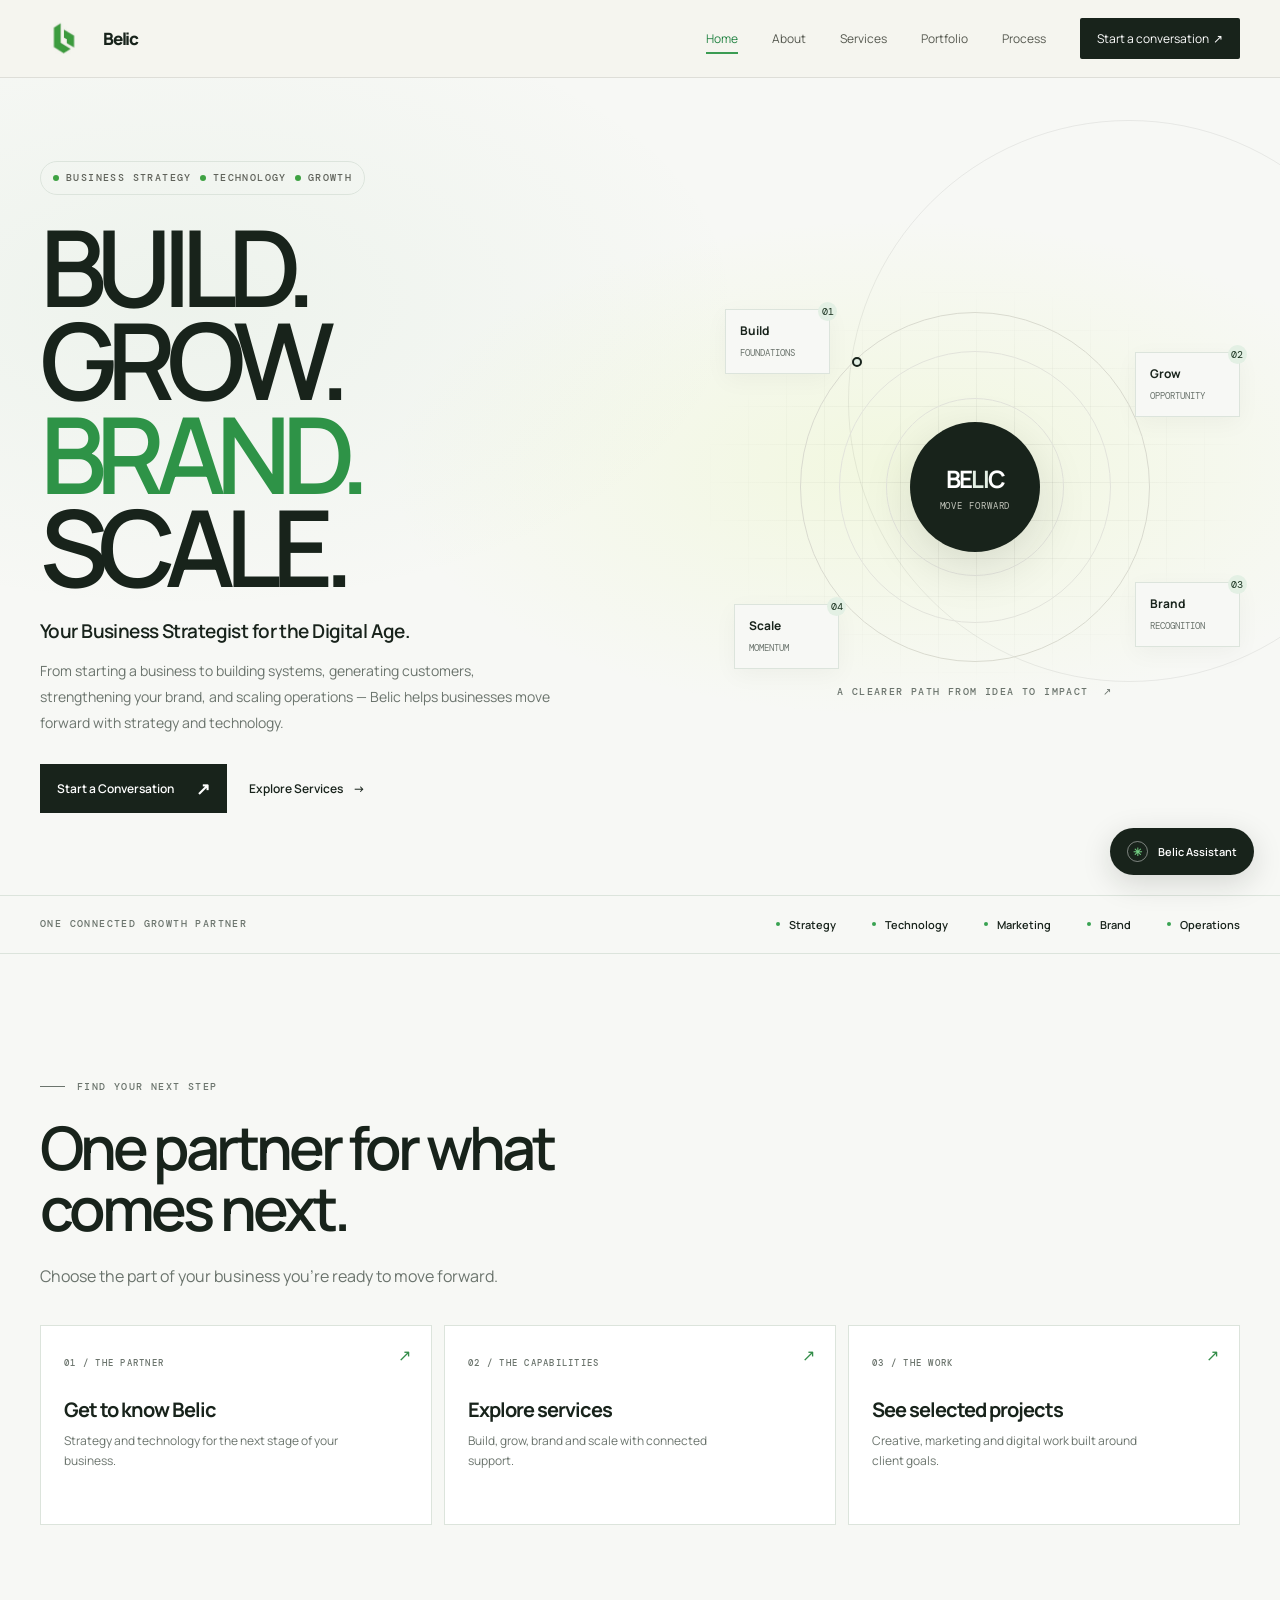
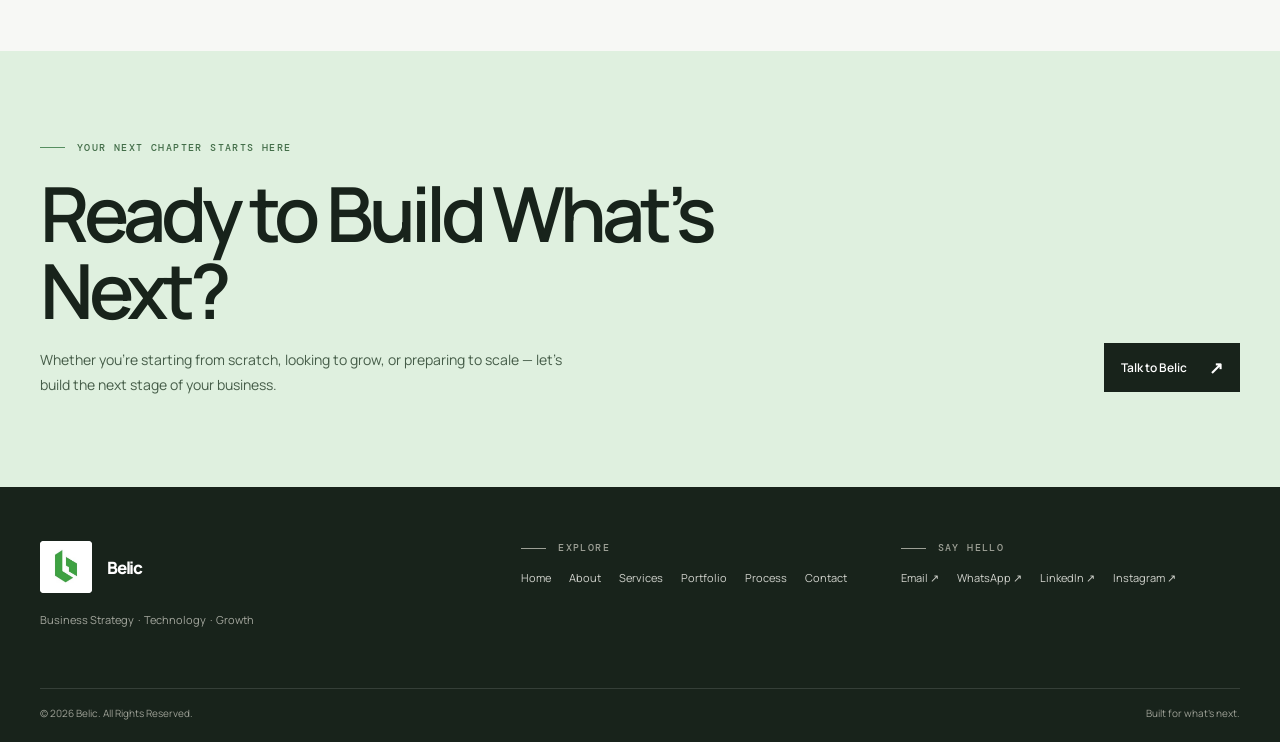
==== commit b5e549d6: "Update Belic contact links and email" ====
--- a/index.html
+++ b/index.html
@@ -19,9 +19,9 @@
 </head>
 <body data-page="home">
 <a class="skip-link" href="#main-content">Skip to content</a><header class="header"><div class="wrap header-inner"><a class="brand-lockup" href="index.html#home" aria-label="Belic home"><img src="belic-logo.png" alt=""><span>Belic</span></a><nav class="nav" id="main-nav" aria-label="Main navigation"><a href="index.html#home" class="is-current" aria-current="page">Home</a><a href="about.html">About</a><a href="services.html">Services</a><a href="portfolio.html">Portfolio</a><a href="process.html">Process</a><a class="nav-cta" href="contact.html#contact">Start a conversation&nbsp; ↗</a></nav><button class="menu-toggle" type="button" aria-label="Open navigation" aria-controls="main-nav" aria-expanded="false">☰</button></div></header>
-<main id="main-content"><section class="hero" id="home"><div class="wrap hero-grid"><div class="hero-copy reveal visible"><div class="hero-tag mono"><span class="tag-item"><i></i>Business Strategy</span><span class="tag-item"><i></i>Technology</span><span class="tag-item"><i></i>Growth</span></div><h1><span>BUILD.</span><span>GROW.</span><span class="hero-lime">BRAND.</span><span>SCALE.</span></h1><p class="hero-sub">Your Business Strategist for the Digital Age.</p><p class="hero-description">From starting a business to building systems, generating customers, strengthening your brand, and scaling operations — Belic helps businesses move forward with strategy and technology.</p><div class="actions"><a class="button" href="contact.html#contact">Start a Conversation <span class="arrow">↗</span></a><a class="text-link" href="services.html#services">Explore Services <span class="arrow">→</span></a></div></div><div class="hero-visual reveal delay1" aria-label="Four stages: Build, Grow, Brand, Scale"><div class="visual-grid"></div><div class="orbit"><i class="orbit-dot"></i></div><div class="core"><div><strong>BE<span style="color:var(--lime)">LI</span>C</strong><small>MOVE FORWARD</small></div></div><div class="stage s1"><span class="stage-num">01</span><b>Build</b><small>FOUNDATIONS</small></div><div class="stage s2"><span class="stage-num">02</span><b>Grow</b><small>OPPORTUNITY</small></div><div class="stage s3"><span class="stage-num">03</span><b>Brand</b><small>RECOGNITION</small></div><div class="stage s4"><span class="stage-num">04</span><b>Scale</b><small>MOMENTUM</small></div><div class="visual-caption mono">A clearer path from idea to impact&nbsp; ↗</div></div></div></section><div class="proof"><div class="wrap proof-inner"><span class="proof-label mono">One connected growth partner</span><div class="proof-items"><span><i></i>Strategy</span><span><i></i>Technology</span><span><i></i>Marketing</span><span><i></i>Brand</span><span><i></i>Operations</span></div></div></div><section class="section home-directions"><div class="wrap"><div class="home-directions-head section-intro reveal"><div class="eyebrow">Find your next step</div><h2>One partner for what comes next.</h2><p>Choose the part of your business you’re ready to move forward.</p></div><div class="direction-grid"><a class="direction-card reveal" href="about.html"><span class="mono">01 / THE PARTNER</span><h3>Get to know Belic</h3><p>Strategy and technology for the next stage of your business.</p><span class="direction-arrow" aria-hidden="true">↗</span></a><a class="direction-card reveal delay1" href="services.html"><span class="mono">02 / THE CAPABILITIES</span><h3>Explore services</h3><p>Build, grow, brand and scale with connected support.</p><span class="direction-arrow" aria-hidden="true">↗</span></a><a class="direction-card reveal delay2" href="portfolio.html"><span class="mono">03 / THE WORK</span><h3>See selected projects</h3><p>Creative, marketing and digital work built around client goals.</p><span class="direction-arrow" aria-hidden="true">↗</span></a></div></div></section><section class="closing" id="contact"><div class="wrap close-row"><div class="close-copy reveal"><div class="eyebrow">Your next chapter starts here</div><h2>Ready to Build What’s Next?</h2><p>Whether you're starting from scratch, looking to grow, or preparing to scale — let's build the next stage of your business.</p></div><a class="button reveal delay1" href="mailto:hello@belic.co?subject=Let's%20build%20what's%20next">Talk to Belic <span class="arrow">↗</span></a></div></section></main>
-<footer class="footer"><div class="wrap"><div class="footer-main"><div class="footer-brand"><a class="brand-lockup" href="index.html#home" aria-label="Belic home"><img src="belic-logo.png" alt=""><span>Belic</span></a><p>Business Strategy&nbsp; · &nbsp;Technology&nbsp; · &nbsp;Growth</p></div><div><div class="eyebrow">Explore</div><div class="footer-links"><a href="index.html#home">Home</a><a href="about.html">About</a><a href="services.html">Services</a><a href="portfolio.html">Portfolio</a><a href="process.html">Process</a><a href="contact.html">Contact</a></div></div><div><div class="eyebrow">Say hello</div><div class="footer-links"><a href="mailto:hello@belic.co">Email ↗</a><a href="https://www.instagram.com/belic.pk/" target="_blank" rel="noreferrer">Instagram ↗</a></div></div></div><div class="footer-bottom"><span>© 2026 Belic. All Rights Reserved.</span><span>Built for what’s next.</span></div></div></footer>
-<button class="chat-launch" aria-label="Open Belic Assistant"><span class="chat-icon">✳</span> Belic Assistant</button><section class="chat-panel" aria-label="Belic Assistant chat" aria-hidden="true"><div class="chat-head"><div class="chat-title"><div class="chat-avatar"><img src="belic-logo.png" alt="" style="width:28px;height:28px;object-fit:contain;mix-blend-mode:multiply"></div><div><strong>Belic Assistant</strong><small>Here to help you move forward</small></div></div><button class="chat-close" aria-label="Close chat">×</button></div><div class="chat-body"><div class="chat-message assistant greeting"><p class="greeting-hey">Hey there 👋</p><p>Welcome to <strong>Belic</strong> — where ideas turn into brands that stand out.</p><p>Are you ready to take your brand to the <strong>next level</strong>?</p><p>Tell us a little about what you're working on, and let’s explore how we can help you grow, improve, and make a stronger digital impact.</p><p><strong>How can we help you today?</strong></p></div><div class="google-login" id="google-login" hidden><span>Personalize your greeting</span><div id="google-signin-button"></div></div><div class="quick-title">WHAT CAN WE HELP WITH?</div><div class="quick-options"><button>I want to start a business</button><button>I need a website</button><button>I need CRM / ERP</button><button>I need more leads</button><button>I need digital marketing</button><button>I need branding</button><button>I want to automate my business</button><button>Talk to Belic</button></div><div class="chat-flow"></div></div><div class="chat-foot"><span>Belic · Strategy, technology &amp; growth</span><span>● Online</span></div></section>
+<main id="main-content"><section class="hero" id="home"><div class="wrap hero-grid"><div class="hero-copy reveal visible"><div class="hero-tag mono"><span class="tag-item"><i></i>Business Strategy</span><span class="tag-item"><i></i>Technology</span><span class="tag-item"><i></i>Growth</span></div><h1><span>BUILD.</span><span>GROW.</span><span class="hero-lime">BRAND.</span><span>SCALE.</span></h1><p class="hero-sub">Your Business Strategist for the Digital Age.</p><p class="hero-description">From starting a business to building systems, generating customers, strengthening your brand, and scaling operations — Belic helps businesses move forward with strategy and technology.</p><div class="actions"><a class="button" href="contact.html#contact">Start a Conversation <span class="arrow">↗</span></a><a class="text-link" href="services.html#services">Explore Services <span class="arrow">→</span></a></div></div><div class="hero-visual reveal delay1" aria-label="Four stages: Build, Grow, Brand, Scale"><div class="visual-grid"></div><div class="orbit"><i class="orbit-dot"></i></div><div class="core"><div><strong>BE<span style="color:var(--lime)">LI</span>C</strong><small>MOVE FORWARD</small></div></div><div class="stage s1"><span class="stage-num">01</span><b>Build</b><small>FOUNDATIONS</small></div><div class="stage s2"><span class="stage-num">02</span><b>Grow</b><small>OPPORTUNITY</small></div><div class="stage s3"><span class="stage-num">03</span><b>Brand</b><small>RECOGNITION</small></div><div class="stage s4"><span class="stage-num">04</span><b>Scale</b><small>MOMENTUM</small></div><div class="visual-caption mono">A clearer path from idea to impact&nbsp; ↗</div></div></div></section><div class="proof"><div class="wrap proof-inner"><span class="proof-label mono">One connected growth partner</span><div class="proof-items"><span><i></i>Strategy</span><span><i></i>Technology</span><span><i></i>Marketing</span><span><i></i>Brand</span><span><i></i>Operations</span></div></div></div><section class="section home-directions"><div class="wrap"><div class="home-directions-head section-intro reveal"><div class="eyebrow">Find your next step</div><h2>One partner for what comes next.</h2><p>Choose the part of your business you’re ready to move forward.</p></div><div class="direction-grid"><a class="direction-card reveal" href="about.html"><span class="mono">01 / THE PARTNER</span><h3>Get to know Belic</h3><p>Strategy and technology for the next stage of your business.</p><span class="direction-arrow" aria-hidden="true">↗</span></a><a class="direction-card reveal delay1" href="services.html"><span class="mono">02 / THE CAPABILITIES</span><h3>Explore services</h3><p>Build, grow, brand and scale with connected support.</p><span class="direction-arrow" aria-hidden="true">↗</span></a><a class="direction-card reveal delay2" href="portfolio.html"><span class="mono">03 / THE WORK</span><h3>See selected projects</h3><p>Creative, marketing and digital work built around client goals.</p><span class="direction-arrow" aria-hidden="true">↗</span></a></div></div></section><section class="closing" id="contact"><div class="wrap close-row"><div class="close-copy reveal"><div class="eyebrow">Your next chapter starts here</div><h2>Ready to Build What’s Next?</h2><p>Whether you're starting from scratch, looking to grow, or preparing to scale — let's build the next stage of your business.</p></div><a class="button reveal delay1" href="mailto:belic.info.pk@gmail.com?subject=Let's%20build%20what's%20next">Talk to Belic <span class="arrow">↗</span></a></div></section></main>
+<footer class="footer"><div class="wrap"><div class="footer-main"><div class="footer-brand"><a class="brand-lockup" href="index.html#home" aria-label="Belic home"><img src="belic-logo.png" alt=""><span>Belic</span></a><p>Business Strategy&nbsp; · &nbsp;Technology&nbsp; · &nbsp;Growth</p></div><div><div class="eyebrow">Explore</div><div class="footer-links"><a href="index.html#home">Home</a><a href="about.html">About</a><a href="services.html">Services</a><a href="portfolio.html">Portfolio</a><a href="process.html">Process</a><a href="contact.html">Contact</a></div></div><div><div class="eyebrow">Say hello</div><div class="footer-links"><a href="mailto:belic.info.pk@gmail.com">Email ↗</a><a href="https://wa.me/923263580400" target="_blank" rel="noreferrer">WhatsApp ↗</a><a href="https://www.linkedin.com/company/belic" target="_blank" rel="noreferrer">LinkedIn ↗</a><a href="https://www.instagram.com/belic.pk/" target="_blank" rel="noreferrer">Instagram ↗</a></div></div></div><div class="footer-bottom"><span>© 2026 Belic. All Rights Reserved.</span><span>Built for what’s next.</span></div></div></footer>
+<button class="chat-launch" aria-label="Open Belic Assistant"><span class="chat-icon">✳</span> Belic Assistant</button><section class="chat-panel" aria-label="Belic Assistant chat" aria-hidden="true"><div class="chat-head"><div class="chat-title"><div class="chat-avatar"><img src="belic-logo.png" alt="" style="width:28px;height:28px;object-fit:contain;mix-blend-mode:multiply"></div><div><strong>Belic Assistant</strong><small>Here to help you move forward</small></div></div><button class="chat-close" aria-label="Close chat">×</button></div><div class="chat-body"><div class="chat-message assistant greeting"><p class="greeting-hey" aria-live="polite">Hello there 👋</p><p>Welcome to <strong>Belic</strong> — where ideas turn into brands that stand out.</p><p>Are you ready to take your brand to the <strong>next level</strong>?</p><p>Tell us a little about what you're working on, and let’s explore how we can help you grow, improve, and make a stronger digital impact.</p><p><strong>How can we help you today?</strong></p></div><div class="google-login" id="google-login" hidden><span>Personalize your greeting</span><div id="google-signin-button"></div></div><div class="quick-title">WHAT CAN WE HELP WITH?</div><div class="quick-options"><button>I want to start a business</button><button>I need a website</button><button>I need CRM / ERP</button><button>I need more leads</button><button>I need digital marketing</button><button>I need branding</button><button>I want to automate my business</button><button>Talk to Belic</button></div><div class="chat-flow"></div></div><div class="chat-foot"><span>Belic · Strategy, technology &amp; growth</span><span>● Online</span></div></section>
 </body>
 </html>
 
--- a/styles.css
+++ b/styles.css
@@ -132,4 +132,223 @@
   .portfolio-grid[data-carousel] .work-card.reveal{flex-basis:92%}
 }
 
-
+
+/* Mobile polish: tighter rhythm, clearer CTAs, and comfortable tap targets */
+@media(max-width:600px){
+  .hero{padding:38px 0 20px}
+  .hero-copy{padding:0 16px}
+  .hero-tag{background:#fff;border-color:#d9e4da;gap:7px 10px;margin-bottom:19px}
+  .hero-tag .tag-item{letter-spacing:.09em}
+  .hero h1{font-size:clamp(50px,14.8vw,70px);line-height:.9;margin-bottom:18px}
+  .hero-sub{font-size:17px;line-height:1.35}
+  .hero-description{font-size:13px;line-height:1.7;margin-bottom:19px}
+  .actions{display:grid;grid-template-columns:1fr;gap:5px}
+  .actions .button{width:100%;min-height:52px;border-radius:6px;justify-content:space-between;padding-inline:16px}
+  .actions .text-link{min-height:42px;justify-content:center}
+  .hero-visual{height:270px;margin:-9px auto 0;transform:scale(.82)}
+  .proof{background:#fff;padding:17px 0}
+  .proof-label{display:block;font-size:9px;margin-bottom:12px}
+  .proof-items{grid-template-columns:repeat(2,minmax(0,1fr));gap:10px 14px}
+  .proof-items span{font-size:10px}
+  .section{padding:62px 0}
+  .section-intro h2,.about-copy h2,.why .section-intro h2{font-size:clamp(35px,10vw,47px);line-height:1.02}
+  .section-intro p,.about-copy>p{font-size:13px;line-height:1.75}
+  .home-directions-head{margin-bottom:20px}
+  .direction-grid{gap:8px}
+  .direction-card{min-height:0;border-radius:10px;padding:16px 42px 16px 16px}
+  .direction-card h3{font-size:18px;margin:12px 0 5px}
+  .direction-card p{font-size:11px;line-height:1.55}
+  .direction-arrow{top:50%;right:15px;transform:translateY(-50%)}
+  .metric-card,.testimonial-card,.contact-methods>a,.contact-chat{border-radius:10px}
+  .metric-card{min-height:132px;padding:13px}
+  .metric-icon{width:30px;height:30px;margin-bottom:11px}
+  .metric-label{font-size:10px}
+  .success-highlight{background:#edf5ed;border-color:#d1e4d2}
+  .portfolio-top .section-intro h2{font-size:39px}
+  .portfolio-top .section-intro p{font-size:13px;line-height:1.7}
+  .portfolio-subhead{margin-top:28px}
+  .portfolio-subhead h3{font-size:17px}
+  .carousel-controls button{width:44px;height:44px;border-radius:50%}
+  .portfolio-grid[data-carousel] .work-card.reveal{flex-basis:88%;border-radius:12px;overflow:hidden}
+  .work-art{height:190px;padding:14px}
+  .work-copy{padding:15px}
+  .work-copy h3,.work-copy .project-title{font-size:18px}
+  .work-copy p{font-size:11px;line-height:1.6}
+  .testimonial-heading{margin-top:42px}
+  .testimonial-heading h3{font-size:20px}
+  .testimonial-card{padding:17px}
+  .testimonial-card p{font-size:12px;line-height:1.7}
+  .service-grid{border:0;gap:9px}
+  .service-card{border:1px solid var(--line);border-radius:10px;padding:20px 17px;min-height:0}
+  .service-card h3{font-size:29px;margin:18px 0 6px}
+  .service-card>p:not(.service-summary){font-size:12px;line-height:1.7}
+  .service-tags{gap:6px}
+  .service-tags span{font-size:9px;padding:7px 8px;border-radius:4px}
+  .steps{gap:22px 12px}
+  .step{padding:0 0 0 11px;border-left:1px solid #ffffff36}
+  .step-marker{width:34px;height:34px;margin-bottom:12px}
+  .step h3{font-size:17px}
+  .step p{font-size:11px;line-height:1.65}
+  .close-row{display:grid;gap:18px}
+  .close-copy h2{font-size:clamp(40px,11vw,52px);line-height:.98;margin:16px 0 12px}
+  .close-copy p{font-size:13px;line-height:1.7}
+  .closing .button{width:100%;min-height:52px;border-radius:6px;justify-content:space-between;padding-inline:16px;margin:0}
+  .contact-options-grid{gap:20px}
+  .contact-methods>a,.contact-chat{padding:14px 15px;min-height:72px}
+  .footer{padding:40px 0 18px}
+  .footer-main{grid-template-columns:1fr 1fr;gap:23px 16px}
+  .footer-links{gap:6px}
+  .footer-links a{font-size:11px;min-height:36px}
+  .footer-bottom{padding-top:14px}
+  .chat-launch{right:12px;bottom:calc(12px + env(safe-area-inset-bottom));min-height:46px;border-radius:24px;padding:11px 14px}
+  .chat-panel{right:8px;bottom:calc(68px + env(safe-area-inset-bottom));width:calc(100vw - 16px);height:min(600px,calc(100vh - 86px));height:min(600px,calc(100dvh - 86px));border-radius:14px;overflow:hidden}
+  .chat-head{padding:14px 15px}
+  .chat-body{padding:14px}
+  .quick-options{gap:8px}
+  .quick-options button{min-height:40px;border-radius:18px;padding:8px 11px}
+  .lead-form button{min-height:46px;border-radius:5px}
+}
+@media(max-width:380px){
+  .wrap{width:calc(100% - 30px)}
+  .hero-copy{padding-inline:12px}
+  .hero h1{font-size:clamp(47px,14.5vw,56px)}
+  .hero-visual{transform:scale(.76)}
+  .service-card{padding:18px 15px}
+  .footer-main{grid-template-columns:1fr}
+  .footer-brand{grid-column:auto}
+}
+/* Focused mobile portfolio and homepage spacing */
+@media(max-width:600px){
+  .portfolio{padding-top:56px;padding-bottom:58px}
+  .portfolio-top .section-intro h2{max-width:14ch;font-size:clamp(36px,9.5vw,44px);line-height:1.04}
+  .portfolio-top .section-intro p{max-width:34ch}
+  .metric-grid{gap:9px;margin:28px 0 44px}
+  .metric-card{min-width:0;border-radius:12px;padding:14px}
+  .metric-card p{font-size:10px;line-height:1.5}
+  .portfolio-subhead{display:flex;flex-direction:column;align-items:flex-start;gap:5px;margin:38px 0 14px;padding-bottom:12px}
+  .portfolio-subhead h3{font-size:19px}
+  .portfolio-subhead>span{display:block;font-size:8px;line-height:1.5}
+  .portfolio-grid[data-carousel]{padding:0;overflow:hidden}
+  .portfolio-grid[data-carousel] .carousel-controls{justify-content:flex-end;gap:9px;margin:0 2px 13px}
+  .portfolio-grid[data-carousel] .carousel-controls button{width:46px;height:46px;background:#fff;border-color:#c8d9cb;color:#193522;font-size:19px}
+  .portfolio-grid[data-carousel] .carousel-controls button:disabled{opacity:.45}
+  .portfolio-grid[data-carousel] .carousel-track{gap:0}
+  .portfolio-grid[data-carousel] .work-card.reveal{flex-basis:100%;border-radius:13px;opacity:1;transform:scale(1);box-shadow:0 8px 24px #18301d10}
+  .portfolio-grid[data-carousel] .work-card.reveal.visible:not(.is-active){opacity:1;transform:scale(1)}
+  .portfolio-grid[data-carousel] .work-card.reveal.is-active,.portfolio-grid[data-carousel] .work-card.reveal.is-active.visible{transform:scale(1);box-shadow:0 8px 24px #18301d10}
+  .portfolio-grid[data-carousel] .work-card.reveal:hover,.portfolio-grid[data-carousel] .work-card.reveal.is-active:hover{transform:none}
+  .work-art,.work-card:last-child .work-art{height:clamp(190px,58vw,225px);padding:15px}
+  .client-gallery{gap:9px;padding:14px}
+  .client-gallery img{max-height:190px}
+  .work-copy,.showcase-card .work-copy{padding:18px}
+  .work-meta{gap:8px;font-size:8px;letter-spacing:.07em}
+  .work-meta span:first-child{max-width:82%;line-height:1.5}
+  .work-copy h3,.work-copy .project-title,.showcase-card .project-title{font-size:20px;margin:12px 0 7px}
+  .work-copy p,.showcase-card .work-copy p{font-size:12px;line-height:1.7;min-height:0}
+  .client-line{font-size:11px;margin-top:10px}
+  .project-link{min-height:44px;margin-top:10px;font-size:11px}
+  .portfolio-disclaimer{font-size:10px;line-height:1.7;margin:13px 2px 0}
+  .testimonial-heading{margin:45px 0 18px}
+  .testimonial-row{gap:11px}
+  .testimonial-card{border-radius:12px;padding:18px}
+  .testimonial-card p{font-size:12px;line-height:1.75}
+  .testimonial-author{gap:10px}
+  .testimonial-author small{font-size:10px}
+
+  .hero{padding-bottom:34px}
+  .proof{margin-bottom:22px}
+  .home-directions{background:#fff;border-block:1px solid #e3e9e2;padding:66px 0;margin-bottom:24px}
+  .home-directions-head{margin-bottom:27px}
+  .direction-grid{gap:11px}
+  .direction-card{min-height:126px;padding:18px 46px 18px 18px;border-radius:12px}
+  .direction-card h3{font-size:19px;margin:15px 0 7px}
+  .direction-card p{font-size:12px;line-height:1.65}
+  .direction-arrow{right:17px}
+  .home-directions+.closing{margin-top:24px;padding-top:62px;padding-bottom:62px}
+}
+@media(max-width:380px){
+  .portfolio-top .section-intro h2{font-size:35px}
+  .work-art,.work-card:last-child .work-art{height:190px}
+  .work-copy,.showcase-card .work-copy{padding:15px}
+  .work-meta{font-size:7px}
+  .portfolio-subhead h3{font-size:18px}
+  .metric-card{padding:12px}
+  .metric-card p{font-size:9px}
+  .home-directions{padding:58px 0}
+}
+
+/* Final portfolio and mobile hero refinements */
+.metric-grid{align-items:stretch;grid-auto-rows:minmax(158px,1fr)}
+.metric-card{height:100%;min-height:158px}
+.metric-card p{flex:1}
+.success-highlight{grid-column:auto}
+.portfolio-grid[data-carousel]>.carousel-controls{position:relative;inset:auto;z-index:4;justify-content:flex-end;gap:10px;margin:0 0 14px;pointer-events:auto}
+.portfolio-grid[data-carousel]>.carousel-controls button{width:42px;height:42px;border:1px solid #c8d9cb;border-radius:50%;background:#fff;color:#193522;display:grid;place-items:center;cursor:pointer!important;touch-action:manipulation;box-shadow:0 3px 12px #18301d0d}
+.portfolio-grid[data-carousel]>.carousel-controls button:hover:not(:disabled){background:#dff2df;border-color:#94bd97;color:#173e24;box-shadow:0 6px 18px #73a95c30;transform:translateY(-1px)}
+.portfolio-grid[data-carousel]>.carousel-controls button:focus-visible{outline:2px solid #528c5e;outline-offset:3px}
+.portfolio-grid[data-carousel]>.carousel-controls button:disabled{cursor:not-allowed;opacity:.42}
+@media(max-width:850px){.metric-grid{grid-auto-rows:minmax(145px,1fr)}}
+@media(max-width:600px){
+  .metric-grid{grid-auto-rows:minmax(148px,1fr);gap:9px}
+  .metric-card{height:100%;min-height:148px;padding:13px}
+  .metric-card p{font-size:10px;line-height:1.5}
+  .success-highlight{grid-column:auto}
+  .portfolio-grid[data-carousel]>.carousel-controls{position:relative;inset:auto;justify-content:flex-end;margin:0 0 13px;gap:9px}
+  .portfolio-grid[data-carousel]>.carousel-controls button{width:46px;height:46px}
+  .hero-visual{width:min(100%,420px);height:315px;margin:22px auto 0;transform:none;transform-origin:center}
+}
+@media(max-width:380px){
+  .metric-grid{grid-auto-rows:minmax(145px,1fr)}
+  .metric-card{min-height:145px}
+  .hero-visual{height:290px;margin-top:18px;transform:none}
+  .hero-visual .orbit{width:260px;height:260px}
+  .hero-visual .orbit:before{inset:29px}
+  .hero-visual .orbit:after{inset:66px}
+  .hero-visual .core{width:102px;height:102px}
+}
+
+/* Mobile orbital illustration and one-card portfolio carousels */
+@media(max-width:600px){
+  .hero-grid{gap:0}
+  .hero-visual{width:100%;max-width:420px;height:clamp(270px,78vw,315px);margin:24px auto 0;overflow:visible;transform:none}
+  .hero-visual .visual-grid{inset:10px 0}
+  .hero-visual .orbit{width:clamp(225px,72vw,270px);height:clamp(225px,72vw,270px)}
+  .hero-visual .orbit:before{inset:11%}
+  .hero-visual .orbit:after{inset:25%}
+  .hero-visual .core{width:clamp(96px,29vw,112px);height:clamp(96px,29vw,112px)}
+  .hero-visual .stage{min-width:0;width:clamp(82px,25vw,96px);padding:9px 10px}
+  .hero-visual .stage b{font-size:11px}
+  .hero-visual .stage small{font-size:8px}
+  .hero-visual .stage.s1{top:7%;left:2%}
+  .hero-visual .stage.s2{top:18%;right:2%}
+  .hero-visual .stage.s3{right:2%;bottom:17%}
+  .hero-visual .stage.s4{left:2%;bottom:7%}
+  .hero-visual .visual-caption{bottom:0;font-size:8px}
+
+  .portfolio-grid[data-carousel]{overflow:hidden;padding:0 0 4px;touch-action:pan-y}
+  .portfolio-grid[data-carousel]>.carousel-controls{position:relative;inset:auto;min-height:48px;justify-content:flex-end;align-items:center;margin:0 0 12px;padding:0 1px;gap:10px}
+  .portfolio-grid[data-carousel]>.carousel-controls button{width:48px;height:48px;flex:0 0 48px;font-size:20px}
+  .portfolio-grid[data-carousel] .carousel-track{width:100%;gap:0;align-items:stretch;transition:transform .48s cubic-bezier(.22,.75,.25,1)}
+  .portfolio-grid[data-carousel] .work-card.reveal{flex:0 0 100%;width:100%;min-width:0;min-height:0;height:auto;display:flex;flex-direction:column;transform:none;border-radius:13px;overflow:hidden;opacity:1;box-shadow:0 8px 24px #18301d10}
+  .portfolio-grid[data-carousel] .work-card.reveal.visible:not(.is-active){transform:none;opacity:1}
+  .portfolio-grid[data-carousel] .work-card.reveal.is-active,.portfolio-grid[data-carousel] .work-card.reveal.is-active.visible{transform:none;opacity:1;box-shadow:0 8px 24px #18301d10}
+  .portfolio-grid[data-carousel] .work-card .work-art{flex:0 0 auto;height:clamp(175px,52vw,215px);padding:13px}
+  .portfolio-grid[data-carousel] .work-card .client-gallery{gap:8px;padding:12px}
+  .portfolio-grid[data-carousel] .work-card .client-gallery img{max-height:190px}
+  .portfolio-grid[data-carousel] .work-copy{flex:1;padding:16px}
+  .portfolio-grid[data-carousel] .work-copy h3,.portfolio-grid[data-carousel] .work-copy .project-title{font-size:19px;line-height:1.15}
+  .portfolio-grid[data-carousel] .work-copy p{font-size:12px;line-height:1.65}
+  .portfolio-grid[data-carousel] .work-meta{font-size:8px}
+  .portfolio-grid[data-carousel] .project-link{min-height:44px}
+}
+@media(max-width:380px){
+  .hero-visual{height:270px;margin-top:20px}
+  .hero-visual .orbit{width:225px;height:225px}
+  .portfolio-grid[data-carousel]>.carousel-controls{margin-bottom:10px}
+  .portfolio-grid[data-carousel] .work-card .work-art{height:175px;padding:10px}
+  .portfolio-grid[data-carousel] .work-copy{padding:14px}
+}
+@media(prefers-reduced-motion:reduce){
+  .portfolio-grid[data-carousel] .carousel-track{transition:none}
+  .hero-visual .orbit{animation:none}
+}
